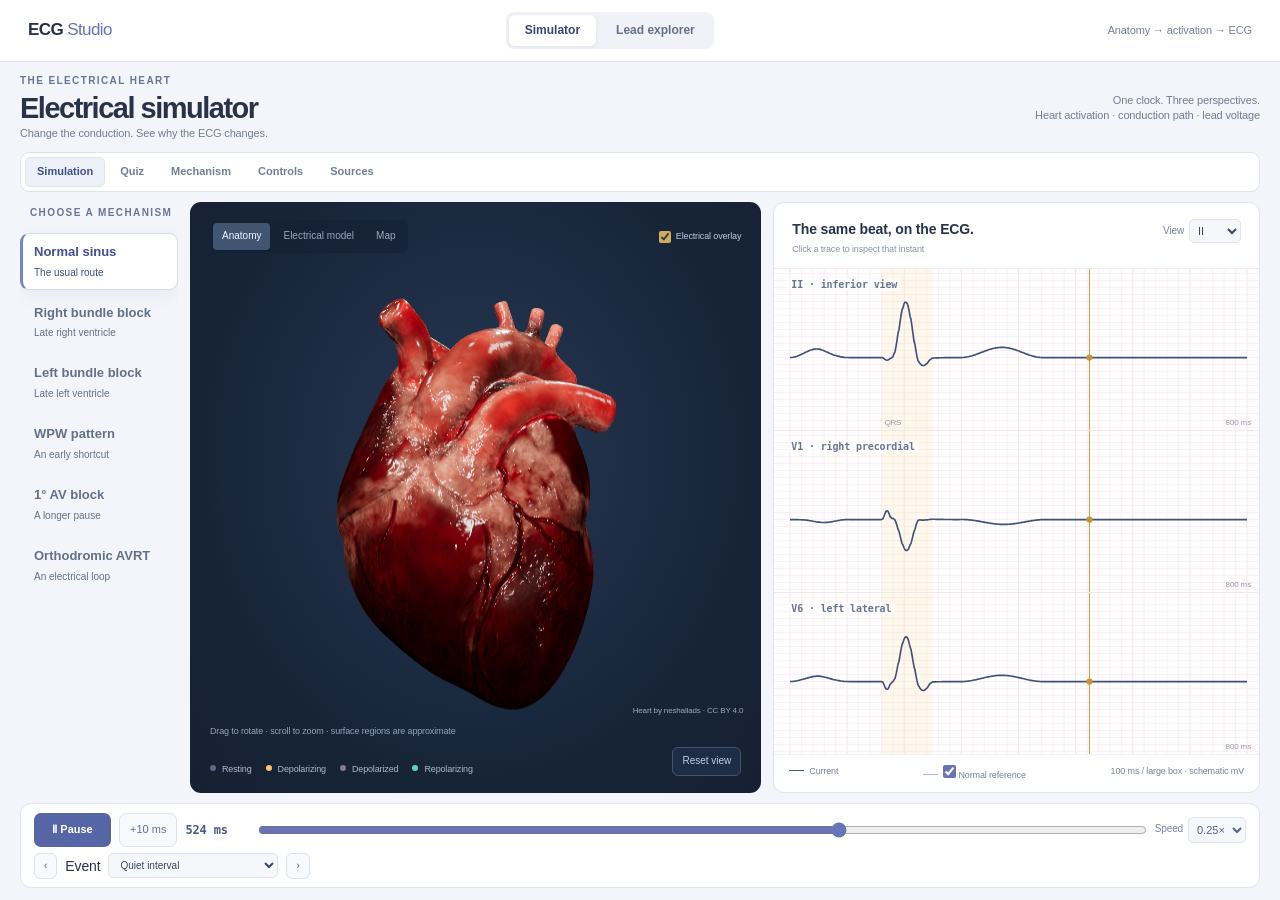
==== index.html @ b3f34f02 "feat: add cardiac simulator quiz and Pages deployment" ====
<!DOCTYPE html>
<html lang="en">
<head>
<meta charset="UTF-8">
<meta name="viewport" content="width=device-width, initial-scale=1.0">
<title>ECG Studio — Electrical Simulator</title>
<style>
/* ── Color tokens ── */
:root {
  --bg:        #0d1117;
  --surface:   #161b22;
  --surface2:  #21262d;
  --border:    #30363d;
  --text:      #e6edf3;
  --text-dim:  #8b949e;
  --accent:    #58a6ff;
  --green:     #3fb950;
  --orange:    #f85149;
  --yellow:    #ffd166;
  --cyan:      #4ad7ff;
  --ecg-line:  #00ff7f;
  --ecg-grid:  rgba(255,150,150,0.18);
  --abnormal:  #3fb950;
  --missed:    #8b949e;
}
* { box-sizing: border-box; margin: 0; padding: 0; }
body {
  background: var(--bg);
  color: var(--text);
  font-family: 'Inter', system-ui, -apple-system, sans-serif;
  font-size: 13px;
  user-select: none;
  overflow: hidden;
  height: 100vh;
  display: flex;
  flex-direction: column;
}

/* ── Header ── */
#header {
  background: var(--surface);
  border-bottom: 1px solid var(--border);
  padding: 8px 16px;
  display: flex;
  align-items: center;
  gap: 16px;
  flex-wrap: wrap;
  flex-shrink: 0;
  z-index: 10;
}
#header h1 {
  font-size: 14px;
  font-weight: 600;
  color: var(--accent);
  white-space: nowrap;
  flex-shrink: 0;
}
.hctl { display: flex; align-items: center; gap: 6px; }
.hctl label { color: var(--text-dim); font-size: 12px; white-space: nowrap; }
.hctl select {
  background: var(--surface2);
  border: 1px solid var(--border);
  color: var(--text);
  padding: 4px 8px;
  border-radius: 4px;
  font-size: 12px;
  cursor: pointer;
}
.hctl input[type=range] { width: 110px; cursor: pointer; accent-color: var(--accent); }
#bpm-readout {
  font-size: 28px;
  font-weight: 700;
  color: #ff6b8a;
  letter-spacing: -1px;
  min-width: 90px;
  line-height: 1;
}
#bpm-unit { font-size: 13px; font-weight: 500; color: var(--text-dim); margin-left: 2px; }
#speed-readout {
  font-size: 16px;
  font-weight: 600;
  color: var(--accent);
  min-width: 36px;
}
.sep { width: 1px; height: 28px; background: var(--border); flex-shrink: 0; }
.hbtn { background: var(--surface2); color: var(--text); border: 1px solid var(--border);
        padding: 4px 10px; border-radius: 4px; font-size: 12px; cursor: pointer; }
.hbtn:hover { border-color: var(--accent); color: var(--accent); }

/* ── Main layout ── 3D + ECG stacked vertically, info pane on the right */
#main {
  display: grid;
  grid-template-columns: 1fr 280px;
  grid-template-rows: 1fr 1fr;
  grid-template-areas:
    "scene info"
    "ecg   info";
  flex: 1;
  overflow: hidden;
  min-height: 0;
}
#scene-pane { grid-area: scene; }
#ecg-pane   { grid-area: ecg;   border-left: none; border-top: 1px solid var(--border); }
#info-pane  { grid-area: info;  border-left: 1px solid var(--border); }
@media (max-width: 900px) {
  #main {
    grid-template-columns: 1fr;
    grid-template-rows: 340px 1fr auto;
    grid-template-areas: "scene" "ecg" "info";
    overflow-y: auto;
  }
  body { overflow: auto; height: auto; min-height: 100vh; }
  #info-pane { border-left: none; border-top: 1px solid var(--border); }
}
.ecg-cell { min-height: 60px; min-width: 80px; }
.ecg-cell.hidden-6lead { opacity: 0.35; filter: grayscale(0.6); pointer-events: none; }
.ecg-cell.hidden-6lead.abnormal { opacity: 0.55; }
.ecg-cell.hidden-6lead .cell-label::after { content: ' (hidden)'; color: var(--text-dim); font-weight: 400; font-size: 9px; }

/* ── 3D pane ── */
#scene-pane {
  position: relative;
  overflow: hidden;
  background: #070d14;
}
#scene-pane canvas { display: block; width: 100%; height: 100%; }
#label-container {
  position: absolute; inset: 0;
  pointer-events: none;
  overflow: hidden;
}
.label-pin {
  position: absolute;
  background: rgba(13,17,23,0.85);
  border: 1px solid var(--border);
  border-radius: 3px;
  padding: 1px 5px;
  font-size: 10px;
  font-weight: 600;
  pointer-events: auto;
  cursor: pointer;
  transform: translate(-50%, -100%);
  white-space: nowrap;
  transition: border-color 0.15s;
  z-index: 5;
}
.label-pin:hover { border-color: var(--accent); }
.label-pin.limb   { color: var(--yellow); border-color: rgba(255,209,102,0.4); }
.label-pin.precordial { color: var(--cyan); border-color: rgba(74,215,255,0.4); }
#infarct-tag {
  position: absolute;
  background: rgba(248,81,73,0.9);
  color: #fff;
  font-size: 10px;
  font-weight: 700;
  padding: 2px 6px;
  border-radius: 3px;
  pointer-events: none;
  display: none;
  letter-spacing: 1px;
  transform: translate(-50%, -100%);
}

/* ── ECG pane ── */
#ecg-pane {
  display: flex;
  flex-direction: column;
  background: var(--bg);
  border-left: 1px solid var(--border);
  overflow: hidden;
}
#ecg-grid {
  display: grid;
  grid-template-columns: 1fr 1fr 1fr;
  grid-template-rows: repeat(4, 1fr);
  flex: 1;
  gap: 4px;                       /* visible separation between leads */
  padding: 4px;
  background: #1a1f1d;            /* dark gutter color showing through gap + padding */
  min-height: 0;
}
#ecg-grid.mode-6 { grid-template-columns: 1fr 1fr; grid-template-rows: repeat(3, 1fr); }
.ecg-cell {
  position: relative;
  border: 2px solid #2a3a32;      /* thicker dark border around each lead */
  border-radius: 3px;
  overflow: hidden;
  background: #fff5ec;            /* match ECG paper bg so border reads cleanly */
  cursor: pointer;
  transition: border-color 0.2s;
}
.ecg-cell:hover { border-color: var(--accent); }
.ecg-cell.abnormal { border-color: #d8242a; box-shadow: 0 0 0 1px #d8242a inset; }
.ecg-cell.missed   { border-color: var(--missed); opacity: 0.5; }
.ecg-cell.selected {
  border-color: var(--accent);
  /* outline doesn't affect layout — keep border-width = 1px so canvas size stays stable */
  outline: 2px solid var(--accent);
  outline-offset: -1px;
  box-shadow: 0 0 14px rgba(88,166,255,0.45) inset;
}
.ecg-cell.selected.abnormal {
  outline-color: var(--accent);
  box-shadow: 0 0 14px rgba(63,185,80,0.55) inset;
}
.ecg-cell canvas   { display: block; width: 100%; height: 100%; }
.cell-label {
  position: absolute; top: 6px; left: 8px;
  font-size: 16px; font-weight: 900;
  pointer-events: none;
  letter-spacing: 0.8px;
  padding: 3px 9px;
  border-radius: 4px;
  background: rgba(20,28,24,0.92);
  color: #fff;
  box-shadow: 0 1px 4px rgba(0,0,0,0.4);
  font-family: ui-monospace, "SF Mono", Menlo, monospace;
}
.cell-label.limb       { background: #b8860b; color: #fff; } /* goldenrod pill — limb leads */
.cell-label.precordial { background: #1a6e8e; color: #fff; } /* teal pill — precordial leads */
.badge {
  position: absolute; top: 3px; right: 4px;
  font-size: 9px; font-weight: 700;
  padding: 1px 4px; border-radius: 2px;
  pointer-events: none;
}
.badge.abnormal { background: #d8242a; color: #fff; }
.badge.missed   { background: var(--missed); color: #fff; }

/* ── Info pane ── */
#info-pane {
  background: var(--surface);
  border-left: 1px solid var(--border);
  padding: 14px;
  overflow-y: auto;
  display: flex;
  flex-direction: column;
  gap: 12px;
  user-select: text;
}
#info-pane h2 { font-size: 14px; color: var(--accent); }
#info-body { font-size: 12px; line-height: 1.6; color: var(--text-dim); }
#miss-summary {
  background: var(--surface2);
  border: 1px solid var(--border);
  border-radius: 6px;
  padding: 10px;
  font-size: 11px;
  line-height: 1.6;
  color: var(--text-dim);
}
#miss-summary strong { color: var(--text); }

/* ── ECG focus overlay (double-click a lead to enlarge) ── */
#ecg-focus-overlay {
  position: fixed; inset: 0;
  background: rgba(2,6,2,0.88);
  z-index: 200;
  display: flex; align-items: center; justify-content: center;
  backdrop-filter: blur(4px);
}
#ecg-focus-card {
  width: min(92vw, 1400px);
  height: min(78vh, 720px);
  background: #050a05;
  border: 1px solid var(--border);
  border-radius: 10px;
  box-shadow: 0 20px 80px rgba(0,0,0,0.7);
  display: flex; flex-direction: column;
  overflow: hidden;
}
#ecg-focus-header {
  background: var(--surface2);
  padding: 10px 16px;
  display: flex; align-items: center; gap: 16px;
  border-bottom: 1px solid var(--border);
}
#ecg-focus-title { font-weight: 700; font-size: 18px; color: var(--accent); }
#ecg-focus-hint  { font-size: 11px; color: var(--text-dim); flex: 1; }
#ecg-focus-close {
  background: none; border: none; color: var(--text-dim);
  font-size: 22px; cursor: pointer; line-height: 1; padding: 0 4px;
}
#ecg-focus-close:hover { color: var(--text); }
#ecg-focus-canvas { flex: 0 1 auto; height: 55%; min-height: 200px; display: block; width: 100%; }
#ecg-focus-finding {
  flex: 1 1 auto;
  padding: 18px 28px 22px; font-size: 15px; line-height: 1.7;
  color: #e6ebe8; border-top: 1px solid var(--border);
  background: var(--surface2);
  min-height: 180px; max-height: 45%; overflow-y: auto;
}
#ecg-focus-finding ul { margin: 6px 0 0 0; padding-left: 22px; }
#ecg-focus-finding li { margin-bottom: 6px; }
#ecg-focus-finding span { display: inline-block; }
#ecg-focus-controls {
  background: var(--surface);
  padding: 8px 16px;
  display: flex; align-items: center; gap: 18px;
  border-bottom: 1px solid var(--border);
  font-size: 12px;
}
#ecg-focus-controls label {
  display: flex; align-items: center; gap: 6px;
  color: var(--text-dim);
}
#ecg-focus-controls input[type=range] { width: 120px; }
#ecg-focus-prev, #ecg-focus-next {
  font-size: 18px; padding: 2px 10px; line-height: 1;
}

/* ── Lead info popup ── */
#lead-popup {
  position: fixed;
  top: 120px; left: 60px;
  width: 320px;
  background: var(--surface);
  border: 1px solid var(--border);
  border-radius: 8px;
  box-shadow: 0 8px 32px rgba(0,0,0,0.6);
  z-index: 100;
  display: none;
  overflow: hidden;
}
#popup-titlebar {
  background: var(--surface2);
  padding: 8px 12px;
  display: flex;
  align-items: center;
  justify-content: space-between;
  cursor: grab;
  border-bottom: 1px solid var(--border);
  user-select: none;
}
#popup-titlebar:active { cursor: grabbing; }
#popup-title { font-weight: 700; font-size: 13px; color: var(--accent); }
#popup-close {
  background: none; border: none;
  color: var(--text-dim); cursor: pointer; font-size: 16px;
  line-height: 1; padding: 0 2px;
}
#popup-close:hover { color: var(--text); }
#popup-body {
  padding: 12px;
  font-size: 12px;
  line-height: 1.7;
  color: var(--text-dim);
  user-select: text;
}
#popup-body strong { color: var(--text); }
#popup-body .formula {
  background: var(--surface2);
  border-left: 3px solid var(--accent);
  padding: 6px 10px;
  margin: 6px 0;
  border-radius: 0 4px 4px 0;
  font-family: monospace;
  font-size: 11px;
  color: var(--cyan);
}

/* Scrollbar */
::-webkit-scrollbar { width: 6px; }
::-webkit-scrollbar-track { background: var(--bg); }
::-webkit-scrollbar-thumb { background: var(--border); border-radius: 3px; }

/* ── Quiz drag-select layer per cell ── */
.quiz-controls { display: none; }
.quiz-result-correct { box-shadow: inset 0 0 0 3px rgba(63,185,80,0.65) !important; }
.quiz-result-wrong   { box-shadow: inset 0 0 0 3px rgba(248,81,73,0.70) !important; }
.ecg-cell.quiz-mode canvas { cursor: crosshair; }
.quiz-popup {
  position: fixed; z-index: 500;
  background: #0e1612; border: 1px solid #3a5a4a; border-radius: 8px;
  padding: 8px; box-shadow: 0 8px 28px rgba(0,0,0,0.7);
  display: flex; flex-direction: column; gap: 4px; min-width: 180px;
}
.quiz-popup .qpop-title {
  color: #7ab8ff; font-size: 11px; font-weight: 700;
  text-transform: uppercase; letter-spacing: 0.05em; margin-bottom: 4px;
}
.quiz-popup button {
  background: #1a2620; color: #cdd9d3; border: 1px solid #3a5a4a;
  border-radius: 4px; padding: 6px 10px; font-size: 12px; text-align: left;
  cursor: pointer;
}
.quiz-popup button:hover { background: #243430; border-color: var(--accent); }
.quiz-popup .qpop-cancel {
  background: transparent; color: var(--text-dim); border: none; padding: 4px;
  font-size: 11px; text-align: center; margin-top: 2px;
}

/* Quiz submit & results */
#quiz-bar { display: none; background: var(--surface2); border-top: 1px solid var(--border);
            padding: 8px 14px; flex-shrink: 0; align-items: center; gap: 12px; }
#quiz-bar.visible { display: flex; }
#btn-submit-quiz { background: var(--accent); color: #000; border: none;
                   padding: 5px 14px; border-radius: 4px; font-size: 12px;
                   font-weight: 600; cursor: pointer; }
#btn-submit-quiz:hover { opacity: 0.85; }
#btn-next-quiz { background: var(--surface2); color: var(--text); border: 1px solid var(--border);
                 padding: 5px 12px; border-radius: 4px; font-size: 12px; cursor: pointer;
                 display: none; }
#btn-next-quiz:hover { border-color: var(--accent); color: var(--accent); }
#quiz-score-display { font-size: 13px; font-weight: 600; color: var(--text); }
</style>
<link rel="stylesheet" href="studio.css?v=20261002-bpm-width">
<link rel="stylesheet" href="simulator.css">
</head>
<body data-workspace="simulator">

<!-- ── Header ── -->
<div id="header">
  <div class="studio-brand"><span class="brand-mark" aria-hidden="true">⌁</span><div><h1>ECG <span>Studio</span></h1><p class="studio-subtitle">Anatomy meets electricity</p></div></div>

  <div class="hctl">
    <label for="sel-scenario">Scenario</label>
    <select id="sel-scenario">
      <option value="normal">Normal Sinus Rhythm</option>
      <option value="inferior">Inferior MI</option>
      <option value="anterior">Anterior MI</option>
      <option value="septal">Septal MI</option>
      <option value="lateral">Lateral MI</option>
      <option value="posterior">Posterior MI</option>
      <option value="rv">Right Ventricular MI</option>
      <option value="afib">Atrial Fibrillation</option>
      <option value="vfib">Ventricular Fibrillation</option>
    </select>
  </div>

  <div class="sep"></div>

  <div class="hctl">
    <label for="sel-leads">Leads</label>
    <select id="sel-leads">
      <option value="12">12-Lead</option>
      <option value="6">6-Lead</option>
    </select>
  </div>

  <div class="sep"></div>

  <div class="hctl" style="gap:8px">
    <span id="bpm-readout">75</span><span id="bpm-unit">BPM</span>
    <div style="display:flex;flex-direction:column;gap:2px">
      <label for="sl-bpm" style="font-size:10px">Heart rate</label>
      <input type="range" id="sl-bpm" min="40" max="180" value="75" step="1">
    </div>
  </div>

  <div class="sep"></div>

  <div class="hctl">
    <label for="sl-speed">Speed</label>
    <input type="range" id="sl-speed" min="0.1" max="2.0" value="0.5" step="0.05">
    <span id="speed-readout">0.5×</span>
  </div>

  <div class="sep"></div>

  <button id="btn-pause" class="hbtn" title="Pause / resume the live trace (useful in quiz mode to examine still frames)">⏸ Pause</button>

  <div class="sep"></div>

  <div class="hctl">
    <label for="sel-mode">Mode</label>
    <select id="sel-mode">
      <option value="study">Study</option>
      <option value="quiz">Quiz</option>
    </select>
  </div>

  <button id="btn-variation" class="hbtn" title="Generate new waveform shapes at the same heart rate">↻ Variation</button>
</div>

<!-- ── Main ── -->
<div id="main">
  <!-- 3D Scene -->
  <div id="scene-pane">
    <div class="scene-heading"><span class="eyebrow">CARDIAC ANATOMY</span><h2>A different perspective.</h2><p>Explore the heart behind every lead.</p></div>
    <div class="scene-toolbar"><div class="scene-mode" role="group" aria-label="Anatomy view"><button data-view="heart" aria-pressed="true">Heart</button><button data-view="electrodes" aria-pressed="false">Electrodes</button></div></div>
    <div class="scene-footer"><div><span class="live-dot"></span><span id="scene-caption">Anatomical heart · textured model</span><small>Drag to orbit · scroll to zoom</small></div><div class="scene-actions"><button id="btn-rotate" aria-pressed="false" title="Toggle automatic rotation">Orbit</button><button id="btn-reset-view" title="Reset camera position">Reset view</button></div></div>
    <div id="body-status" role="status" aria-live="polite" hidden>Loading anatomical torso…</div>
    <div id="model-status" role="status" aria-live="polite">Loading anatomical model…</div>
    <a class="model-credit" href="https://sketchfab.com/3d-models/realistic-human-heart-3f8072336ce94d18b3d0d055a1ece089" target="_blank" rel="noopener noreferrer">Heart by neshallads · CC BY 4.0</a>
    <a id="body-credit" class="model-credit body-credit" href="https://hubmapconsortium.github.io/ccf/pages/ccf-3d-reference-library.html" target="_blank" rel="noopener noreferrer" hidden>Body: Human Reference Atlas · CC BY 4.0</a>
    <div id="label-container"></div>
    <div id="infarct-tag">INFARCT</div>
  </div>

  <!-- ECG strips -->
  <div id="ecg-pane">
    <div class="trace-heading"><div><span class="eyebrow">ELECTRICAL ACTIVITY</span><h2>Every angle. One heartbeat.</h2></div><span class="trace-help">Select a lead to explore<br>Double-click to enlarge</span></div><div id="ecg-grid"></div>
    <div id="quiz-bar">
      <label style="display:flex;align-items:center;gap:6px;font-size:12px;color:var(--text-dim)">
        Diagnosis
        <select aria-label="Diagnosis" id="quiz-diagnosis" style="padding:4px 8px;background:var(--surface);color:var(--text);border:1px solid var(--border);border-radius:4px;font-size:12px">
          <option value="">— pick one —</option>
          <option value="normal">Normal sinus rhythm (no MI)</option>
          <option value="inferior">Inferior MI (RCA)</option>
          <option value="anterior">Anterior MI (LAD)</option>
          <option value="septal">Septal MI</option>
          <option value="lateral">Lateral MI (LCx)</option>
          <option value="posterior">Posterior MI</option>
          <option value="rv">Right Ventricular MI</option>
          <option value="afib">Atrial Fibrillation</option>
          <option value="vfib">Ventricular Fibrillation</option>
        </select>
      </label>
      <button id="btn-submit-quiz">Submit Answer</button>
      <span id="quiz-score-display"></span>
      <button id="btn-next-quiz">Next Scenario →</button>
    </div>
  </div>

  <!-- Info pane -->
  <div id="info-pane">
    <h2 id="info-title">Normal Sinus Rhythm</h2>
    <div id="info-body"></div>
    <div id="miss-summary"></div>
  </div>
</div>

<!-- Lead info popup -->
<div id="lead-popup" role="dialog" aria-labelledby="popup-title" tabindex="-1">
  <div id="popup-titlebar">
    <span id="popup-title">Lead I</span>
    <button id="popup-close">×</button>
  </div>
  <div id="popup-body"></div>
</div>

<div id="ecg-focus-overlay" style="display:none;">
  <div id="ecg-focus-card">
    <div id="ecg-focus-header">
      <button id="ecg-focus-prev" class="hbtn" title="Previous lead">‹</button>
      <span id="ecg-focus-title">Lead</span>
      <button id="ecg-focus-next" class="hbtn" title="Next lead">›</button>
      <span id="ecg-focus-hint">double-click any lead to focus · ← → to switch · Space to pause · Esc to close</span>
      <button id="ecg-focus-close">×</button>
    </div>
    <div id="ecg-focus-controls">
      <label>BPM <span id="focus-bpm-readout">75</span>
        <input type="range" id="focus-sl-bpm" min="40" max="180" value="75" step="1">
      </label>
      <label>Speed <span id="focus-speed-readout">0.5×</span>
        <input type="range" id="focus-sl-speed" min="0.1" max="2.0" value="0.5" step="0.05">
      </label>
      <button id="focus-btn-pause" class="hbtn" title="Pause / play (Space)">⏸ Pause</button>
    </div>
    <canvas id="ecg-focus-canvas"></canvas>
    <div id="ecg-focus-finding"></div>
  </div>
</div>

<script src="lib/three.min.js"></script>
<script src="lib/OrbitControls.js"></script>
<script src="lib/GLTFLoader.js"></script>
<script src="lib/RoomEnvironment.js"></script>
<script>
'use strict';

// ─────────────────────────────────────────────
//  CONSTANTS & DATA
// ─────────────────────────────────────────────

const LEADS_12 = ['I','II','III','aVR','aVL','aVF','V1','V2','V3','V4','V5','V6'];
const LEADS_6  = ['I','II','III','aVR','aVL','aVF'];

// RL is the neutral electrode, not a diagnostic lead.
const ELECTRODE_LEADS = {
  RA:'aVR', LA:'aVL', LL:'aVF',
  V1:'V1', V2:'V2', V3:'V3', V4:'V4', V5:'V5', V6:'V6',
};

// Diagrammatic chest landmarks, projected onto the actual skin mesh after load.
// Limb electrodes use a torso projection; precordials wrap around the left chest.
const ELEC_DEFS = {
  RA: { pos: [-.56, .52, .40], label:'RA', type:'limb' },
  LA: { pos: [ .56, .52, .40], label:'LA', type:'limb' },
  RL: { pos: [-.48,-.88, .50], label:'RL', type:'limb' },
  LL: { pos: [ .48,-.88, .50], label:'LL', type:'limb' },
  V1: { pos: [-.065,.18, .55], label:'V1', type:'precordial' },
  V2: { pos: [ .065,.18, .55], label:'V2', type:'precordial' },
  V3: { pos: [ .22, .09, .55], label:'V3', type:'precordial' },
  V4: { pos: [ .38, 0, .50], label:'V4', type:'precordial' },
  V5: { pos: [ .64, 0, .28], label:'V5', type:'precordial' },
  V6: { pos: [ .72, 0, .05], label:'V6', type:'precordial' },
};

// Wilson central terminal components
// Lead computation: { pos: electrode(s) contributing positively, neg: negative side }
const LEAD_COMPUTATION = {
  'I':   { type:'bipolar',   pos:['LA'], neg:['RA'] },
  'II':  { type:'bipolar',   pos:['LL'], neg:['RA'] },
  'III': { type:'bipolar',   pos:['LL'], neg:['LA'] },
  'aVR': { type:'augmented', pos:['RA'], neg:['LA','LL'], label:'aVR = RA − (LA+LL)/2' },
  'aVL': { type:'augmented', pos:['LA'], neg:['RA','LL'], label:'aVL = LA − (RA+LL)/2' },
  'aVF': { type:'augmented', pos:['LL'], neg:['RA','LA'], label:'aVF = LL − (RA+LA)/2' },
  'V1':  { type:'precordial', elec:'V1', neg:['RA','LA','LL'] },
  'V2':  { type:'precordial', elec:'V2', neg:['RA','LA','LL'] },
  'V3':  { type:'precordial', elec:'V3', neg:['RA','LA','LL'] },
  'V4':  { type:'precordial', elec:'V4', neg:['RA','LA','LL'] },
  'V5':  { type:'precordial', elec:'V5', neg:['RA','LA','LL'] },
  'V6':  { type:'precordial', elec:'V6', neg:['RA','LA','LL'] },
};

// Illustrative surface regions in normalized mesh coordinates. Each anchor was
// raycast onto the imported surface; these are not clinical segmentations.
const TERRITORY = {
  inferior:  { center:[ .10,-.43, .25], r:.10, motion:'hypokinetic' },
  anterior:  { center:[ .12,-.12, .32], r:.10, motion:'akinetic' },
  septal:    { center:[-.07,-.05, .35], r:.08, motion:'akinetic' },
  lateral:   { center:[ .32,-.20, .17], r:.09, motion:'hypokinetic' },
  posterior: { center:[ .06,-.12,-.34], r:.09, motion:'hypokinetic' },
  rv:        { center:[-.22,-.16, .31], r:.10, motion:'dyskinetic' },
};

// Scenario definitions
const SCENARIOS = {
  normal: {
    title: 'Normal Sinus Rhythm',
    body: 'All 12 leads show normal sinus rhythm. P waves are upright in I, II, aVF. PR interval 120–200 ms. QRS < 120 ms. T waves concordant with QRS.',
    st: { I:0,II:0,III:0,aVR:0,aVL:0,aVF:0,V1:0,V2:0,V3:0,V4:0,V5:0,V6:0 },
    abnormal: [],
    territory: null,
    missNote6: 'All 6 limb leads are normal. No ST changes visible in 6-lead mode. 12-lead adds precordial coverage — no difference here.',
    miss12: '',
  },
  inferior: {
    title: 'Inferior MI (RCA Occlusion)',
    body: 'ST elevation in II, III, aVF indicates occlusion of the right coronary artery (RCA) supplying the inferior wall. Reciprocal ST depression in I and aVL.',
    st: { I:-0.8,II:2.2,III:2.5,aVR:0,aVL:-1.0,aVF:2.0,V1:0.3,V2:0,V3:0,V4:0,V5:0,V6:0 },
    abnormal: ['II','III','aVF','I','aVL'],
    territory: 'inferior',
    missNote6: '6-lead captures II, III, aVF (ST elevation) and I, aVL (reciprocal depression) — inferior MI is fully visible in limb leads only.',
    miss12: 'In 12-lead: V1 shows slight ST elevation suggesting RV involvement. Precordials otherwise normal.',
  },
  anterior: {
    title: 'Anterior MI (LAD Occlusion)',
    body: 'ST elevation in V1–V4 with Q waves indicates proximal LAD occlusion affecting the anterior wall. Reciprocal depression in inferior leads.',
    st: { I:0.8,II:-0.5,III:-0.8,aVR:0,aVL:1.0,aVF:-0.5,V1:1.5,V2:2.8,V3:3.0,V4:2.2,V5:1.0,V6:0.3 },
    abnormal: ['V1','V2','V3','V4','V5','aVL'],
    territory: 'anterior',
    missNote6: '6-lead mode MISSES the diagnostic ST elevation in V1–V4. Only aVL shows subtle change. Anterior MI is largely invisible in 6-lead!',
    miss12: '12-lead reveals extensive anterior ST elevation across V1–V5, confirming proximal LAD occlusion.',
  },
  septal: {
    title: 'Septal MI (LAD Diagonal)',
    body: 'ST elevation in V1–V2 with loss of septal Q waves in I and aVL indicates septal branch occlusion.',
    st: { I:0.3,II:0,III:0,aVR:0,aVL:0.5,aVF:0,V1:1.8,V2:2.0,V3:1.2,V4:0.4,V5:0,V6:0 },
    abnormal: ['V1','V2','V3'],
    territory: 'septal',
    missNote6: '6-lead mode MISSES V1–V3 ST elevation entirely. Septal MI appears normal on 6-lead — a dangerous miss!',
    miss12: '12-lead shows characteristic V1–V2 ST elevation. Septal involvement confirmed.',
  },
  lateral: {
    title: 'Lateral MI (LCx Occlusion)',
    body: 'ST elevation in I, aVL, V5–V6 with reciprocal changes in II, III, aVF indicates lateral wall MI from circumflex artery occlusion.',
    st: { I:1.5,II:-0.8,III:-1.0,aVR:0,aVL:2.0,aVF:-0.8,V1:0,V2:0,V3:0,V4:0.5,V5:1.8,V6:2.0 },
    abnormal: ['I','aVL','V5','V6'],
    territory: 'lateral',
    missNote6: '6-lead captures I and aVL elevation. MISSES high lateral V5–V6 elevation — partial diagnosis only without precordials.',
    miss12: '12-lead completes the picture with V5–V6 elevation, confirming lateral involvement.',
  },
  posterior: {
    title: 'Posterior MI (LCx/PDA)',
    body: 'Posterior MI shows reciprocal changes: ST depression and tall R waves in V1–V3. Direct changes only visible in posterior leads (V7–V9, not shown).',
    st: { I:0,II:0,III:0,aVR:0,aVL:0,aVF:0,V1:-2.0,V2:-2.5,V3:-1.8,V4:-0.8,V5:0,V6:0 },
    abnormal: ['V1','V2','V3'],
    territory: 'posterior',
    extraR: { V1:1.0, V2:0.8, V3:0.4 },
    missNote6: '6-lead shows NO changes in posterior MI. This diagnosis is COMPLETELY INVISIBLE in 6-lead mode — critical miss!',
    miss12: '12-lead reveals ST depression in V1–V3 with tall R waves — classic reciprocal posterior MI pattern.',
  },
  rv: {
    title: 'Right Ventricular MI',
    body: 'RV MI accompanies inferior MI (RCA occlusion). ST elevation in V1 with inferior ST elevation. Requires right-sided leads (V3R, V4R) for confirmation.',
    st: { I:-0.5,II:1.8,III:2.0,aVR:0,aVL:-0.8,aVF:1.8,V1:1.5,V2:0.5,V3:0,V4:-0.3,V5:-0.3,V6:-0.3 },
    abnormal: ['II','III','aVF','V1'],
    territory: 'rv',
    missNote6: '6-lead captures inferior elevation (II, III, aVF). MISSES V1 elevation that signals RV involvement — diagnosis incomplete.',
    miss12: '12-lead reveals V1 ST elevation alongside inferior changes — key RV MI indicator.',
  },
  afib: {
    title: 'Atrial Fibrillation (rhythm)',
    body: 'Irregularly irregular rhythm. No identifiable P waves — replaced by chaotic low-amplitude fibrillation waves. R-R intervals vary unpredictably. Ventricular response usually 100–160 bpm if untreated. Risk: stroke from atrial clot formation. NOTE: This is a rhythm diagnosis, not a localized infarct — the abnormality is visible on any single lead. The "need 12-lead" rule applies to localizing MI walls, NOT to diagnosing rhythm problems.',
    st: { I:0,II:0,III:0,aVR:0,aVL:0,aVF:0,V1:0,V2:0,V3:0,V4:0,V5:0,V6:0 },
    abnormal: ['I','II','III','aVR','aVL','aVF','V1','V2','V3','V4','V5','V6'],
    territory: null,
    rhythm: 'afib',
    missNote6: '6-lead is FULLY sufficient for diagnosing afib. So is a single-lead telemetry monitor or even an Apple Watch ECG. Lead count matters for MI localization, not for rhythm.',
    miss12: '12-lead adds nothing diagnostic for afib over 6-lead — both show the same irregularly-irregular rhythm with absent P waves.',
  },
  vfib: {
    title: 'Ventricular Fibrillation (rhythm)',
    body: 'CARDIAC ARREST. Chaotic, disorganized ventricular activity. No discernible P, QRS, or T waves — just a wandering, irregular squiggle. The heart is quivering, not pumping. Immediate defibrillation required. NOTE: Like afib, vfib is a rhythm diagnosis. It is unmistakable on a SINGLE lead — that\'s how AEDs and bedside monitors detect it. 6-lead, 12-lead, 1-lead — all see vfib equally well.',
    st: { I:0,II:0,III:0,aVR:0,aVL:0,aVF:0,V1:0,V2:0,V3:0,V4:0,V5:0,V6:0 },
    abnormal: ['I','II','III','aVR','aVL','aVF','V1','V2','V3','V4','V5','V6'],
    territory: null,
    rhythm: 'vfib',
    missNote6: '6-lead catches vfib obviously. Even a 1-lead AED monitor catches it — that\'s the whole point of AEDs. The "need 12-lead" rule is about MI wall localization, not rhythm.',
    miss12: '12-lead adds no diagnostic value for vfib over 6-lead. The chaotic pattern is the same on every lead.',
  },
};

// Per-lead baseline morphology parameters
// Each lead gets unique P/QRS/T amplitudes and shapes
const LEAD_MORPHOLOGY = {
  'I':   { P:0.12, Q:-0.05, R:0.80, S:-0.12, T:0.22, stBase:0 },
  'II':  { P:0.18, Q:-0.04, R:1.00, S:-0.10, T:0.28, stBase:0 },
  'III': { P:0.10, Q:-0.06, R:0.60, S:-0.15, T:0.18, stBase:0 },
  'aVR': { P:-0.12,Q: 0.05, R:-0.90,S: 0.10, T:-0.20,stBase:0 },
  'aVL': { P:0.06, Q:-0.04, R:0.55, S:-0.08, T:0.14, stBase:0 },
  'aVF': { P:0.15, Q:-0.05, R:0.85, S:-0.12, T:0.22, stBase:0 },
  'V1':  { P:0.08, Q: 0.00, R:0.18, S:-0.90, T:-0.12,stBase:0 },
  'V2':  { P:0.10, Q: 0.00, R:0.30, S:-0.80, T: 0.18,stBase:0 },
  'V3':  { P:0.12, Q:-0.02, R:0.60, S:-0.55, T: 0.28,stBase:0 },
  'V4':  { P:0.14, Q:-0.04, R:1.10, S:-0.30, T: 0.35,stBase:0 },
  'V5':  { P:0.13, Q:-0.05, R:1.00, S:-0.18, T: 0.30,stBase:0 },
  'V6':  { P:0.12, Q:-0.05, R:0.80, S:-0.12, T: 0.25,stBase:0 },
};

// Phase landmarks (0–1 within one beat)
const PH = {
  Pstart:0.05, Ppeak:0.12, Pend:0.20,
  PRseg:0.22,
  Qpeak:0.26, Rpeak:0.30, Speak:0.34,
  Jpoint:0.38, Tend:0.60,
  Tpeak:0.50,
};

// Gaussian helper
function gauss(x, mu, sigma, amp) {
  return amp * Math.exp(-0.5 * ((x - mu) / sigma) ** 2);
}

// One coherent simulated subject per variation, stable from beat to beat.
// These are illustrative contours, not a diagnostic or validated ECG model.
let variationSerial = 0;
function createMorphologyVariation() {
  const profile = variationSerial++ % 3;
  const jitter = (center, spread) => center + (Math.random() - .5) * spread;
  return {
    voltage: jitter([.72, 1.18, .92][profile], .10),
    pGain: jitter([.85, 1.05, .72][profile], .12),
    tGain: jitter([1.12, .68, 1.35][profile], .12),
    pWidth: jitter([.90, 1.05, .80][profile], .06),
    qrsWidth: jitter([.80, .95, 1.04][profile], .04),
    tRise: jitter([1.18, .86, 1.24][profile], .08),
    tFall: jitter([.76, .94, .80][profile], .06),
    sGain: jitter([1.18, .72, 1.02][profile], .12),
    transition: (Math.random() - .5) * 1.1,
    baseline: .012 + Math.random() * .012,
    noise: .002 + Math.random() * .004,
    phase: Math.random() * Math.PI * 2,
  };
}

function variedMorphology(lead) {
  const v = activeVariation?.morphology;
  let m = {...LEAD_MORPHOLOGY[lead]};
  if (!v) return m;
  // Shift the chest transition smoothly, retaining the V1-to-V6 progression.
  if (lead.startsWith('V')) {
    const index = Math.max(1, Math.min(6, Number(lead[1]) + v.transition));
    const lo = Math.floor(index), hi = Math.ceil(index), f = index - lo;
    for (const wave of ['R','S']) {
      m[wave] = LEAD_MORPHOLOGY['V'+lo][wave] * (1-f) + LEAD_MORPHOLOGY['V'+hi][wave] * f;
    }
  }
  m.P *= v.pGain;
  m.Q *= v.voltage;
  m.R *= v.voltage;
  m.S *= v.voltage * v.sGain;
  m.T *= v.tGain;
  return m;
}

// Generate one beat worth of ECG samples
function generateBeat(lead, scenario, nSamples) {
  const sc = SCENARIOS[scenario];
  const m = variedMorphology(lead);
  const shape = activeVariation?.morphology;
  const qrsWidth = shape?.qrsWidth ?? 1;
  // ST units: scenario values in mm (1mm = 0.1mV); render scale ~0.15 per mm for clear visibility
  const baseShift = (sc.st[lead] || 0);
  const mul = (activeVariation && activeVariation.stMul && activeVariation.stMul[lead] != null)
    ? activeVariation.stMul[lead] : 1.0;
  const stShift = baseShift * mul * 0.18;
  const extraR  = sc.extraR ? (sc.extraR[lead] || 0) : 0;
  const out = new Float32Array(nSamples);
  for (let i = 0; i < nSamples; i++) {
    const ph = i / nSamples;
    let v = 0;
    // P wave
    v += gauss(ph, PH.Ppeak, 0.035 * (shape?.pWidth ?? 1), m.P);
    // Q
    v += gauss(ph, PH.Rpeak + (PH.Qpeak-PH.Rpeak)*qrsWidth, 0.012*qrsWidth, m.Q);
    // R
    v += gauss(ph, PH.Rpeak, 0.018*qrsWidth, m.R + extraR);
    // S
    v += gauss(ph, PH.Rpeak + (PH.Speak-PH.Rpeak)*qrsWidth, 0.015*qrsWidth, m.S);
    // ST elevation/depression: hold full amplitude through ST segment, taper into T
    const stStart = PH.Jpoint;        // 0.38
    const stPlateauEnd = PH.Tpeak - 0.06; // 0.44 — plateau through ST
    const stTaperEnd = PH.Tend;       // 0.60 — fade by end of T
    if (ph >= stStart && ph <= stTaperEnd) {
      let amp;
      if (ph <= stPlateauEnd) {
        // Quick rise to full amplitude
        amp = Math.min(1, (ph - stStart) / 0.02);
      } else {
        // Hold then taper through T
        amp = 1 - (ph - stPlateauEnd) / (stTaperEnd - stPlateauEnd);
      }
      v += stShift * Math.max(0, Math.min(1, amp));
    }
    // T wave (mild coupling to ST direction)
    const tWidth = ph < PH.Tpeak ? (shape?.tRise ?? 1) : (shape?.tFall ?? 1);
    v += gauss(ph, PH.Tpeak, 0.055*tWidth, m.T + stShift * 0.2);
    out[i] = v;
  }
  return out;
}

// ─────────────────────────────────────────────
//  LEAD INFO DATABASE
// ─────────────────────────────────────────────
const LEAD_INFO = {
  'I':   { formula:'I = LA − RA', desc:'Bipolar limb lead measuring potential difference between left arm (+) and right arm (−). Views the heart from 0°. Normal QRS is upright. Sensitive to lateral wall changes.' },
  'II':  { formula:'II = LL − RA', desc:'Bipolar limb lead: left leg (+) minus right arm (−). Views heart at +60°, closest to mean cardiac axis. Usually has tallest P and R waves. Key for inferior MI.' },
  'III': { formula:'III = LL − LA', desc:'Bipolar limb lead: left leg (+) minus left arm (−). Views at +120°. With II and aVF forms the inferior lead group. Can have variable QRS polarity.' },
  'aVR': { formula:'aVR = RA − (LA+LL)/2', desc:'Augmented unipolar lead from right arm. Views heart from −150° — opposite most other leads. All waves normally negative (P, QRS, T). aVR elevation = LMCA or proximal LAD occlusion.' },
  'aVL': { formula:'aVL = LA − (RA+LL)/2', desc:'Augmented unipolar lead from left arm. Views at −30°. Lateral lead companion to I. Small QRS may be normal. ST elevation in lateral MI; reciprocal depression in inferior MI.' },
  'aVF': { formula:'aVF = LL − (RA+LA)/2', desc:'Augmented unipolar lead from left foot. Views at +90° (inferior axis). Essential for inferior MI diagnosis alongside II and III. Upright P wave confirms normal sinus rhythm.' },
  'V1':  { formula:'V1 = chest electrode − Wilson CT', desc:'Right sternal border, 4th ICS. Normally small R then deep S (rS pattern) with inverted T. First precordial to show right heart activity. RBBB/LBBB pattern lead. Key for posterior MI (reciprocal tall R).' },
  'V2':  { formula:'V2 = chest electrode − Wilson CT', desc:'Left sternal border, 4th ICS. Transition zone lead. Deep S normally. Largest ST changes in anterior MI. R wave progression starts here.' },
  'V3':  { formula:'V3 = chest electrode − Wilson CT', desc:'Between V2 and V4. Transition zone — R≈S. Important for anterior/septal MI. R wave grows here in normal progression.' },
  'V4':  { formula:'V4 = chest electrode − Wilson CT', desc:'Mid-clavicular line, 5th ICS. Typically tallest R wave (R>S). Apex of heart region. Key for anterior MI. Poor R wave progression here is significant.' },
  'V5':  { formula:'V5 = chest electrode − Wilson CT', desc:'Anterior axillary line at V4 level. Lateral precordial lead. High voltage (LVH). R wave begins to decrease. Sensitive for lateral wall ischemia.' },
  'V6':  { formula:'V6 = chest electrode − Wilson CT', desc:'Mid-axillary line at V4 level. Most lateral precordial lead. Lateral MI pattern with V5. Normally upright QRS. Mirror of V1 in LBBB.' },
};

// ─────────────────────────────────────────────
//  APP STATE
// ─────────────────────────────────────────────
let currentScenario = 'normal';
let leadMode = '12';
let bpm = 75;
let speed = 0.5;
let activeVariation = null; // { stMul: {lead: number}, morphology: subject profile }
let appMode = 'study';      // 'study' | 'quiz'
let quizRevealed = false;   // true after Submit in quiz mode → ST band + ghost shown
let isPaused = false;       // pause flag (animation continues but ECG buffer stops advancing)
// Quiz drag-select state — { lead: [{ x1, x2, label }, ...] }, x in canvas-pixel space
let quizSelections = {};
const QUIZ_LABELS = {
  injury:     { text: 'ST elevation (injury)',  color: '#f85149' },
  reciprocal: { text: 'ST depression (mirror)', color: '#3b82f6' },
  no_p:       { text: 'No P wave (atrial issue)', color: '#a855f7' },
  irregular:  { text: 'Irregular rhythm',         color: '#eab308' },
  chaotic:    { text: 'Chaotic / no QRS',         color: '#ef4444' },
  qwave:      { text: 'Pathological Q wave',      color: '#f97316' },
  tinvert:    { text: 'T wave inversion',         color: '#06b6d4' },
};

// ECG ring buffers
const SAMPLE_RATE = 300; // samples/sec displayed
const WINDOW_SEC  = 3;
const WINDOW_SAMPLES = SAMPLE_RATE * WINDOW_SEC;
const ecgBuffers = {};
const healthyBuffers = {};   // parallel ring buffer of "healthy" sample at same phase, for ghost overlay
LEADS_12.forEach(l => {
  ecgBuffers[l]      = new Float32Array(WINDOW_SAMPLES);
  healthyBuffers[l]  = new Float32Array(WINDOW_SAMPLES);
});
// Parallel buffer of per-sample beat phase (0..1) — used by drawEcgStrip to highlight
// the ST-segment region of each visible beat.
const phaseBuffer = new Float32Array(WINDOW_SAMPLES);

// Clock
const clock = { t: 0, prevT: performance.now() / 1000 };

// ─────────────────────────────────────────────
//  THREE.JS SCENE SETUP
// ─────────────────────────────────────────────
// Studio lighting and a deliberately simplified anatomical teaching model.
const scenePaneEl = document.getElementById('scene-pane');
const renderer = new THREE.WebGLRenderer({ antialias: true, alpha: true });
renderer.setPixelRatio(Math.min(window.devicePixelRatio, 2));
renderer.outputEncoding = THREE.sRGBEncoding;
renderer.toneMapping = THREE.ACESFilmicToneMapping;
renderer.toneMappingExposure = .92;
renderer.physicallyCorrectLights = true;
renderer.setClearColor(0x151d2c, 0);
renderer.domElement.setAttribute('aria-label', 'Interactive 3D heart. Drag to rotate and scroll to zoom.');
scenePaneEl.insertBefore(renderer.domElement, scenePaneEl.firstChild);
const scene = new THREE.Scene();
const pmremGen = new THREE.PMREMGenerator(renderer);
const room = new THREE.RoomEnvironment();
scene.environment = pmremGen.fromScene(room, 0.06).texture;
pmremGen.dispose();
const camera = new THREE.PerspectiveCamera(36, 1, 0.01, 100);
const controls = new THREE.OrbitControls(camera, renderer.domElement);
controls.enableDamping = true;
controls.dampingFactor = 0.085;
controls.zoomSpeed = 0.45;
controls.rotateSpeed = 0.6;
controls.enablePan = false;
controls.minDistance = 1.35;
controls.maxDistance = 7;
controls.autoRotateSpeed = 0.65;
const keyLight = new THREE.DirectionalLight(0xffe2d5, 2.2);
keyLight.position.set(-3, 4, 5);
scene.add(keyLight);
const fillLight = new THREE.DirectionalLight(0xffece4, 1.25);
fillLight.position.set(3, -1, 3);
scene.add(fillLight);
const rimLight = new THREE.DirectionalLight(0xffe9d9, 1.6);
rimLight.position.set(1, 3, -3);
scene.add(rimLight);
scene.add(new THREE.HemisphereLight(0xc4d6fa, 0x352333, 0.45));

// CC BY 4.0 textured anatomical mesh; see assets/ATTRIBUTION.md.
const heartPivot = new THREE.Group();
heartPivot.position.set(0, .07, 0);
scene.add(heartPivot);
const heartUniforms = {
  heartBeat: {value: 0},
  territoryCenter: {value: new THREE.Vector3()},
  territoryRadius: {value: .22},
  territoryStrength: {value: 0},
  territoryMotion: {value: 1},
};
let heartLoading = false;
function loadHeart() {
  if (heartLoading) return;
  heartLoading = true;
  const status = document.getElementById('model-status');
  status.hidden = false;
  status.innerHTML = '<span class="model-spinner" aria-hidden="true"></span><span>Loading anatomical model…</span>';
  new THREE.GLTFLoader().load('assets/heart.glb', gltf => {
    gltf.scene.updateMatrixWorld(true);
    const bounds = new THREE.Box3().setFromObject(gltf.scene);
    const center = bounds.getCenter(new THREE.Vector3());
    const size = bounds.getSize(new THREE.Vector3());
    const scale = 1.32 / Math.max(size.x, size.y, size.z);
    const anisotropy = Math.min(8, renderer.capabilities.getMaxAnisotropy());
    gltf.scene.traverse(node => {
      if (!node.isMesh) return;
      const geometry = node.geometry.clone();
      geometry.applyMatrix4(node.matrixWorld);
      geometry.translate(-center.x, -center.y, -center.z);
      geometry.scale(scale, scale, scale);
      const source = node.material;
      const material = new THREE.MeshPhysicalMaterial({
        map: source.map, normalMap: source.normalMap,
        normalScale: new THREE.Vector2(.8, .8),
        roughnessMap: source.roughnessMap, roughness: .88,
        metalness: 0, envMapIntensity: .52,
        clearcoat: .12, clearcoatRoughness: .34,
        side: THREE.DoubleSide,
      });
      [material.map, material.normalMap, material.roughnessMap].forEach(tex => {
        if (tex) { tex.anisotropy = anisotropy; tex.needsUpdate = true; }
      });
      // Small, continuous deformation preserves the sculpt and attached vessels.
      // Territory emphasis is illustrative, not a segmented patient-specific model.
      material.onBeforeCompile = shader => {
        Object.assign(shader.uniforms, heartUniforms);
        const shared = `uniform float heartBeat;
          uniform vec3 territoryCenter; uniform float territoryRadius;
          uniform float territoryStrength; uniform float territoryMotion;
          varying vec3 vAnatomyPosition;`;
        shader.vertexShader = shared + '\n' + shader.vertexShader;
        shader.vertexShader = shader.vertexShader.replace('#include <begin_vertex>', `
          #include <begin_vertex>
          vAnatomyPosition = position;
          float ventricularWeight = 1.0 - smoothstep(-0.12, 0.24, position.y);
          float affectedWeight = 1.0 - smoothstep(territoryRadius * 0.35, territoryRadius, distance(position, territoryCenter));
          float localMotion = mix(1.0, territoryMotion, affectedWeight * territoryStrength);
          float contraction = 0.025 * heartBeat * ventricularWeight * localMotion;
          transformed.xz *= 1.0 - contraction;
          transformed.y += 0.012 * heartBeat * ventricularWeight * localMotion;
        `);
        shader.fragmentShader = shared + '\n' + shader.fragmentShader;
        shader.fragmentShader = shader.fragmentShader.replace('#include <emissivemap_fragment>', `
          #include <emissivemap_fragment>
          float territoryWeight = 1.0 - smoothstep(territoryRadius * 0.35, territoryRadius, distance(vAnatomyPosition, territoryCenter));
          totalEmissiveRadiance += vec3(0.38, 0.065, 0.012) * territoryWeight * territoryStrength;
        `);
      };
      const mesh = new THREE.Mesh(geometry, material);
      mesh.name = 'Textured anatomical heart';
      heartPivot.add(mesh);
    });
    heartLoading = false;
    status.hidden = true;
    scenePaneEl.dataset.modelState = 'ready';
  }, progress => {
    if (progress.total) status.lastElementChild.textContent = `Loading anatomical model… ${Math.round(progress.loaded / progress.total * 100)}%`;
  }, () => {
    heartLoading = false;
    scenePaneEl.dataset.modelState = 'error';
    status.innerHTML = '<span>Heart model could not load.</span><button type="button">Retry</button>';
    status.querySelector('button').addEventListener('click', loadHeart);
  });
}
loadHeart();

// Cropped Visible Human Male skin, preserving authored anatomy and proportions.
// Source meters -> viewer units: multiply by 4; center height at source y=0.44 m.
const torsoGroup = new THREE.Group();
scene.add(torsoGroup);
let bodyLoading = false;
let bodyReady = false;
function updateBodyStatus() {
  document.getElementById('body-status').hidden = anatomyView !== 'electrodes' || bodyReady;
}
function loadBody() {
  if (bodyLoading || bodyReady) return;
  bodyLoading = true;
  const status = document.getElementById('body-status');
  status.innerHTML = '<span class="model-spinner" aria-hidden="true"></span><span>Loading anatomical torso…</span>';
  new THREE.GLTFLoader().load('assets/torso.glb', gltf => {
    gltf.scene.traverse(node => {
      if (!node.isMesh) return;
      const material = new THREE.MeshPhysicalMaterial({
        color: 0xa7b6c9, roughness: .72, metalness: 0, envMapIntensity: .22,
        transparent: true, opacity: .48, depthWrite: false, side: THREE.FrontSide,
      });
      // A soft chest window reveals the heart while preserving body landmarks.
      material.onBeforeCompile = shader => {
        shader.vertexShader = 'varying vec3 vTorsoPosition;\n' + shader.vertexShader;
        shader.vertexShader = shader.vertexShader.replace('#include <begin_vertex>', '#include <begin_vertex>\nvTorsoPosition = position;');
        shader.fragmentShader = 'varying vec3 vTorsoPosition;\n' + shader.fragmentShader;
        shader.fragmentShader = shader.fragmentShader.replace('#include <color_fragment>', `
          #include <color_fragment>
          vec2 chestDistance = (vTorsoPosition.xy - vec2(0.075, 0.27)) / vec2(0.40, 0.48);
          float chestWindow = smoothstep(0.45, 1.2, length(chestDistance));
          float waistFade = smoothstep(-1.16, -0.99, vTorsoPosition.y);
          float neckFade = 1.0 - smoothstep(0.92, 1.02, vTorsoPosition.y);
          float armCutDistance = 0.4 * (vTorsoPosition.y / 4.0 + 0.44) - 0.9 * abs(vTorsoPosition.x / 4.0) + 0.13;
          float armFade = smoothstep(0.0, 0.018, armCutDistance);
          diffuseColor.a *= mix(0.08, 1.0, chestWindow) * waistFade * neckFade * armFade;
        `);
      };
      node.material = material;
      node.renderOrder = 2;
      torsoGroup.add(node);
      fitElectrodesToBody(node.geometry);
    });
    bodyReady = true; bodyLoading = false;
    scenePaneEl.dataset.bodyState = 'ready';
    updateBodyStatus();
  }, undefined, () => {
    bodyLoading = false;
    scenePaneEl.dataset.bodyState = 'error';
    status.innerHTML = '<span>Torso model could not load.</span><button type="button">Retry torso</button>';
    status.querySelector('button').addEventListener('click', loadBody);
    updateBodyStatus();
  });
}
function fitElectrodesToBody(geometry) {
  const surface = new THREE.Mesh(geometry, new THREE.MeshBasicMaterial({side: THREE.DoubleSide}));
  const raycaster = new THREE.Raycaster();
  Object.entries(ELEC_DEFS).forEach(([name, def]) => {
    if (name === 'V5' || name === 'V6') {
      raycaster.set(new THREE.Vector3(0, def.pos[1], .05), new THREE.Vector3(1, 0, name === 'V5' ? .62 : 0).normalize());
    } else {
      raycaster.set(new THREE.Vector3(def.pos[0], def.pos[1], 2), new THREE.Vector3(0, 0, -1));
    }
    const hit = raycaster.intersectObject(surface)[0];
    if (!hit) throw new Error(`Electrode ${name} does not intersect the torso`);
    const position = hit.point.clone().addScaledVector(hit.face.normal, .014);
    def.pos = position.toArray();
    elecMeshes[name].position.copy(position);
  });
  surface.material.dispose();
  // Selection can occur while the local torso asset is still loading.
  if (popupLead) buildLeadArrows(popupLead);
}

let anatomyView='heart';
const reducedMotion=window.matchMedia('(prefers-reduced-motion: reduce)');
function resetCamera() {
  controls.target.set(0,anatomyView==='heart'?.16:-.04,0);
  const aspect=scenePaneEl.clientWidth/Math.max(scenePaneEl.clientHeight,1);
  const distance=anatomyView==='heart'?Math.max(3.1,2.1/aspect):Math.max(4.8,3.0/aspect);
  camera.position.set(anatomyView==='heart'?.22:.15,.24,distance);
  controls.update();
}
function setAnatomyView(view) {
 anatomyView=view;torsoGroup.visible=view==='electrodes';
 // Match the HRA reference heart width (0.12435 m) without stretching the approved heart.
 heartPivot.scale.setScalar(view==='electrodes' ? .557 : 1);
 heartPivot.position.set(view==='electrodes' ? .075 : 0, view==='electrodes' ? .27 : .07, view==='electrodes' ? .15 : 0);
 updateBodyStatus();
 document.getElementById('body-credit').hidden = view !== 'electrodes';
 document.getElementById('label-container').style.visibility=view==='electrodes'?'visible':'hidden';
 Object.values(elecMeshes).forEach(m=>{m.visible=view==='electrodes'&&(leadMode==='12'||!m.userData.precordial);});
 arrowGroup.visible=view==='electrodes';
 document.querySelectorAll('[data-view]').forEach(b=>b.setAttribute('aria-pressed',String(b.dataset.view===view)));
 document.getElementById('scene-caption').textContent=view==='heart'?'Anatomical heart · textured model':'Heart in chest · reference proportions';
 resetCamera();
}
document.querySelectorAll('[data-view]').forEach(b=>b.addEventListener('click',()=>setAnatomyView(b.dataset.view)));
document.getElementById('btn-reset-view').addEventListener('click',resetCamera);
document.getElementById('btn-rotate').addEventListener('click',()=>{
 controls.autoRotate=!controls.autoRotate;
 document.getElementById('btn-rotate').setAttribute('aria-pressed',String(controls.autoRotate));
});

// ─────────────────────────────────────────────
//  ELECTRODES
// ─────────────────────────────────────────────
const elecMeshes = {};
const elecGeo = new THREE.SphereGeometry(0.025, 16, 12);
const elecMatLimb = new THREE.MeshStandardMaterial({
  color:0xffd166, emissive:0xffd166, emissiveIntensity:0.6, roughness:0.3, metalness:0.2
});
const elecMatPrec = new THREE.MeshStandardMaterial({
  color:0x4ad7ff, emissive:0x4ad7ff, emissiveIntensity:0.5, roughness:0.3, metalness:0.2
});
Object.entries(ELEC_DEFS).forEach(([name, def]) => {
  const mat = def.type === 'limb' ? elecMatLimb : elecMatPrec;
  const mesh = new THREE.Mesh(elecGeo, mat.clone());
  mesh.position.set(...def.pos);
  mesh.userData.precordial = def.type === 'precordial';
  scene.add(mesh);
  elecMeshes[name] = mesh;
});

// ─────────────────────────────────────────────
//  ELECTRODE DOM LABELS
// ─────────────────────────────────────────────
const labelContainer = document.getElementById('label-container');
const labelPins = {};
const labelLeaders = {};
const labelSvg = document.createElementNS('http://www.w3.org/2000/svg', 'svg');
labelSvg.setAttribute('class', 'electrode-leaders');
labelSvg.setAttribute('aria-hidden', 'true');
labelContainer.appendChild(labelSvg);
Object.entries(ELEC_DEFS).forEach(([name, def]) => {
  const pin = document.createElement('button');
  pin.className = `label-pin ${def.type}`;
  pin.textContent = def.label;
  pin.dataset.elec = name;
  pin.setAttribute('aria-label', `Explore electrode ${name}`);
  pin.addEventListener('click', () => showLeadPopupForElec(name, pin.getBoundingClientRect()));
  labelContainer.appendChild(pin);
  labelPins[name] = pin;
  if (def.type === 'precordial') {
    const line = document.createElementNS('http://www.w3.org/2000/svg', 'line');
    labelSvg.appendChild(line); labelLeaders[name] = line;
  }
});

function updateLabelPositions() {
  const w = renderer.domElement.clientWidth;
  const h = renderer.domElement.clientHeight;
  const chest = new THREE.Vector3(0, .18, .5).project(camera);
  const columnX = Math.min(w-24, (chest.x*.5+.5)*w + Math.min(w*.32,180));
  const chestY = (-chest.y*.5+.5)*h;
  Object.entries(ELEC_DEFS).forEach(([name, def]) => {
    const pos = new THREE.Vector3(...def.pos).project(camera);
    const x = (pos.x*.5+.5)*w, y = (-pos.y*.5+.5)*h;
    const pin = labelPins[name];
    const visible = pos.z < 1 && pin.dataset.hidden !== '1';
    let labelX = x, labelY = y-7;
    if (def.type === 'precordial') {
      const index = Number(name.slice(1));
      labelX = index === 1 ? x-44 : columnX;
      labelY = index === 1 ? y-10 : chestY-48+(index-2)*26;
      const line = labelLeaders[name];
      line.setAttribute('x1',x); line.setAttribute('y1',y);
      line.setAttribute('x2',labelX); line.setAttribute('y2',labelY-9);
      line.style.display = visible ? '' : 'none';
    }
    pin.style.left = labelX+'px'; pin.style.top = labelY+'px';
    pin.style.display = visible ? 'block' : 'none';
  });
}

// ─────────────────────────────────────────────
//  3D ELECTRODE PICKING — clicking the sphere itself opens the lead popup
// ─────────────────────────────────────────────
const _pickRaycaster = new THREE.Raycaster();
const _pickMouse     = new THREE.Vector2();

function _pickElectrode(clientX, clientY) {
  const rect = renderer.domElement.getBoundingClientRect();
  _pickMouse.x =  ((clientX - rect.left) / rect.width)  * 2 - 1;
  _pickMouse.y = -((clientY - rect.top)  / rect.height) * 2 + 1;
  _pickRaycaster.setFromCamera(_pickMouse, camera);
  const meshes = Object.values(elecMeshes).filter(m => m.visible);
  const hits = _pickRaycaster.intersectObjects(meshes, false);
  if (!hits.length) return null;
  // Find which electrode name corresponds to hit mesh
  const hitMesh = hits[0].object;
  return Object.keys(elecMeshes).find(n => elecMeshes[n] === hitMesh) || null;
}

renderer.domElement.addEventListener('click', e => {
  const name = _pickElectrode(e.clientX, e.clientY);
  if (name) showLeadPopupForElec(name, {left:e.clientX, right:e.clientX, top:e.clientY, bottom:e.clientY});
});

// Floating tooltip for hover targets (wand parts, etc.)
const sceneTooltipEl = document.createElement('div');
sceneTooltipEl.id = 'scene-tooltip';
sceneTooltipEl.style.cssText = `
  position:fixed; pointer-events:none; z-index:300;
  background:rgba(10,15,12,0.95); color:#cdd9d3;
  border:1px solid #2a3a32; border-radius:6px;
  padding:6px 10px; font-size:11px; line-height:1.4;
  max-width:280px; box-shadow:0 4px 16px rgba(0,0,0,0.6);
  display:none;
`;
document.body.appendChild(sceneTooltipEl);

function _pickHoverTarget(clientX, clientY) {
  if (anatomyView !== 'electrodes') return null;
  const rect = renderer.domElement.getBoundingClientRect();
  _pickMouse.x =  ((clientX - rect.left) / rect.width)  * 2 - 1;
  _pickMouse.y = -((clientY - rect.top)  / rect.height) * 2 + 1;
  _pickRaycaster.setFromCamera(_pickMouse, camera);
  // Electrodes first (so they win over wand if overlapping)
  const elecs = Object.values(elecMeshes).filter(m => m.visible);
  const elecHits = _pickRaycaster.intersectObjects(elecs, false);
  if (elecHits.length) {
    const hitMesh = elecHits[0].object;
    const name = Object.keys(elecMeshes).find(n => elecMeshes[n] === hitMesh);
    return { kind: 'electrode', name, tooltip: name === 'RL'
      ? 'Right leg electrode · ground / noise reduction · no diagnostic lead axis'
      : name ? `Click to view Lead ${ELECTRODE_LEADS[name]} formula and axis` : null };
  }
  // Wand pieces (axis cylinder, tip cone, neg dot)
  const wandHits = _pickRaycaster.intersectObjects(arrowGroup.children, false);
  for (const h of wandHits) {
    if (h.object.userData?.tooltip) return { kind: 'wand', tooltip: h.object.userData.tooltip };
  }
  return null;
}

renderer.domElement.addEventListener('pointermove', e => {
  const target = _pickHoverTarget(e.clientX, e.clientY);
  if (target?.tooltip) {
    sceneTooltipEl.textContent = target.tooltip;
    sceneTooltipEl.style.display = 'block';
    sceneTooltipEl.style.left = (e.clientX + 14) + 'px';
    sceneTooltipEl.style.top  = (e.clientY + 14) + 'px';
    renderer.domElement.style.cursor = target.kind === 'electrode' ? 'pointer' : 'help';
  } else {
    sceneTooltipEl.style.display = 'none';
    renderer.domElement.style.cursor = '';
  }
});
renderer.domElement.addEventListener('pointerleave', () => {
  sceneTooltipEl.style.display = 'none';
  renderer.domElement.style.cursor = '';
});

// ─────────────────────────────────────────────
//  INFARCT VISUALIZATION
// ─────────────────────────────────────────────
// Localized illustrative territory tint and motion; hidden before quiz reveal.
let infarctMarker = null;
let activeTerritory = null;
const infarctTag = document.getElementById('infarct-tag');

function buildInfarct(scenario) {
  heartUniforms.territoryStrength.value = 0;
  heartUniforms.territoryMotion.value = 1;
  if (infarctMarker) { heartPivot.remove(infarctMarker); infarctMarker = null; }
  infarctTag.style.display = 'none';
  activeTerritory = null;

  // Hide infarct visualization in quiz mode until reveal — would give away the answer
  if (appMode === 'quiz' && !quizRevealed) return;

  const terr = TERRITORY[scenario];
  if (!terr) return;
  activeTerritory = terr;

  heartUniforms.territoryCenter.value.set(...terr.center);
  heartUniforms.territoryRadius.value = terr.r * 2.1;
  heartUniforms.territoryStrength.value = 1;
  heartUniforms.territoryMotion.value = {akinetic: 0, hypokinetic: .4, dyskinetic: -.8}[terr.motion] ?? 1;
  infarctMarker = new THREE.Object3D();
  infarctMarker.position.set(...terr.center);
  heartPivot.add(infarctMarker);
}

function updateInfarctTag() {
  if (!infarctMarker) { infarctTag.style.display = 'none'; return; }
  // Get marker world position (parented to heartPivot now)
  const worldPos = new THREE.Vector3();
  infarctMarker.getWorldPosition(worldPos);
  worldPos.project(camera);
  const w = renderer.domElement.clientWidth;
  const h = renderer.domElement.clientHeight;
  const x = (worldPos.x * 0.5 + 0.5) * w;
  const y = (-worldPos.y * 0.5 + 0.5) * h;
  infarctTag.style.left = x + 'px';
  infarctTag.style.top  = (y - 8) + 'px';
  infarctTag.style.display = worldPos.z < 1 ? 'block' : 'none';
}

// ─────────────────────────────────────────────
//  LEAD VECTOR ARROWS
// ─────────────────────────────────────────────
const arrowGroup = new THREE.Group();
scene.add(arrowGroup);

function clearArrows() {
  while (arrowGroup.children.length) arrowGroup.remove(arrowGroup.children[0]);
}

function getElecPos(name) {
  return new THREE.Vector3(...ELEC_DEFS[name].pos);
}

function buildLeadArrows(leadName) {
  if (anatomyView !== 'electrodes') setAnatomyView('electrodes');
  clearArrows();
  const comp = LEAD_COMPUTATION[leadName];
  if (!comp) return;

  // Highlight involved electrodes by emissive boost
  Object.entries(elecMeshes).forEach(([n, m]) => {
    m.material.emissiveIntensity = 0.15;
    m.scale.setScalar(1);
  });
  const highlight = (n, color) => {
    const m = elecMeshes[n];
    if (!m) return;
    m.material.emissiveIntensity = 1.2;
    m.material.emissive = new THREE.Color(color);
    m.scale.setScalar(1.6);
  };

  // Heart center in WORLD coords (heartPivot.position is its world pos after normalization)
  const heartCenter = new THREE.Vector3();
  heartPivot.getWorldPosition(heartCenter);

  if (comp.type === 'bipolar' || comp.type === 'augmented') {
    // Lead axis derived from ACTUAL electrode positions so the arrow visually aligns
    // with the connector lines: direction = (positive centroid) − (negative centroid),
    // projected onto the frontal plane (Z=0) since limb leads are a frontal-plane concept.
    const posMid = new THREE.Vector3();
    comp.pos.forEach(n => posMid.add(getElecPos(n)));
    posMid.divideScalar(comp.pos.length);
    const negMid = new THREE.Vector3();
    comp.neg.forEach(n => negMid.add(getElecPos(n)));
    negMid.divideScalar(comp.neg.length);
    const dir = posMid.clone().sub(negMid);
    dir.z = 0;                              // collapse to frontal plane
    dir.normalize();
    const axisLen = 0.85;                   // span heart with margin
    const halfLen = axisLen / 2;
    const negEnd = heartCenter.clone().sub(dir.clone().multiplyScalar(halfLen));
    const posEnd = heartCenter.clone().add(dir.clone().multiplyScalar(halfLen));

    // Gradient cylinder through heart: pink (neg pole side) → green (pos pole side)
    const axisGeo = new THREE.CylinderGeometry(0.007, 0.007, axisLen, 16, 1, true);
    const vCount = axisGeo.attributes.position.count;
    const colorArr = new Float32Array(vCount * 3);
    const posArr = axisGeo.attributes.position.array;
    const cNeg = new THREE.Color(0xff5c7a);
    const cPos = new THREE.Color(0x3fb950);
    for (let i = 0; i < vCount; i++) {
      const y = posArr[i * 3 + 1];          // -halfLen … +halfLen
      const t = (y + halfLen) / axisLen;     // 0 at neg, 1 at pos
      colorArr[i * 3]     = cNeg.r * (1 - t) + cPos.r * t;
      colorArr[i * 3 + 1] = cNeg.g * (1 - t) + cPos.g * t;
      colorArr[i * 3 + 2] = cNeg.b * (1 - t) + cPos.b * t;
    }
    axisGeo.setAttribute('color', new THREE.BufferAttribute(colorArr, 3));
    const axisMat = new THREE.MeshBasicMaterial({
      vertexColors: true, transparent: true, opacity: 0.85,
      depthWrite: false,
    });
    const axisCyl = new THREE.Mesh(axisGeo, axisMat);
    axisCyl.position.copy(heartCenter);
    axisCyl.quaternion.setFromUnitVectors(new THREE.Vector3(0, 1, 0), dir);
    axisCyl.userData.tooltip = `Lead ${leadName} axis · gradient = negative pole (pink) → positive pole (green) · arrow shows the directional vector along which this lead measures cardiac depolarization`;
    arrowGroup.add(axisCyl);

    // Tiny pink dot at negative end (small, just a marker)
    const negDot = new THREE.Mesh(
      new THREE.SphereGeometry(0.018, 14, 12),
      new THREE.MeshBasicMaterial({ color: 0xff5c7a, transparent: true, opacity: 0.9 })
    );
    negDot.position.copy(negEnd);
    negDot.userData.tooltip = `Lead ${leadName} negative pole — depolarization moving AWAY from this side produces a downward deflection on the trace`;
    arrowGroup.add(negDot);

    // Cone arrowhead at positive end (sharper, less chunky than sphere)
    const headLen = 0.07, headRad = 0.022;
    const headGeo = new THREE.ConeGeometry(headRad, headLen, 18, 1, true);
    const headMat = new THREE.MeshBasicMaterial({
      color: 0x3fb950, transparent: true, opacity: 0.95,
    });
    const head = new THREE.Mesh(headGeo, headMat);
    // Cone default points +Y; align to dir, place tip at posEnd (so cone center sits halfLen back)
    head.position.copy(posEnd).sub(dir.clone().multiplyScalar(headLen / 2));
    head.quaternion.setFromUnitVectors(new THREE.Vector3(0, 1, 0), dir);
    head.userData.tooltip = `Lead ${leadName} positive pole — depolarization moving TOWARD this arrow produces an upward (positive) deflection on the trace`;
    arrowGroup.add(head);

    // Solid color-coded connectors from each contributing electrode → heart center.
    // Green = positive pole, pink = negative pole. Makes lead derivation visible.
    const connectorMat = (color) => new THREE.LineBasicMaterial({
      color, transparent: true, opacity: 0.55,
    });
    const drawConnector = (electrodeName, color) => {
      const ePos = getElecPos(electrodeName);
      const geo = new THREE.BufferGeometry().setFromPoints([ePos, heartCenter]);
      arrowGroup.add(new THREE.Line(geo, connectorMat(color)));
      // small node dot near the electrode end so the connection reads clearly
      const dot = new THREE.Mesh(
        new THREE.SphereGeometry(0.018, 10, 8),
        new THREE.MeshBasicMaterial({ color })
      );
      dot.position.copy(ePos);
      arrowGroup.add(dot);
    };
    comp.pos.forEach(n => { highlight(n, 0x3fb950); drawConnector(n, 0x3fb950); });
    comp.neg.forEach(n => { highlight(n, 0xff5c7a); drawConnector(n, 0xff5c7a); });

    // For augmented leads, also show a thin pink line between the two negative
    // electrodes — that midpoint is the implicit reference (Goldberger's network).
    if (comp.type === 'augmented' && comp.neg.length === 2) {
      const a = getElecPos(comp.neg[0]);
      const b = getElecPos(comp.neg[1]);
      const midGeo = new THREE.BufferGeometry().setFromPoints([a, b]);
      const midMat = new THREE.LineDashedMaterial({
        color: 0xff5c7a, dashSize: 0.04, gapSize: 0.025,
        transparent: true, opacity: 0.4,
      });
      const midLine = new THREE.Line(midGeo, midMat);
      midLine.computeLineDistances();
      arrowGroup.add(midLine);
    }
  } else if (comp.type === 'precordial') {
    // Single cyan arrow from chest electrode into heart center — shows view direction.
    // Limb electrodes get a small pink emissive boost as visual reminder they form the
    // Wilson Central Terminal reference, but no 3D lines (WCT is an abstract average,
    // not a physical point — drawing it in space confuses the geometry).
    const posP = getElecPos(comp.elec);
    highlight(comp.elec, 0x4ad7ff);
    comp.neg.forEach(n => highlight(n, 0xff5c7a));
    const heartCenter = heartPivot.getWorldPosition(new THREE.Vector3());
    const dir = heartCenter.clone().sub(posP).normalize();
    const len = posP.distanceTo(heartCenter);
    const arrow = new THREE.ArrowHelper(dir, posP, len, 0x4ad7ff, 0.10, 0.06);
    arrowGroup.add(arrow);
  }
}

// Reset electrode highlights when arrows cleared
const _origClearArrows = clearArrows;
clearArrows = function() {
  _origClearArrows();
  Object.entries(elecMeshes).forEach(([n, m]) => {
    const def = ELEC_DEFS[n];
    m.material.emissiveIntensity = def.type === 'limb' ? 0.6 : 0.5;
    m.material.emissive = new THREE.Color(def.type === 'limb' ? 0xffd166 : 0x4ad7ff);
    m.scale.setScalar(1);
  });
};

// ─────────────────────────────────────────────
//  QUIZ DRAG-SELECT
// ─────────────────────────────────────────────
// Live drag-rectangle state (during a drag, before the user picks a label).
let _activeDrag = null;  // { lead, x1, x2, canvas } — rendered as gray preview band

// Floating popup element for picking the abnormality label after a drag
let _quizPopupEl = null;

function _makeQuizPopup(x, y, lead, x1, x2) {
  if (_quizPopupEl) _quizPopupEl.remove();
  const pop = document.createElement('div');
  pop.className = 'quiz-popup';
  pop.style.left = Math.min(x, window.innerWidth - 220) + 'px';
  pop.style.top  = Math.min(y, window.innerHeight - 280) + 'px';
  pop.innerHTML = `<div class="qpop-title">What did you spot in ${lead}?</div>`;
  Object.entries(QUIZ_LABELS).forEach(([key, def]) => {
    const btn = document.createElement('button');
    btn.innerHTML = `<span style="display:inline-block;width:10px;height:10px;background:${def.color};border-radius:50%;margin-right:8px;vertical-align:middle"></span>${def.text}`;
    btn.onclick = () => {
      if (!quizSelections[lead]) quizSelections[lead] = [];
      quizSelections[lead].push({ x1, x2, label: key });
      _activeDrag = null;
      pop.remove(); _quizPopupEl = null;
    };
    pop.appendChild(btn);
  });
  const cancel = document.createElement('button');
  cancel.className = 'qpop-cancel';
  cancel.textContent = 'Cancel';
  cancel.onclick = () => { _activeDrag = null; pop.remove(); _quizPopupEl = null; };
  pop.appendChild(cancel);
  document.body.appendChild(pop);
  _quizPopupEl = pop;
}

function attachQuizDragSelect(canvas, lead, cell) {
  let dragging = false;
  let startX = 0;
  canvas.addEventListener('pointerdown', e => {
    if (quizRevealed) return;  // can't add selections after reveal
    e.stopPropagation();
    e.preventDefault();
    dragging = true;
    canvas.setPointerCapture(e.pointerId);
    const r = canvas.getBoundingClientRect();
    const cx = (e.clientX - r.left) * (canvas.width / r.width);
    startX = cx;
    _activeDrag = { lead, x1: cx, x2: cx, canvas };
  });
  canvas.addEventListener('pointermove', e => {
    if (!dragging) return;
    const r = canvas.getBoundingClientRect();
    const cx = (e.clientX - r.left) * (canvas.width / r.width);
    _activeDrag.x2 = cx;
  });
  canvas.addEventListener('pointerup', e => {
    if (!dragging) return;
    dragging = false;
    canvas.releasePointerCapture(e.pointerId);
    const r = canvas.getBoundingClientRect();
    const cx = (e.clientX - r.left) * (canvas.width / r.width);
    const x1 = Math.min(startX, cx);
    const x2 = Math.max(startX, cx);
    if (x2 - x1 < 8) {  // tap, not drag — clear selection at this position
      _activeDrag = null;
      _clearSelectionAt(lead, cx);
      return;
    }
    _makeQuizPopup(e.clientX, e.clientY, lead, x1, x2);
  });
  // Right-click on a selection removes it
  canvas.addEventListener('contextmenu', e => {
    if (quizRevealed) return;
    e.preventDefault();
    const r = canvas.getBoundingClientRect();
    const cx = (e.clientX - r.left) * (canvas.width / r.width);
    _clearSelectionAt(lead, cx);
  });
}

function _clearSelectionAt(lead, cx) {
  const arr = quizSelections[lead];
  if (!arr) return;
  quizSelections[lead] = arr.filter(s => !(cx >= s.x1 && cx <= s.x2));
}

function _drawQuizSelections(ctx, w, h, lead) {
  const arr = quizSelections[lead];
  if (arr) {
    arr.forEach(s => {
      const def = QUIZ_LABELS[s.label] || { color: '#888' };
      ctx.fillStyle = def.color + '55';   // 33% alpha
      ctx.fillRect(s.x1, 0, s.x2 - s.x1, h);
      ctx.strokeStyle = def.color;
      ctx.lineWidth = 1.5;
      ctx.strokeRect(s.x1 + 0.5, 0.5, s.x2 - s.x1 - 1, h - 1);
      // Label text
      ctx.fillStyle = def.color;
      ctx.font = '600 10px ui-monospace, monospace';
      ctx.fillText(s.label.toUpperCase(), s.x1 + 4, 12);
    });
  }
  // Live drag preview
  if (_activeDrag && _activeDrag.lead === lead) {
    const x1 = Math.min(_activeDrag.x1, _activeDrag.x2);
    const x2 = Math.max(_activeDrag.x1, _activeDrag.x2);
    ctx.fillStyle = 'rgba(150,200,255,0.25)';
    ctx.fillRect(x1, 0, x2 - x1, h);
    ctx.strokeStyle = 'rgba(150,200,255,0.85)';
    ctx.setLineDash([4, 3]);
    ctx.strokeRect(x1 + 0.5, 0.5, x2 - x1 - 1, h - 1);
    ctx.setLineDash([]);
  }
}

// ─────────────────────────────────────────────
//  ECG GRID SETUP
// ─────────────────────────────────────────────
const ecgGridEl = document.getElementById('ecg-grid');
const ecgCanvases = {};
const ecgCtxs = {};
let writeHead = 0; // current write position in ring buffer

function buildEcgGrid() {
  const _wasSelected = popupLead;
  ecgGridEl.innerHTML = '';
  // Always 3x4 grid with all 12 leads; dim V1-V6 when in 6-lead mode
  ecgGridEl.className = 'ecg-grid';

  LEADS_12.forEach(lead => {
    const cell = document.createElement('div');
    cell.className = 'ecg-cell';
    cell.id = `cell-${lead}`;
    const sc = SCENARIOS[currentScenario];
    const isAbnormal = sc.abnormal.includes(lead);
    const isHidden = leadMode === '6' && !LEADS_6.includes(lead);

    if (isAbnormal && appMode === 'study') {
      cell.classList.add('abnormal');
    }
    if (isHidden) cell.classList.add('hidden-6lead');

    const lbl = document.createElement('div');
    const comp = LEAD_COMPUTATION[lead];
    lbl.className = 'cell-label ' + (comp.type === 'precordial' ? 'precordial' : 'limb');
    lbl.textContent = lead;
    cell.appendChild(lbl);

    const canvas = document.createElement('canvas');
    cell.appendChild(canvas);
    ecgGridEl.appendChild(cell);
    ecgCanvases[lead] = canvas;
    ecgCtxs[lead] = canvas.getContext('2d');
    if (typeof attachWaveformHover === 'function') attachWaveformHover(canvas, lead);

    // Badge: ABNORMAL / MISSED — only in study mode (quiz mode hides them)
    if (appMode === 'study') {
      if (isHidden && isAbnormal) {
        const badge = document.createElement('div');
        badge.className = 'badge missed';
        badge.textContent = 'MISSED';
        cell.appendChild(badge);
      } else if (isAbnormal) {
        const badge = document.createElement('div');
        badge.className = 'badge abnormal';
        badge.textContent = 'ABNORMAL';
        cell.appendChild(badge);
      }
    }

    // Quiz mode: enable drag-select on canvas, suppress single-click popup
    if (appMode === 'quiz' && !isHidden) {
      cell.classList.add('quiz-mode');
      attachQuizDragSelect(canvas, lead, cell);
    }

    if (!isHidden) {
      cell.tabIndex = 0;
      cell.setAttribute('role', 'button');
      cell.setAttribute('aria-label', `Explore lead ${lead}. Press Enter to enlarge.`);
      cell.addEventListener('keydown', e => {
        if (e.key === 'Enter') { e.preventDefault(); openFocus(lead); }
      });
      // In quiz mode, single-click opens lead-info popup only via cell-label area
      // (clicking the canvas starts a drag-select). Suppress cell-wide click.
      if (appMode !== 'quiz') {
        cell.addEventListener('click', () => openLeadPopup(lead));
      }
      cell.addEventListener('dblclick', e => { e.preventDefault(); openFocus(lead); });
    }
  });
  // Re-apply selected highlight if popup still open after rebuild
  if (_wasSelected) setSelectedCell(_wasSelected);
  // Re-apply focus if open and lead still visible after rebuild
  if (focusedLead) {
    const stillVisible = !(leadMode === '6' && !LEADS_6.includes(focusedLead));
    if (!stillVisible) closeFocus();
  }
}

// ─────────────────────────────────────────────
//  ECG FOCUS OVERLAY (double-click to enlarge a lead)
// ─────────────────────────────────────────────
const focusOverlay  = document.getElementById('ecg-focus-overlay');
const focusCanvas   = document.getElementById('ecg-focus-canvas');
const focusCtx      = focusCanvas.getContext('2d');
const focusTitle    = document.getElementById('ecg-focus-title');
const focusFinding  = document.getElementById('ecg-focus-finding');
let focusedLead = null;

function resizeFocusCanvas() {
  if (!focusedLead) return;
  const r = focusCanvas.getBoundingClientRect();
  focusCanvas.width  = Math.floor(r.width);
  focusCanvas.height = Math.floor(r.height);
}

function openFocus(lead) {
  focusedLead = lead;
  focusTitle.textContent = `Lead ${lead}`;
  const sc = SCENARIOS[currentScenario];
  // In quiz mode, hide the explanation until submitted
  focusFinding.innerHTML = (appMode === 'quiz' && !quizRevealed)
    ? '<em style="color:var(--text-dim)">Explanation hidden in quiz mode — submit your answer first to reveal it.</em>'
    : leadExplanationHTML(lead, sc);
  focusOverlay.style.display = 'flex';
  syncFocusControls();
  // Wait one frame so layout settles, then size canvas
  requestAnimationFrame(() => { resizeFocusCanvas(); drawEcgStrip(lead, { canvas: focusCanvas, ctx: focusCtx }); });
}
function closeFocus() {
  focusedLead = null;
  focusOverlay.style.display = 'none';
}
document.getElementById('ecg-focus-close').addEventListener('click', closeFocus);
focusOverlay.addEventListener('click', e => { if (e.target === focusOverlay) closeFocus(); });
window.addEventListener('resize', () => { if (focusedLead) resizeFocusCanvas(); });

// Focus controls bound to global bpm/speed/paused
const focusBpmSlider    = document.getElementById('focus-sl-bpm');
const focusBpmReadout   = document.getElementById('focus-bpm-readout');
const focusSpeedSlider  = document.getElementById('focus-sl-speed');
const focusSpeedReadout = document.getElementById('focus-speed-readout');
const focusPauseBtn     = document.getElementById('focus-btn-pause');
const headerPauseBtn    = document.getElementById('btn-pause');

function syncPauseUI() {
  const txt = isPaused ? '▶ Play' : '⏸ Pause';
  if (focusPauseBtn) focusPauseBtn.textContent = txt;
  if (headerPauseBtn) headerPauseBtn.textContent = txt;
}
function togglePause() { isPaused = !isPaused; syncPauseUI(); }

function syncFocusControls() {
  focusBpmSlider.value   = bpm;
  focusBpmReadout.textContent = bpm;
  focusSpeedSlider.value = speed;
  focusSpeedReadout.textContent = speed.toFixed(2) + '×';
  syncPauseUI();
}
focusBpmSlider.addEventListener('input', () => {
  bpm = parseInt(focusBpmSlider.value);
  focusBpmReadout.textContent = bpm;
  const hdr = document.getElementById('sl-bpm');
  if (hdr) { hdr.value = bpm; document.getElementById('bpm-readout').textContent = bpm; }
});
focusSpeedSlider.addEventListener('input', () => {
  speed = parseFloat(focusSpeedSlider.value);
  focusSpeedReadout.textContent = speed.toFixed(2) + '×';
  const hdr = document.getElementById('sl-speed');
  if (hdr) { hdr.value = speed; document.getElementById('speed-readout').textContent = speed.toFixed(1) + '×'; }
});
focusPauseBtn.addEventListener('click', togglePause);
headerPauseBtn.addEventListener('click', togglePause);
// Spacebar shortcut (skip when typing in inputs)
window.addEventListener('keydown', e => {
  if (document.body.dataset.workspace === 'simulator') return;
  if (e.code === 'Space' && !['INPUT','SELECT','TEXTAREA','BUTTON'].includes(e.target.tagName)) {
    e.preventDefault(); togglePause();
  }
});

const ALL_LEADS_ORDER = ['I','II','III','aVR','aVL','aVF','V1','V2','V3','V4','V5','V6'];
function focusStep(delta) {
  if (!focusedLead) return;
  const visible = leadMode === '6' ? LEADS_6 : ALL_LEADS_ORDER;
  let i = visible.indexOf(focusedLead);
  if (i < 0) i = 0;
  i = (i + delta + visible.length) % visible.length;
  openFocus(visible[i]);
}
document.getElementById('ecg-focus-prev').addEventListener('click', () => focusStep(-1));
document.getElementById('ecg-focus-next').addEventListener('click', () => focusStep(+1));
window.addEventListener('keydown', e => {
  if (document.body.dataset.workspace === 'simulator') return;
  if (e.key === 'Escape' && focusedLead) { closeFocus(); return; }
  if (!focusedLead) return;
  if (e.key === 'ArrowLeft')  { e.preventDefault(); focusStep(-1); }
  if (e.key === 'ArrowRight') { e.preventDefault(); focusStep(+1); }
});

// ─────────────────────────────────────────────
//  ECG WAVEFORM REGION HOVER — phase-aware tooltips on canvas
// ─────────────────────────────────────────────
// Floating tooltip element for waveform-region hover
const ecgRegionTooltip = document.createElement('div');
ecgRegionTooltip.id = 'ecg-region-tooltip';
ecgRegionTooltip.style.cssText = `
  position:fixed; pointer-events:none; z-index:400;
  background:rgba(10,15,12,0.96); color:#cdd9d3;
  border:1px solid #3a5a4a; border-radius:6px;
  padding:8px 11px; font-size:11px; line-height:1.45;
  max-width:320px; box-shadow:0 4px 18px rgba(0,0,0,0.7);
  display:none;
`;
document.body.appendChild(ecgRegionTooltip);

// Map a beat phase (0–1) to a wave region + description
function ecgRegionAt(phase, lead, sc, stShift) {
  const within = (a, b) => phase >= a && phase <= b;
  // Phase landmarks roughly match PH constants
  if (within(0.04, 0.20)) return {
    name: 'P wave',
    desc: 'Atrial depolarization (the SA node firing spreads across both atria, contracting them to push blood into the ventricles). Normally upright in I, II, aVF; inverted in aVR.',
  };
  if (within(0.27, 0.36)) return {
    name: 'QRS complex',
    desc: 'Ventricular depolarization. Septum first (small Q), then the bulk of left ventricle (tall R), then the late activation of the right ventricle wall (small S). Normally <120 ms wide.',
  };
  if (within(0.36, 0.46)) {
    let extra = '';
    if (stShift > 0.3) extra = ` HERE: ST is elevated by ${stShift.toFixed(1)} mm — direct sign of acute injury current pointing TOWARD this lead.`;
    else if (stShift < -0.3) extra = ` HERE: ST is depressed by ${Math.abs(stShift).toFixed(1)} mm — reciprocal change (injury current pointing AWAY from this lead).`;
    return {
      name: 'ST segment',
      desc: 'The flat plateau between depolarization and repolarization. Normally sits AT the iso-electric baseline (0 mV). Any vertical shift here = ischemia/infarction.' + extra,
    };
  }
  if (within(0.46, 0.62)) return {
    name: 'T wave',
    desc: 'Ventricular repolarization (cells reset to resting potential). Normally upright and concordant with QRS direction. Inverted T waves can indicate ischemia.',
  };
  if (within(0.20, 0.27)) return {
    name: 'PR segment',
    desc: 'The pause between atrial depolarization and ventricular depolarization — AV node delays the signal so the ventricles have time to fill. Should be flat at baseline.',
  };
  return {
    name: 'TP segment',
    desc: 'The diastolic gap between heartbeats. Heart is electrically silent and refilling with blood. Used as the baseline reference for measuring ST shifts.',
  };
}

// Convert clientX over a canvas → phase value at that horizontal position
function canvasXToPhase(canvas, clientX) {
  const rect = canvas.getBoundingClientRect();
  const px = clientX - rect.left;
  const w  = canvas.width;
  if (w === 0) return null;
  // Same indexing as drawEcgStrip: bufIdx = (writeHead + floor(px*n/w)) % n
  const f = (px / rect.width) * w;
  const bufIdx = (writeHead + Math.floor(f * WINDOW_SAMPLES / w)) % WINDOW_SAMPLES;
  return phaseBuffer[bufIdx];
}

function attachWaveformHover(canvas, lead) {
  canvas.addEventListener('pointermove', e => {
    const phase = canvasXToPhase(canvas, e.clientX);
    if (phase === null) return;
    const sc = SCENARIOS[currentScenario];
    const stShift = effectiveSt(lead, sc);
    const region = ecgRegionAt(phase, lead, sc, stShift);
    ecgRegionTooltip.innerHTML = `
      <div style="color:#7ab8ff;font-weight:700;font-size:12px;margin-bottom:3px">
        Lead ${lead} · ${region.name}
      </div>
      <div>${region.desc}</div>
    `;
    ecgRegionTooltip.style.display = 'block';
    ecgRegionTooltip.style.left = Math.min(e.clientX + 16, window.innerWidth - 340) + 'px';
    ecgRegionTooltip.style.top  = Math.min(e.clientY + 16, window.innerHeight - 140) + 'px';
  });
  canvas.addEventListener('pointerleave', () => {
    ecgRegionTooltip.style.display = 'none';
  });
}

// Wire focus canvas hover (lead changes when openFocus runs)
function attachFocusHover() {
  // Clean up by replacing existing focusCanvas listeners — easier to just re-bind per open
  // We use a single closure-captured lead via wrapper.
  if (focusCanvas._hoverWired) return;
  focusCanvas._hoverWired = true;
  focusCanvas.addEventListener('pointermove', e => {
    if (!focusedLead) return;
    const phase = canvasXToPhase(focusCanvas, e.clientX);
    if (phase === null) return;
    const sc = SCENARIOS[currentScenario];
    const stShift = effectiveSt(focusedLead, sc);
    const region = ecgRegionAt(phase, focusedLead, sc, stShift);
    ecgRegionTooltip.innerHTML = `
      <div style="color:#7ab8ff;font-weight:700;font-size:12px;margin-bottom:3px">
        Lead ${focusedLead} · ${region.name}
      </div>
      <div>${region.desc}</div>
    `;
    ecgRegionTooltip.style.display = 'block';
    ecgRegionTooltip.style.left = Math.min(e.clientX + 16, window.innerWidth - 340) + 'px';
    ecgRegionTooltip.style.top  = Math.min(e.clientY + 16, window.innerHeight - 140) + 'px';
  });
  focusCanvas.addEventListener('pointerleave', () => {
    ecgRegionTooltip.style.display = 'none';
  });
}
attachFocusHover();

// ─────────────────────────────────────────────
//  ECG DRAWING
// ─────────────────────────────────────────────
function drawEcgPaperGrid(ctx, w, h) {
  // Real-ECG-paper look: small grid (1mm = 0.04s) light pink, major grid (5mm = 0.2s) bolder red.
  const cellW = w / (WINDOW_SEC / 0.04);
  const cellH = h / 10;
  ctx.strokeStyle = 'rgba(220,120,120,0.40)';
  ctx.lineWidth = 0.5;
  ctx.beginPath();
  for (let x = 0; x <= w + 0.5; x += cellW) { ctx.moveTo(x|0, 0); ctx.lineTo(x|0, h); }
  for (let y = 0; y <= h + 0.5; y += cellH) { ctx.moveTo(0, y|0); ctx.lineTo(w, y|0); }
  ctx.stroke();
  // Major grid
  const majW = cellW * 5;
  const majH = cellH * 5;
  ctx.strokeStyle = 'rgba(190,60,60,0.75)';
  ctx.lineWidth = 1;
  ctx.beginPath();
  for (let x = 0; x <= w + 0.5; x += majW) { ctx.moveTo(x|0, 0); ctx.lineTo(x|0, h); }
  for (let y = 0; y <= h + 0.5; y += majH) { ctx.moveTo(0, y|0); ctx.lineTo(w, y|0); }
  ctx.stroke();
}

function drawEcgStrip(lead, target) {
  // target = { canvas, ctx } overrides the default per-lead canvas (used for focus overlay)
  const canvas = target ? target.canvas : ecgCanvases[lead];
  if (!canvas) return;
  const ctx = target ? target.ctx : ecgCtxs[lead];
  const w = canvas.width;
  const h = canvas.height;
  if (w === 0 || h === 0) return;

  ctx.clearRect(0, 0, w, h);
  // Real ECG paper background — warm cream/pink
  ctx.fillStyle = '#fff5ec';
  ctx.fillRect(0, 0, w, h);

  drawEcgPaperGrid(ctx, w, h);

  const buf = ecgBuffers[lead];
  const sc  = SCENARIOS[currentScenario];
  const isAbnormal = sc.abnormal.includes(lead);
  const stShift = effectiveSt(lead, sc);
  const n = WINDOW_SAMPLES;

  // Per-beat ST-segment highlight band: tint pixels whose phase is inside the
  // J-point → T-end window of their beat. Red for elevation, blue for depression.
  // Quiz mode HIDES this — would give away the answer. Revealed only after submit
  // (quizRevealed flag). Also hidden during quiz answering phase.
  const showBand = (appMode === 'study') || quizRevealed;
  const rhythm = sc.rhythm || 'sinus';

  // Rhythm scenarios (afib/vfib) — full-strip tint since the whole trace is the issue
  if (showBand && rhythm !== 'sinus') {
    if (rhythm === 'vfib') {
      ctx.fillStyle = 'rgba(220,40,40,0.18)';
      ctx.fillRect(0, 0, w, h);
    } else if (rhythm === 'afib') {
      // Highlight the gap between QRS complexes (where the missing P wave should be).
      // Use phaseBuffer (which holds afib beat phase 0..1) and tint the early portion
      // of each beat (0.0 → 0.10) as "no P wave here".
      ctx.fillStyle = 'rgba(168,85,247,0.20)';  // purple — no P wave
      let runStart = -1;
      for (let px = 0; px < w; px++) {
        const bufIdx = (writeHead + Math.floor(px * n / w)) % n;
        const ph = phaseBuffer[bufIdx];
        const inGap = ph < 0.10;
        if (inGap && runStart < 0) runStart = px;
        else if (!inGap && runStart >= 0) {
          ctx.fillRect(runStart, 0, px - runStart, h);
          runStart = -1;
        }
      }
      if (runStart >= 0) ctx.fillRect(runStart, 0, w - runStart, h);
    }
  }

  if (showBand && isAbnormal && Math.abs(stShift) > 0.3) {
    const stMin = PH.Jpoint, stMax = PH.Tend;
    ctx.fillStyle = stShift > 0
      ? 'rgba(220,40,40,0.22)'
      : 'rgba(40,80,200,0.22)';
    let runStart = -1;
    for (let px = 0; px < w; px++) {
      const bufIdx = (writeHead + Math.floor(px * n / w)) % n;
      const ph = phaseBuffer[bufIdx];
      const inST = ph >= stMin && ph <= stMax;
      if (inST && runStart < 0) runStart = px;
      else if (!inST && runStart >= 0) {
        ctx.fillRect(runStart, 0, px - runStart, h);
        runStart = -1;
      }
    }
    if (runStart >= 0) ctx.fillRect(runStart, 0, w - runStart, h);
  }

  const midY = h * 0.5;
  const scale = h * 0.28;

  // Iso-electric reference line (subtle on paper bg)
  ctx.strokeStyle = 'rgba(60,40,40,0.18)';
  ctx.lineWidth = 1;
  ctx.setLineDash([3, 3]);
  ctx.beginPath();
  ctx.moveTo(0, midY);
  ctx.lineTo(w, midY);
  ctx.stroke();
  ctx.setLineDash([]);

  // Helper: sample the ring buffer at fractional pixel position with linear
  // interpolation. Without this, when canvas width > buffer samples (focus view),
  // adjacent pixels map to the same sample → staircase "TV interference" look.
  const sampleBuf = (b, px) => {
    const f  = px * n / w;
    const lo = Math.floor(f);
    const hi = lo + 1;
    const fr = f - lo;
    const a  = b[(writeHead + (lo % n)) % n];
    const c  = b[(writeHead + (hi % n)) % n];
    return a * (1 - fr) + c * fr;
  };

  // Healthy ghost overlay: translucent line showing what this lead looks like normal.
  // Hidden in quiz mode (also reveals answer). Shown after quiz submit.
  if (showBand && isAbnormal && Math.abs(stShift) > 0.3) {
    const hbuf = healthyBuffers[lead];
    ctx.beginPath();
    ctx.strokeStyle = 'rgba(40,90,180,0.85)';
    ctx.lineWidth = 1.6;
    ctx.setLineDash([5, 4]);
    for (let px = 0; px < w; px++) {
      const y = midY - sampleBuf(hbuf, px) * scale;
      if (px === 0) ctx.moveTo(px, y);
      else ctx.lineTo(px, y);
    }
    ctx.stroke();
    ctx.setLineDash([]);
  }

  // Draw actual waveform on top — black ink, like real ECG paper
  ctx.beginPath();
  ctx.strokeStyle = '#0a0a0a';
  ctx.lineWidth = 1.6;
  ctx.lineJoin = 'round';
  ctx.lineCap  = 'round';
  for (let px = 0; px < w; px++) {
    const y = midY - sampleBuf(buf, px) * scale;
    if (px === 0) ctx.moveTo(px, y);
    else ctx.lineTo(px, y);
  }
  ctx.stroke();

  // Quiz drag-select overlays (only in quiz mode, including live drag preview)
  if (appMode === 'quiz') _drawQuizSelections(ctx, w, h, lead);
}

// Territory → primary lead group (where direct injury current shows up)
const TERRITORY_LEADS = {
  inferior:  ['II','III','aVF'],
  anterior:  ['V1','V2','V3','V4','V5'],
  septal:    ['V1','V2','V3'],
  lateral:   ['I','aVL','V5','V6'],
  posterior: ['V7','V8','V9'],   // not displayed; V1-V3 carry reciprocal pattern
  rv:        ['V1','II','III','aVF'],
};
const TERRITORY_LABEL = {
  inferior: 'inferior wall',
  anterior: 'anterior wall',
  septal:   'septal',
  lateral:  'lateral wall',
  posterior:'posterior wall',
  rv:       'right ventricle',
};

// Per-scenario diagnostic clues — used in quiz feedback panel after submit
const SCENARIO_CLUES = {
  normal: [
    'Every lead has clear P → QRS → T sequence',
    'No ST shifts above or below the baseline',
    'Regular R-R intervals (heart rate steady)',
  ],
  inferior: [
    'ST ELEVATION in II, III, aVF (the three "inferior" leads)',
    'Reciprocal ST DEPRESSION in I and aVL',
    'No ST elevation in precordial leads (V1–V6)',
    'Cause: right coronary artery (RCA) blocked',
  ],
  anterior: [
    'ST ELEVATION across V1–V4 (sometimes V5)',
    'Reciprocal ST DEPRESSION in inferior leads (II, III, aVF)',
    'Largest ST shifts at V2–V3',
    'Cause: left anterior descending (LAD) blocked',
  ],
  septal: [
    'ST ELEVATION ONLY in V1–V2 (sometimes a tiny bit in V3)',
    'V4, V5, V6 look NORMAL',
    'Inferior leads usually normal',
    'Cause: septal branch of LAD blocked',
  ],
  lateral: [
    'ST ELEVATION in I, aVL, V5, V6',
    'Reciprocal DEPRESSION in inferior leads (II, III, aVF)',
    'V1–V3 normal',
    'Cause: left circumflex (LCx) blocked',
  ],
  posterior: [
    'ST DEPRESSION (NOT elevation!) in V1–V3 — this is the giveaway',
    'TALL R waves in V1–V3 (R bigger than S — abnormal there)',
    'No ST elevation anywhere on a standard 12-lead',
    'Direct evidence requires V7–V9 (posterior leads, not on standard ECG)',
    'Cause: LCx or right posterior descending artery blocked',
  ],
  rv: [
    'Inferior ST elevation (II, III, aVF) PLUS extra elevation in V1',
    'V1 elevation > V2 elevation (key tell)',
    'Often hypotensive (right ventricle failure)',
    'Cause: proximal RCA blocked, before RV branches',
  ],
  afib: [
    'NO P waves anywhere',
    'Irregularly-irregular R-R intervals (no pattern)',
    'Wavy baseline (fibrillation waves) replaces flat line',
    'QRS shapes still normal',
  ],
  vfib: [
    'NO recognizable P, QRS, or T waves',
    'Chaotic squiggle on every lead — heart is quivering',
    'Cardiac arrest — patient has no pulse',
    'Treatment: defibrillation NOW',
  ],
};

// Common diagnostic confusions — extra teaching tip when user picks A and answer is B
const DIFFERENTIAL_TIPS = {
  'septal_vs_posterior':
    '<div style="margin-top:8px;padding:6px 8px;background:rgba(255,209,102,0.10);border-radius:3px;font-size:11px"><strong style="color:#ffd166">Tip:</strong> Septal MI shows ST <strong>elevation</strong> in V1–V2. Posterior MI shows ST <strong>depression</strong> in V1–V3 (the mirror image, since direct posterior leads aren\'t on a standard 12-lead). Direction of the ST shift is the key.</div>',
  'posterior_vs_septal':
    '<div style="margin-top:8px;padding:6px 8px;background:rgba(255,209,102,0.10);border-radius:3px;font-size:11px"><strong style="color:#ffd166">Tip:</strong> Both involve V1–V3 changes — but septal MI <strong>elevates</strong> the ST line, posterior MI <strong>depresses</strong> it. Look at the direction of the ST shift.</div>',
  'inferior_vs_rv':
    '<div style="margin-top:8px;padding:6px 8px;background:rgba(255,209,102,0.10);border-radius:3px;font-size:11px"><strong style="color:#ffd166">Tip:</strong> Both elevate II/III/aVF. But RV MI ALSO elevates V1 (without elevating V2 much). If V1 is up alongside the inferior leads → RV involvement.</div>',
  'rv_vs_inferior':
    '<div style="margin-top:8px;padding:6px 8px;background:rgba(255,209,102,0.10);border-radius:3px;font-size:11px"><strong style="color:#ffd166">Tip:</strong> Pure inferior MI does NOT elevate V1. If you see V1 elevation alongside inferior elevation, the right ventricle is involved (proximal RCA block).</div>',
  'anterior_vs_septal':
    '<div style="margin-top:8px;padding:6px 8px;background:rgba(255,209,102,0.10);border-radius:3px;font-size:11px"><strong style="color:#ffd166">Tip:</strong> Septal = V1–V2 ONLY. Anterior = V1–V4 or wider. If V3 and V4 are elevated, it\'s anterior, not septal.</div>',
  'septal_vs_anterior':
    '<div style="margin-top:8px;padding:6px 8px;background:rgba(255,209,102,0.10);border-radius:3px;font-size:11px"><strong style="color:#ffd166">Tip:</strong> Anterior MI extends past V2 (V3 and V4 also elevated). Septal MI stays confined to V1–V2.</div>',
  'lateral_vs_anterior':
    '<div style="margin-top:8px;padding:6px 8px;background:rgba(255,209,102,0.10);border-radius:3px;font-size:11px"><strong style="color:#ffd166">Tip:</strong> Lateral elevates I + aVL + V5–V6. Anterior elevates V1–V4. Watch which precordials are involved and whether the high-lateral leads (I, aVL) are up.</div>',
  'afib_vs_vfib':
    '<div style="margin-top:8px;padding:6px 8px;background:rgba(255,209,102,0.10);border-radius:3px;font-size:11px"><strong style="color:#ffd166">Tip:</strong> Afib still has clear QRS spikes (just irregular). Vfib has NO recognizable QRS at all — pure chaos.</div>',
  'vfib_vs_afib':
    '<div style="margin-top:8px;padding:6px 8px;background:rgba(255,209,102,0.10);border-radius:3px;font-size:11px"><strong style="color:#ffd166">Tip:</strong> If you can still pick out individual heartbeats (QRS spikes), it\'s afib, not vfib. Vfib has no organized beats.</div>',
};

function effectiveSt(lead, sc) {
  const base = sc.st[lead] || 0;
  const mul = (activeVariation && activeVariation.stMul && activeVariation.stMul[lead] != null)
    ? activeVariation.stMul[lead] : 1.0;
  return base * mul;
}

function leadFindingText(lead, stShift, sc) {
  const mag = Math.abs(stShift).toFixed(1);
  const dir = stShift > 0 ? '↑' : '↓';
  const isPrimary = (TERRITORY_LEADS[sc.territory] || []).includes(lead);
  const tag = isPrimary
    ? `${TERRITORY_LABEL[sc.territory] || ''} injury`.trim()
    : 'reciprocal';
  return `ST${dir} ${mag}mm · ${tag}`;
}

// Build structured explanation pieces — used both for 2D title (plain text)
// and for the focus overlay (formatted HTML).
function leadExplanation(lead, sc) {
  const stShift = sc.st[lead] || 0;
  const mag = Math.abs(stShift).toFixed(1);
  const isPrimary = (TERRITORY_LEADS[sc.territory] || []).includes(lead);
  const region = TERRITORY_LABEL[sc.territory] || 'affected area';
  const isAbnormal = Math.abs(stShift) > 0.3;
  const rhythm = sc.rhythm || 'sinus';

  // Rhythm scenarios — every lead is "abnormal" the same way (rhythm = global finding)
  if (rhythm === 'vfib') {
    return {
      title: `Lead ${lead} — Ventricular Fibrillation`,
      finding: 'No recognizable heartbeat structure. The trace is a chaotic, wandering squiggle with no P waves, no QRS spikes, no T waves. This is CARDIAC ARREST — the heart muscle is quivering, not pumping.',
      whatYouSee: [
        'BLACK line — chaotic, irregular oscillation with NO repeating pattern.',
        'NO sharp tall spikes (which would be normal QRS complexes from organized ventricular contraction).',
        'NO flat baselines between beats — the line never settles.',
        'RED tinted background — marks this entire trace as abnormal.',
      ],
      whatItMeans: [
        'In a normal heart, an electrical signal sweeps top-to-bottom every second to make the lower chambers (ventricles) contract together.',
        'In vfib, that organized signal collapses. Millions of muscle fibers fire randomly, all out of sync. Result: the heart shakes like jelly instead of squeezing.',
        'No squeeze = no blood pumped = no pulse. The patient is clinically dead in seconds and dies in minutes without defibrillation (electric shock to reset the rhythm).',
        'CRITICAL: vfib is unmistakable on a single lead. AEDs (automated defibrillators in airports/gyms) detect vfib using just one or two pads.',
      ],
      mechanism: [
        'Cause: usually a heart attack (the dying tissue makes the surrounding muscle electrically unstable), severe electrolyte imbalance, or electrocution.',
        'Treatment: immediate CPR + defibrillation. Every minute of delay reduces survival ~10%.',
      ],
    };
  }
  if (rhythm === 'afib') {
    return {
      title: `Lead ${lead} — Atrial Fibrillation`,
      finding: 'No P waves before the QRS spikes (where the small bump for atrial contraction should be). Beats arrive at unpredictable intervals — sometimes close together, sometimes far apart ("irregularly irregular").',
      whatYouSee: [
        'BLACK line — sharp QRS spikes are present (lower chambers still beating), but spaced unevenly.',
        'NO discrete P waves (organized atrial depolarization) before the QRS complexes.',
        'PURPLE tinted bands — mark where the missing P wave should have been (just before each QRS).',
        'Wavy fluctuations in the baseline replace what should be a flat line — these are the fibrillation waves from chaotic atrial activity.',
      ],
      whatItMeans: [
        'In a normal heart, the upper chambers (atria) contract first to push blood into the lower chambers (ventricles). That contraction makes the small P wave on the ECG.',
        'In afib, the atria don\'t contract — they quiver chaotically. So no P wave appears.',
        'The lower chambers still beat (you still see QRS spikes), but they fire whenever a chaotic atrial signal happens to slip through. That\'s why R-R intervals are irregular.',
        'Patient often feels fine but is at HIGH stroke risk: stagnant blood in the quivering atria forms clots that can fly to the brain.',
      ],
      mechanism: [
        'Causes: aging, hypertension, valve disease, hyperthyroidism, alcohol, sleep apnea — anything that stretches or scars the atria.',
        'Treatment: rate control (slow the ventricles down), rhythm control (cardiovert back to normal), and ALWAYS anticoagulation (blood thinner) to prevent stroke.',
      ],
    };
  }

  if (!isAbnormal) {
    return {
      title: `Lead ${lead} — looks normal`,
      finding: 'This lead looks normal in this scenario.',
      whatYouSee: [
        'BLACK line — the live ECG signal from this lead.',
        'PINK GRID — standard ECG paper. Each tiny square = 0.04 seconds wide.',
        'FAINT DASHED LINE in the middle — the "zero" line. A healthy ECG returns to this line between heartbeat parts.',
      ],
      whatItMeans: [
        'P waves show atrial depolarization, the QRS shows ventricular depolarization, and T waves show ventricular repolarization. These are electrical events; muscle contraction follows activation.',
        activeVariation
          ? 'Wave heights and contours vary between simulated subjects. Mild baseline drift and recording noise are added here; the selected scenario has no ST shift in this lead.'
          : 'Between these bumps the signal returns toward its baseline. This example uses an idealized trace; real recordings need not look identical.',
      ],
      mechanism: [],
    };
  }

  const dirShort = stShift > 0 ? 'lifted UP' : 'pushed DOWN';
  const arrow = stShift > 0 ? '↑' : '↓';
  const tag = isPrimary ? 'DIRECT view of injury' : 'MIRROR of injury';

  return {
    title: `Lead ${lead} — line ${arrow} by ${mag} mm  (${tag})`,
    finding: isPrimary
      ? `The flat segment between heartbeat spikes is ${dirShort} by ${mag} mm. This lead points right at the ${region}, so it sees the damage directly.`
      : `The flat segment between heartbeat spikes is ${dirShort} by ${mag} mm. This lead is on the opposite side from where the damage is — what you see here is the damage's mirror image.`,
    whatYouSee: [
      'BLACK line — the live recording.',
      'GRAY line behind it — what this same lead would look like if the heart were healthy. The gap between black and gray is the abnormality.',
      `${stShift > 0 ? 'RED' : 'BLUE'} SHADED STRIPES — these mark the part of each heartbeat where the abnormality lives (the flat plateau just after the tall spike).`,
    ],
    whatItMeans: isPrimary
      ? [
          `Heart muscle in the ${region} is starved of blood — a heart attack in progress.`,
          `Damaged muscle creates a small electrical "leak" between heartbeats. This lead is pointed straight at the damage, so it picks up the leak as a ${mag} mm upward shift.`,
          `Quick rule: if the flat segment after the tall spike is clearly ABOVE the baseline in a lead overlooking a heart wall, that wall is likely under attack.`,
        ]
      : [
          `This lead doesn't see the damaged area directly — it's looking at the opposite side of the heart.`,
          `The same electrical leak that lifts other leads UP pushes this one DOWN, because of geometry: this lead's "view direction" is reversed.`,
          `On its own, this downward shift isn't a diagnosis — it's a clue that an injury is happening somewhere else. Look for other leads showing the matching upward shift to find it.`,
        ],
    mechanism: [
      'Background: every heartbeat starts when heart cells fire (a wave of electricity sweeps through them) and ends when they reset. The flat plateau in between should sit on the zero line because all the cells are at the same electrical state.',
      'When part of the heart is starved of blood, those cells can\'t reset properly. They sit at a different voltage from healthy cells — like a tiny battery between them.',
      'Leads pointed AT the damaged area record this as an UPWARD shift. Leads pointed AWAY record it as a DOWNWARD shift. Same heart attack, opposite shifts depending on where the lead is looking from.',
    ],
  };
}

// Plain-text version (backup — browser tooltip removed, but kept for any future use)
function leadHoverTooltip(lead, sc) {
  const ex = leadExplanation(lead, sc);
  const join = (b) => Array.isArray(b) ? b.join(' ') : (b || '');
  if (!ex.mechanism.length && ex.finding.startsWith('This lead looks normal')) return '';
  return [
    ex.title,
    'FINDING: ' + ex.finding,
    'WHAT YOU SEE: ' + join(ex.whatYouSee),
    'WHAT IT MEANS: ' + join(ex.whatItMeans),
    ex.mechanism.length ? 'WHY: ' + join(ex.mechanism) : '',
  ].filter(Boolean).join('\n\n');
}

// Rich HTML version for the focus overlay
function leadExplanationHTML(lead, sc) {
  const ex = leadExplanation(lead, sc);
  const renderBody = (b) => Array.isArray(b)
    ? '<ul style="margin:4px 0 0 0;padding-left:18px">' + b.map(item => `<li style="margin-bottom:4px">${item}</li>`).join('') + '</ul>'
    : b;
  const section = (label, body) => {
    if (!body || (Array.isArray(body) && !body.length)) return '';
    return `<div style="margin-top:14px">
      <span style="color:#7ab8ff;font-weight:700;letter-spacing:0.05em;font-size:11px;text-transform:uppercase">${label}</span>
      <div style="margin-top:4px">${renderBody(body)}</div>
    </div>`;
  };
  return `
    <div style="font-weight:700;color:#cdd9d3;font-size:16px;margin-bottom:6px">${ex.title}</div>
    ${section('Finding',         ex.finding)}
    ${section('What you see',    ex.whatYouSee)}
    ${section('What it means',   ex.whatItMeans)}
    ${section('Why this happens',ex.mechanism)}
  `;
}

function resizeEcgCanvases() {
  const leads = leadMode === '12' ? LEADS_12 : LEADS_6;
  leads.forEach(lead => {
    const canvas = ecgCanvases[lead];
    if (!canvas) return;
    const rect = canvas.parentElement.getBoundingClientRect();
    canvas.width  = Math.floor(rect.width);
    canvas.height = Math.floor(rect.height);
  });
}

// ─────────────────────────────────────────────
//  HEART PULSE ANIMATION
// ─────────────────────────────────────────────
function ventricleScale(phase) {
  // phase 0–1 within beat
  // Systolic contraction ~0.28–0.45, diastolic fill rest
  const systole = Math.max(0, Math.sin(Math.PI * Math.min(1, phase / 0.35)));
  const contract = 1.0 - 0.06 * systole;
  return contract;
}

// ─────────────────────────────────────────────
//  BEAT GENERATION & FILLING BUFFERS
// ─────────────────────────────────────────────
const BEAT_SAMPLES = 512; // samples per beat template
const beatTemplates = {};
const healthyBeatTemplates = {};   // baseline 'normal' shape per lead, for ghost overlay
let beatPhase = 0;     // 0–1 fraction within current beat
let beatSampleIdx = 0; // index within current beat template

function rebuildBeatTemplates() {
  LEADS_12.forEach(lead => {
    beatTemplates[lead] = generateBeat(lead, currentScenario, BEAT_SAMPLES);
  });
}
function buildHealthyTemplates() {
  LEADS_12.forEach(lead => {
    healthyBeatTemplates[lead] = generateBeat(lead, 'normal', BEAT_SAMPLES);
  });
}
rebuildBeatTemplates();
buildHealthyTemplates();

let _sampleDebt = 0;
let recordingTime = 0;

function recordingVariation(lead, t) {
  const v = activeVariation?.morphology;
  if (!v) return {gain:1, offset:0};
  const leadPhase = LEADS_12.indexOf(lead) * .37;
  const breathing = 2*Math.PI*.23*t + v.phase;
  return {
    gain: 1 + .018*Math.sin(breathing),
    offset: v.baseline*Math.sin(breathing + leadPhase*.2)
      + v.noise*(Math.sin(2*Math.PI*17.3*t + leadPhase)
      + .5*Math.sin(2*Math.PI*31.7*t + v.phase + leadPhase)),
  };
}

// Arrhythmia state — used by 'afib' and 'vfib' rhythm scenarios.
// Continuous time clock (sec) advanced one sample at a time.
let arrhythmiaTime = 0;
let afibBeatPhase  = 0;          // sec since last QRS
let afibBeatDur    = 0.7;        // sec until next QRS (re-randomized each beat)
let afibPrevPhaseFrac = 0;

function arrhythmiaSample(lead, rhythm) {
  // Vfib: chaotic sine sum + noise. No structure.
  if (rhythm === 'vfib') {
    const t = arrhythmiaTime;
    const leadOffset = lead.charCodeAt(0) * 0.13;
    return (
      (activeVariation?.morphology?.voltage ?? 1) * 0.55 * Math.sin(2 * Math.PI * 5.0  * t + leadOffset) +
      0.40 * Math.sin(2 * Math.PI * 7.3  * t + leadOffset * 1.7) +
      0.30 * Math.sin(2 * Math.PI * 11.1 * t + leadOffset * 2.3) +
      0.18 * Math.sin(2 * Math.PI * 14.7 * t + leadOffset * 0.9) +
      0.20 * (Math.random() - 0.5)
    );
  }
  // Afib: irregularly irregular QRS + T, no P wave. Baseline = fibrillation waves.
  const m = variedMorphology(lead);
  const ph = afibBeatPhase / afibBeatDur;        // 0..1 within current R-R
  let v = 0;
  // QRS centered at ~0.18 of the R-R interval
  v += gauss(ph, 0.17, 0.012, m.Q);
  v += gauss(ph, 0.19, 0.018, m.R);
  v += gauss(ph, 0.21, 0.015, m.S);
  // T wave at ~0.45
  v += gauss(ph, 0.45, 0.06, m.T * 0.9);
  // Fibrillation baseline waves (replace P): low-amp irregular oscillation
  v += 0.06 * Math.sin(2 * Math.PI * 6.5 * arrhythmiaTime + lead.charCodeAt(0) * 0.5);
  v += 0.04 * Math.sin(2 * Math.PI * 9.2 * arrhythmiaTime + 1.7);
  v += 0.025 * (Math.random() - 0.5);
  return v;
}

function advanceEcg(dt) {
  if (isPaused) return;
  const sc = SCENARIOS[currentScenario];
  const rhythm = sc.rhythm || 'sinus';
  const samplesPerBeat = SAMPLE_RATE * (60 / bpm);
  _sampleDebt += dt * SAMPLE_RATE;
  const samplesThisFrame = Math.floor(_sampleDebt);
  _sampleDebt -= samplesThisFrame;

  for (let s = 0; s < samplesThisFrame; s++) {
    const wIdx = writeHead % WINDOW_SAMPLES;
    recordingTime += 1 / SAMPLE_RATE;

    if (rhythm === 'sinus') {
      const tIdx = Math.floor((beatSampleIdx / samplesPerBeat) * BEAT_SAMPLES) % BEAT_SAMPLES;
      const ph = beatSampleIdx / samplesPerBeat;
      phaseBuffer[wIdx] = ph;
      LEADS_12.forEach(lead => {
        const recording = recordingVariation(lead, recordingTime);
        ecgBuffers[lead][wIdx] = beatTemplates[lead][tIdx]*recording.gain + recording.offset;
        healthyBuffers[lead][wIdx] = healthyBeatTemplates[lead][tIdx]*recording.gain + recording.offset;
      });
      beatSampleIdx++;
      if (beatSampleIdx >= samplesPerBeat) beatSampleIdx = 0;
      beatPhase = beatSampleIdx / samplesPerBeat;
    } else {
      // Arrhythmia path
      const dtSample = 1 / SAMPLE_RATE;
      arrhythmiaTime += dtSample;
      if (rhythm === 'afib') {
        afibBeatPhase += dtSample;
        if (afibBeatPhase >= afibBeatDur) {
          afibBeatPhase = 0;
          // Random R-R interval — irregularly irregular (60-180 bpm range)
          afibBeatDur = 0.33 + Math.random() * 0.67;
        }
      }
      phaseBuffer[wIdx] = rhythm === 'afib' ? (afibBeatPhase / afibBeatDur) : 0;
      LEADS_12.forEach(lead => {
        ecgBuffers[lead][wIdx]     = arrhythmiaSample(lead, rhythm);
        healthyBuffers[lead][wIdx] = 0;  // no "healthy version" reference for arrhythmias
      });
      beatPhase = phaseBuffer[wIdx];
    }
    writeHead = (writeHead + 1) % WINDOW_SAMPLES;
  }
}

// Replace the whole example immediately, including when paused. Never splice
// two different subjects into one strip; keep phase and reference buffers aligned.
function refillEcgBuffers() {
  const paused = isPaused;
  writeHead = 0; beatSampleIdx = 0; _sampleDebt = 0;
  recordingTime = 0; arrhythmiaTime = 0; afibBeatPhase = 0;
  isPaused = false;
  try { advanceEcg(WINDOW_SEC); } finally { isPaused = paused; }
}

// ─────────────────────────────────────────────
//  RENDERER RESIZE
// ─────────────────────────────────────────────
function resizeRenderer() {
  const w = scenePaneEl.clientWidth;
  const h = scenePaneEl.clientHeight;
  if (!w || !h) return;
  renderer.setSize(w, h, false);
  const previousAspect = camera.aspect;
  camera.aspect = w / h;
  if (Math.abs(previousAspect - camera.aspect) > .1) resetCamera();
  camera.updateProjectionMatrix();
}

const resizeObs = new ResizeObserver(() => {
  resizeRenderer();
  resizeEcgCanvases();
});
resizeObs.observe(scenePaneEl);
resizeObs.observe(document.getElementById('ecg-pane'));
resizeRenderer();

// ─────────────────────────────────────────────
//  SCENARIO CHANGE
// ─────────────────────────────────────────────
function applyScenario(name) {
  currentScenario = name;
  activeVariation = null; // reset variation when scenario changes
  rebuildBeatTemplates();
  buildHealthyTemplates();
  refillEcgBuffers();
  buildEcgGrid();
  setTimeout(resizeEcgCanvases, 50);
  buildInfarct(name);
  updateInfoPane();
}

function generateVariation() {
  const sc = SCENARIOS[currentScenario];
  const stMul = {};
  LEADS_12.forEach(l => {
    // Only jitter leads that have a non-zero ST shift in the scenario
    if (Math.abs(sc.st[l] || 0) > 0.1) {
      stMul[l] = 0.7 + Math.random() * 0.6; // 0.7× to 1.3×
    } else {
      stMul[l] = 1.0;
    }
  });
  activeVariation = { stMul, morphology: createMorphologyVariation() };
  rebuildBeatTemplates();
  buildHealthyTemplates();
  refillEcgBuffers();
  // Rebuild grid so badges/tooltips reflect new effective ST values
  buildEcgGrid();
  setTimeout(resizeEcgCanvases, 50);
  if (appMode === 'study') updateInfoPane();
}

// ─────────────────────────────────────────────
//  QUIZ MODE
// ─────────────────────────────────────────────
const QUIZ_STORAGE_KEY = 'ecg-quiz-stats-v1';

function loadQuizStats() {
  try { return JSON.parse(localStorage.getItem(QUIZ_STORAGE_KEY)) || {}; }
  catch { return {}; }
}

function saveQuizStats(scenario, perLead, diagRight) {
  const stats = loadQuizStats();
  if (!stats[scenario]) stats[scenario] = { leads: {}, diag: { right: 0, wrong: 0 } };
  // Migrate older shape if needed
  if (!stats[scenario].leads) {
    const old = stats[scenario];
    stats[scenario] = { leads: old, diag: { right: 0, wrong: 0 } };
  }
  Object.entries(perLead).forEach(([lead, r]) => {
    if (!stats[scenario].leads[lead]) stats[scenario].leads[lead] = { right: 0, wrong: 0 };
    if (r.right) stats[scenario].leads[lead].right++;
    else stats[scenario].leads[lead].wrong++;
  });
  if (diagRight === true)  stats[scenario].diag.right++;
  if (diagRight === false) stats[scenario].diag.wrong++;
  localStorage.setItem(QUIZ_STORAGE_KEY, JSON.stringify(stats));
}

function startQuizRound() {
  // Reset reveal flag + per-cell highlights + drag-selections from any previous round
  quizRevealed = false;
  quizSelections = {};
  if (_quizPopupEl) { _quizPopupEl.remove(); _quizPopupEl = null; }
  _activeDrag = null;
  document.querySelectorAll('.quiz-result-correct, .quiz-result-wrong').forEach(el => {
    el.classList.remove('quiz-result-correct', 'quiz-result-wrong');
  });
  // Pick a different random scenario than the previous round (no immediate repeats)
  const names = Object.keys(SCENARIOS);
  const prev = currentScenario;
  let pick = names[Math.floor(Math.random() * names.length)];
  let attempts = 0;
  while (pick === prev && attempts < 8 && names.length > 1) {
    pick = names[Math.floor(Math.random() * names.length)];
    attempts++;
  }
  currentScenario = pick;
  activeVariation = null;
  // Generate a fresh morphology/ST variation for this round.
  generateVariation();
  rebuildBeatTemplates();
  buildEcgGrid();
  setTimeout(resizeEcgCanvases, 50);
  buildInfarct(currentScenario);  // gated to no-op in quiz pre-reveal
  // Update info pane to quiz mode
  document.getElementById('info-title').textContent = 'Quiz — identify the abnormality';
  document.getElementById('info-body').innerHTML =
    '<p>1. <strong>Pause</strong> (header button or Space) if you want a still frame.</p>' +
    '<p>2. <strong>Drag horizontally</strong> across any lead to highlight a region you think is abnormal. A popup asks what you spotted (ST elevation, depression, missing P wave, irregular rhythm, chaotic, etc.).</p>' +
    '<p>3. Right-click or click on a selection to remove it.</p>' +
    '<p>4. Pick the overall <strong>Diagnosis</strong> from the dropdown below the strips.</p>' +
    '<p>5. Click <strong>Submit Answer</strong>. Each lead is scored: marked correctly, or left blank if normal.</p>';
  document.getElementById('miss-summary').innerHTML = '';
  // Show quiz bar, hide score/next, re-enable controls
  const quizBar = document.getElementById('quiz-bar');
  quizBar.classList.add('visible');
  document.getElementById('btn-submit-quiz').style.display = '';
  document.getElementById('btn-next-quiz').style.display = 'none';
  document.getElementById('quiz-score-display').textContent = '';
  const diagSel = document.getElementById('quiz-diagnosis');
  if (diagSel) { diagSel.value = ''; diagSel.disabled = false; }
  // Hide scenario select value (disable it so user can't peek)
  document.getElementById('sel-scenario').disabled = true;
}

function resetQuizState() {
  quizRevealed = false;
  document.getElementById('quiz-bar').classList.remove('visible');
  document.getElementById('sel-scenario').disabled = false;
  const diagSel = document.getElementById('quiz-diagnosis');
  if (diagSel) { diagSel.value = ''; diagSel.disabled = false; }
  // Remove result colouring from cells
  document.querySelectorAll('.quiz-result-correct, .quiz-result-wrong').forEach(el => {
    el.classList.remove('quiz-result-correct', 'quiz-result-wrong');
  });
}

function submitQuiz() {
  const sc = SCENARIOS[currentScenario];
  const rhythm = sc.rhythm || 'sinus';
  // Build expected per-lead label for sinus-MI scenarios: 'injury' / 'reciprocal' / 'normal'
  // For rhythm scenarios: every lead should be marked 'no_p' or 'irregular' (afib) or 'chaotic' (vfib)
  const expected = {};
  LEADS_12.forEach(l => {
    if (rhythm === 'afib') {
      expected[l] = ['no_p', 'irregular'];
    } else if (rhythm === 'vfib') {
      expected[l] = ['chaotic'];
    } else {
      const st = effectiveSt(l, sc);
      if (Math.abs(st) < 0.3) expected[l] = ['normal'];
      else if ((TERRITORY_LEADS[sc.territory] || []).includes(l)) expected[l] = ['injury'];
      else expected[l] = ['reciprocal'];
    }
  });

  // Score: per-lead "right" rules:
  //   - normal lead: correct if user made NO selection on it
  //   - abnormal lead in sinus-MI: correct if has selection with expected label (injury/reciprocal)
  //   - rhythm scenarios (afib/vfib): correct if user marked AT LEAST ONE lead anywhere with
  //     an expected rhythm label, all leads then count as right (rhythm = global finding)
  let score = 0, total = 0;
  const leads = leadMode === '12' ? LEADS_12 : LEADS_6;
  const perLead = {};
  // Rhythm scenarios: check if any lead has matching selection
  const isRhythmScenario = rhythm !== 'sinus';
  let rhythmDetected = false;
  if (isRhythmScenario) {
    const expRhythmLabels = rhythm === 'afib' ? ['no_p', 'irregular'] : ['chaotic'];
    rhythmDetected = leads.some(l => (quizSelections[l] || []).some(s => expRhythmLabels.includes(s.label)));
  }
  leads.forEach(l => {
    const exp = expected[l];
    const sels = quizSelections[l] || [];
    let right;
    if (isRhythmScenario) {
      right = rhythmDetected;
    } else if (exp[0] === 'normal') {
      right = sels.length === 0;
    } else {
      right = sels.some(s => exp.includes(s.label));
    }
    total++;
    if (right) score++;
    perLead[l] = { selections: sels.map(s => s.label), expected: exp, right };
    const cell = document.getElementById(`cell-${l}`);
    if (cell) {
      cell.classList.remove('quiz-result-correct', 'quiz-result-wrong');
      cell.classList.add(right ? 'quiz-result-correct' : 'quiz-result-wrong');
    }
  });

  // Diagnosis score
  const diagSel = document.getElementById('quiz-diagnosis');
  const userDiag = diagSel ? diagSel.value : '';
  const diagRight = userDiag === currentScenario;
  const diagAnswered = !!userDiag;

  if (total > 0 || diagAnswered) saveQuizStats(currentScenario, perLead, diagRight);

  // REVEAL — flip flag so ST band + ghost overlay + infarct visualization appear
  quizRevealed = true;
  buildInfarct(currentScenario);

  // Show correct answers
  document.getElementById('info-title').textContent = sc.title;
  document.getElementById('info-body').textContent = sc.body;

  // Stats summary
  const stats = loadQuizStats();
  const scenStats = stats[currentScenario] || {};
  const leadStats = scenStats.leads || {};
  const statLines = Object.entries(leadStats).map(([l, s]) => {
    const tot = s.right + s.wrong;
    const pct = tot > 0 ? Math.round(100 * s.right / tot) : 0;
    return { lead: l, pct, right: s.right, wrong: s.wrong };
  });
  const top3 = statLines.filter(x => x.pct >= 70).sort((a,b)=>b.pct-a.pct).slice(0, 3)
    .map(x => `${x.lead} (${x.pct}%)`).join(', ') || '—';
  const bot3 = [...statLines].sort((a,b) => a.pct - b.pct).filter(x => x.pct < 70).slice(0, 3)
    .map(x => `${x.lead} (${x.pct}%)`).join(', ') || '—';

  const diagLine = diagAnswered
    ? (diagRight
        ? `<div style="color:#3fb950;margin-top:6px"><strong>✓ Diagnosis correct: ${sc.title}</strong></div>`
        : `<div style="color:#f85149;margin-top:6px"><strong>✗ Your diagnosis:</strong> ${SCENARIOS[userDiag]?.title || userDiag}<br><strong>Correct:</strong> ${sc.title}</div>`)
    : `<div style="color:var(--text-dim);margin-top:6px;font-style:italic">Diagnosis not selected.</div>`;

  // Teaching feedback: key clues for the correct answer + why user's pick differs
  let teachingHtml = '';
  const correctClues = SCENARIO_CLUES[currentScenario];
  if (correctClues) {
    teachingHtml += `<div style="margin-top:12px;padding:10px;background:rgba(63,185,80,0.10);border-left:3px solid #3fb950;border-radius:4px">
      <div style="color:#3fb950;font-weight:700;font-size:11px;text-transform:uppercase;letter-spacing:0.05em;margin-bottom:6px">Key clues for ${sc.title}</div>
      <ul style="margin:0;padding-left:18px;font-size:12px;color:var(--text)">
        ${correctClues.map(c => `<li style="margin-bottom:3px">${c}</li>`).join('')}
      </ul>
    </div>`;
  }
  // If user picked a different scenario, explain the differential
  if (diagAnswered && !diagRight) {
    const userClues = SCENARIO_CLUES[userDiag];
    if (userClues) {
      teachingHtml += `<div style="margin-top:8px;padding:10px;background:rgba(248,81,73,0.10);border-left:3px solid #f85149;border-radius:4px">
        <div style="color:#f85149;font-weight:700;font-size:11px;text-transform:uppercase;letter-spacing:0.05em;margin-bottom:6px">Why this isn't ${SCENARIOS[userDiag].title}</div>
        <div style="font-size:12px;color:var(--text);margin-bottom:6px">For ${SCENARIOS[userDiag].title} you'd need to see:</div>
        <ul style="margin:0;padding-left:18px;font-size:12px;color:var(--text-dim)">
          ${userClues.map(c => `<li style="margin-bottom:3px">${c}</li>`).join('')}
        </ul>
        ${DIFFERENTIAL_TIPS[userDiag + '_vs_' + currentScenario] || DIFFERENTIAL_TIPS[currentScenario + '_vs_' + userDiag] || ''}
      </div>`;
    }
  }

  document.getElementById('miss-summary').innerHTML = [
    `<div><strong>Per-lead: ${score} / ${total} correct</strong></div>`,
    diagLine,
    teachingHtml,
    `<div style="margin-top:10px;font-size:11px;color:var(--text-dim)">Strong leads (all-time): ${top3}<br>Weak leads (all-time): ${bot3}</div>`,
  ].join('');

  // Update quiz bar — collapse to just Next button
  const scoreDisp = document.getElementById('quiz-score-display');
  scoreDisp.innerHTML = `Per-lead <strong>${score}/${total}</strong> · Diagnosis ${diagRight ? '<span style="color:#3fb950">✓</span>' : (diagAnswered ? '<span style="color:#f85149">✗</span>' : '—')}`;
  document.getElementById('btn-submit-quiz').style.display = 'none';
  if (diagSel) diagSel.disabled = true;
  document.getElementById('btn-next-quiz').style.display = '';
  // Disable per-lead radios so they can't change after reveal
  document.querySelectorAll('.quiz-controls input').forEach(i => i.disabled = true);
}

document.getElementById('btn-submit-quiz').addEventListener('click', submitQuiz);
document.getElementById('btn-next-quiz').addEventListener('click', startQuizRound);

document.getElementById('sel-mode').addEventListener('change', e => {
  appMode = e.target.value;
  if (appMode === 'quiz') {
    startQuizRound();
  } else {
    resetQuizState();
    applyScenario(document.getElementById('sel-scenario').value);
  }
});

function updateInfoPane() {
  const sc = SCENARIOS[currentScenario];
  document.getElementById('info-title').textContent = sc.title;
  document.getElementById('info-body').textContent = sc.body +
    (activeVariation && (sc.rhythm || 'sinus') === 'sinus'
      ? ' Simulated variation: different wave heights and contours, with mild baseline drift and recording noise.' : '');
  let missHtml = '';
  if (leadMode === '6') {
    missHtml = `<strong>6-Lead Mode:</strong> ${sc.missNote6}`;
    if (sc.miss12) missHtml += `<br><strong>12-Lead adds:</strong> ${sc.miss12}`;
  } else {
    missHtml = `<strong>12-Lead Mode:</strong> Full precordial coverage.`;
    if (sc.missNote6) missHtml += `<br><em>Switch to 6-lead to see what's missed.</em>`;
  }
  document.getElementById('miss-summary').innerHTML = missHtml;
}

// ─────────────────────────────────────────────
//  LEAD INFO POPUP
// ─────────────────────────────────────────────
const popup    = document.getElementById('lead-popup');
const popupTitle = document.getElementById('popup-title');
const popupBody  = document.getElementById('popup-body');
let popupLead  = null;

function setSelectedCell(lead) {
  document.querySelectorAll('.ecg-cell.selected').forEach(c => c.classList.remove('selected'));
  if (lead) {
    const cell = document.getElementById(`cell-${lead}`);
    if (cell) cell.classList.add('selected');
  }
}

function openLeadPopup(lead) {
  popupLead = lead;
  const info = LEAD_INFO[lead];
  const comp = LEAD_COMPUTATION[lead];
  popupTitle.textContent = `Lead ${lead}`;
  popupBody.innerHTML = `
    <div class="formula">${info.formula}</div>
    <p>${info.desc}</p>
    <br>
    <strong>Type:</strong> ${comp.type.charAt(0).toUpperCase() + comp.type.slice(1)}<br>
    <strong>Scenario ST shift:</strong> ${effectiveSt(lead, SCENARIOS[currentScenario]).toFixed(1)} mm
  `;
  popup.style.display = 'block';
  buildLeadArrows(lead);
  setSelectedCell(lead);
}

function positionElectrodePopup(anchor) {
  if (!anchor) return;
  const margin = 12, gap = 16;
  const width = popup.offsetWidth, height = popup.offsetHeight;
  // Keep the response beside its source; use the space above on narrow screens.
  const beside = anchor.right + gap + width <= window.innerWidth - margin;
  const left = beside ? anchor.right + gap : anchor.left - width / 2;
  const top = beside ? anchor.top - height / 2 : anchor.top - height - gap;
  popup.style.left = Math.max(margin, Math.min(left, window.innerWidth - width - margin)) + 'px';
  popup.style.top = Math.max(margin, Math.min(top, window.innerHeight - height - margin)) + 'px';
  popup.focus({preventScroll:true});
}

function showLeadPopupForElec(elecName, anchor) {
  if (elecName === 'RL') {
    popupLead = null;
    clearArrows();
    setSelectedCell(null);
    elecMeshes.RL.material.emissiveIntensity = 1.2;
    elecMeshes.RL.scale.setScalar(1.6);
    popupTitle.textContent = 'RL · Right leg electrode';
    popupBody.innerHTML = `
      <div class="formula">Ground / noise reduction</div>
      <p>RL helps reduce electrical interference. It does not form a diagnostic lead or have its own lead axis.</p>
      <p>Lead II uses LL and RA. RL is not part of that measurement.</p>
    `;
    popup.style.display = 'block';
    positionElectrodePopup(anchor);
    return;
  }
  const lead = ELECTRODE_LEADS[elecName];
  if (lead) {
    openLeadPopup(lead);
    positionElectrodePopup(anchor);
  }
}

document.getElementById('popup-close').addEventListener('click', () => {
  popup.style.display = 'none';
  clearArrows();
  popupLead = null;
  setSelectedCell(null);
});
document.addEventListener('keydown', e => {
  if (e.key === 'Escape') {
    popup.style.display = 'none';
    clearArrows();
    popupLead = null;
    setSelectedCell(null);
  }
});

// Draggable popup
(function makeDraggable() {
  const titlebar = document.getElementById('popup-titlebar');
  let dragging = false, ox=0, oy=0;
  titlebar.addEventListener('mousedown', e => {
    dragging = true;
    ox = e.clientX - popup.offsetLeft;
    oy = e.clientY - popup.offsetTop;
    e.preventDefault();
  });
  document.addEventListener('mousemove', e => {
    if (!dragging) return;
    popup.style.left = (e.clientX - ox) + 'px';
    popup.style.top  = (e.clientY - oy) + 'px';
  });
  document.addEventListener('mouseup', () => dragging = false);

  // Touch
  titlebar.addEventListener('touchstart', e => {
    dragging = true;
    const t = e.touches[0];
    ox = t.clientX - popup.offsetLeft;
    oy = t.clientY - popup.offsetTop;
  }, {passive:true});
  document.addEventListener('touchmove', e => {
    if (!dragging) return;
    const t = e.touches[0];
    popup.style.left = (t.clientX - ox) + 'px';
    popup.style.top  = (t.clientY - oy) + 'px';
  }, {passive:true});
  document.addEventListener('touchend', () => dragging = false);
})();

// ─────────────────────────────────────────────
//  HEADER CONTROLS
// ─────────────────────────────────────────────
document.getElementById('sel-scenario').addEventListener('change', e => {
  if (appMode === 'study') applyScenario(e.target.value);
});

document.getElementById('btn-variation').addEventListener('click', () => {
  generateVariation();
});

function updateElectrodeVisibility() {
  const showPrecordial = leadMode === '12';
  Object.entries(ELEC_DEFS).forEach(([name, def]) => {
    if (def.type === 'precordial') {
      const mesh = elecMeshes[name];
      if (mesh) mesh.visible = showPrecordial && anatomyView === 'electrodes';
      const pin = labelPins[name];
      if (pin) pin.dataset.hidden = showPrecordial ? '' : '1';
    }
  });
  // Clear arrows + close popup if selected lead is now hidden
  if (!showPrecordial && popupLead && LEAD_COMPUTATION[popupLead]?.type === 'precordial') {
    clearArrows();
    popup.style.display = 'none';
    popupLead = null;
    setSelectedCell(null);
  }
}

document.getElementById('sel-leads').addEventListener('change', e => {
  leadMode = e.target.value;
  buildEcgGrid();
  setTimeout(resizeEcgCanvases, 50);
  updateInfoPane();
  updateElectrodeVisibility();
});

const slBpm = document.getElementById('sl-bpm');
const bpmReadout = document.getElementById('bpm-readout');
slBpm.addEventListener('input', () => {
  bpm = parseInt(slBpm.value);
  bpmReadout.textContent = bpm;
});

const slSpeed = document.getElementById('sl-speed');
const speedReadout = document.getElementById('speed-readout');
slSpeed.addEventListener('input', () => {
  speed = parseFloat(slSpeed.value);
  speedReadout.textContent = speed.toFixed(1) + '×';
});

// ─────────────────────────────────────────────
//  MAIN ANIMATION LOOP
// ─────────────────────────────────────────────
let lastRenderTime = performance.now() / 1000;
let ecgDrawThrottle = 0;

function animate() {
  requestAnimationFrame(animate);

  const now = performance.now() / 1000;
  let dt = now - lastRenderTime;
  lastRenderTime = now;
  dt = Math.min(dt, 0.1); // cap at 100ms
  if (document.body.dataset.workspace === 'simulator') return;

  // Advance master clock
  clock.t += dt * speed;

  // Advance ECG
  advanceEcg(dt * speed);

  // Keep beat timing synchronized with the trace, with restrained tissue motion.
  const baseS = reducedMotion.matches ? 1 : ventricleScale(beatPhase);
  heartUniforms.heartBeat.value = Math.max(0, (1 - baseS) / .06);

  // Update label positions
  if (anatomyView === 'electrodes') updateLabelPositions();
  updateInfarctTag();

  // 3D render
  controls.update();
  renderer.render(scene, camera);

  // ECG draw (throttle to ~30fps). Subtract interval (don't reset to 0) so draws
  // happen at uniform spacing — resetting to 0 drops accumulated time and produces
  // variable inter-frame intervals → another source of waveform jitter.
  ecgDrawThrottle += dt;
  if (ecgDrawThrottle >= 1/30) {
    ecgDrawThrottle -= 1/30;
    if (ecgDrawThrottle > 0.1) ecgDrawThrottle = 0; // safety: avoid spiral after tab unhide
    const leads = leadMode === '12' ? LEADS_12 : LEADS_6;
    leads.forEach(l => drawEcgStrip(l));
    if (focusedLead) drawEcgStrip(focusedLead, { canvas: focusCanvas, ctx: focusCtx });
  }
}

// ─────────────────────────────────────────────
//  INITIAL BUILD
// ─────────────────────────────────────────────
buildEcgGrid();
setTimeout(() => {
  resizeEcgCanvases();
  resizeRenderer();
}, 100);
updateInfoPane();
applyScenario('normal');
setAnatomyView('heart');
loadBody();

// Kick off animation
animate();
</script>
<script src="simulation-model.js"></script>
<script src="simulator-quiz.js"></script>
<script src="simulator.js"></script>
</body>
</html>
---- studio.css ----
/* ECG explorer — anatomy studio skin */
:root {
  --bg: #f1f3f8;
  --surface: #ffffff;
  --surface2: #f7f8fc;
  --border: #dce1ec;
  --text: #20263a;
  --text-dim: #737d96;
  --accent: #626bba;
  --green: #237a63;
  --orange: #c44f52;
  --yellow: #a77928;
  --cyan: #417c99;
  --ecg-line: #00ff7f;
  --ecg-grid: rgba(255,150,150,0.18);
  --abnormal: #bd4048;
  --missed: #80889b;
  --ink: #20263a;
  --scene: #151d2c;
  --scene-muted: #a8b2c7;
  --accent-soft: #eef0fb;
  --shadow-soft: 0 14px 40px rgba(38, 48, 76, .08);
}

* { box-sizing: border-box; }
html { min-width: 320px; min-height: 100%; background: var(--bg); }
body {
  min-height: 100vh;
  height: 100vh;
  overflow: hidden;
  background: var(--bg);
  color: var(--text);
  font: 14px/1.45 -apple-system, BlinkMacSystemFont, "Segoe UI", sans-serif;
  letter-spacing: -.01em;
  user-select: none;
}
button, select, input { font: inherit; }
button, select { -webkit-tap-highlight-color: transparent; }
button:focus-visible, select:focus-visible, input:focus-visible, .label-pin:focus-visible {
  outline: 3px solid rgba(98,107,186,.38);
  outline-offset: 2px;
}

/* Compact instrument header. Controls stay available at all widths. */
#header {
  min-height: 76px;
  padding: 12px clamp(16px, 2.5vw, 36px);
  gap: 10px 18px;
  flex-wrap: wrap;
  align-content: center;
  background: rgba(255,255,255,.94);
  border-bottom: 1px solid var(--border);
  box-shadow: 0 4px 18px rgba(38,48,76,.035);
  z-index: 20;
}
#header h1 {
  color: var(--ink);
  font-size: 17px;
  line-height: 1.05;
  font-weight: 680;
  letter-spacing: -.045em;
}
.studio-brand { display: flex; flex-direction: row; align-items: center; gap: 10px; margin-right: 12px; }
.studio-brand h1 { margin: 0; font-weight: 670; }
.studio-brand h1 span { color: var(--accent); }
.brand-mark {
  display: grid;
  width: 34px;
  height: 34px;
  flex: 0 0 34px;
  place-items: center;
  color: #fff;
  background: #626bba;
  border-radius: 10px;
  box-shadow: 0 5px 13px rgba(98,107,186,.23);
  font-size: 25px;
  font-weight: 500;
  line-height: 1;
}
.studio-subtitle {
  color: var(--text-dim);
  font-size: 10px;
  font-weight: 560;
  letter-spacing: .13em;
  text-transform: uppercase;
}
.hctl { gap: 8px; min-height: 34px; }
.hctl label, #ecg-focus-controls label { color: var(--text-dim); font-size: 11px; font-weight: 560; }
.hctl select, #quiz-diagnosis {
  min-height: 34px;
  padding: 6px 30px 6px 10px !important;
  color: var(--text) !important;
  background-color: var(--surface2) !important;
  border: 1px solid var(--border) !important;
  border-radius: 9px !important;
  font-size: 12px !important;
  font-weight: 560;
  cursor: pointer;
}
.hctl input[type=range], #ecg-focus-controls input[type=range] {
  accent-color: var(--accent);
  cursor: pointer;
}
.hctl input[type=range] { width: clamp(72px, 8vw, 112px); }
#bpm-readout {
  flex: 0 0 3ch;
  width: 3ch;
  min-width: 3ch;
  color: #b4425b;
  font-size: 25px;
  font-weight: 680;
  font-variant-numeric: tabular-nums;
  letter-spacing: 0;
  text-align: right;
}
#focus-bpm-readout { display: inline-block; width: 3ch; font-variant-numeric: tabular-nums; text-align: right; }
#bpm-unit { color: var(--text-dim); font-size: 10px; font-weight: 640; letter-spacing: .08em; }
#speed-readout { min-width: 36px; color: var(--accent); font-size: 12px; font-weight: 640; }
.sep { width: 1px; height: 27px; background: var(--border); }
.hbtn, #btn-submit-quiz, #btn-next-quiz {
  min-height: 34px;
  padding: 7px 11px;
  color: #414a66;
  background: #fff;
  border: 1px solid var(--border);
  border-radius: 9px;
  font-size: 11px;
  font-weight: 600;
  cursor: pointer;
  transition: background .16s ease, border-color .16s ease, color .16s ease, transform .16s ease;
}
.hbtn:hover, #btn-next-quiz:hover { color: var(--accent); border-color: #aeb4dd; background: var(--accent-soft); }
.hbtn:active, #btn-submit-quiz:active { transform: translateY(1px); }
#btn-variation { color: #4d568e; background: #f3f4fc; border-color: #d8dbf0; }

/* Anatomy occupies the main stage; lead grid gets equal visual weight. */
#main {
  flex: 1 1 auto;
  min-height: 0;
  overflow: hidden;
  display: grid;
  grid-template-columns: minmax(0, 1.22fr) minmax(0, 1fr);
  grid-template-rows: minmax(520px, 1fr) auto;
  grid-template-areas: "scene ecg" "info info";
  gap: 0;
  padding: 18px clamp(16px, 2.5vw, 36px) 18px;
  align-content: stretch;
}
#scene-pane { grid-area: scene; }
#ecg-pane { grid-area: ecg; }
#info-pane { grid-area: info; }
#scene-pane {
  position: relative;
  min-width: 0;
  min-height: 520px;
  overflow: hidden;
  isolation: isolate;
  background: var(--scene);
  border: 1px solid #293348;
  border-radius: 18px 0 0 18px;
  box-shadow: var(--shadow-soft);
}
#scene-pane::before {
  content: "";
  position: absolute;
  inset: 0;
  z-index: 0;
  pointer-events: none;
  background: radial-gradient(ellipse at 53% 42%, rgba(103,121,168,.16), transparent 43%), linear-gradient(145deg, rgba(255,255,255,.025), transparent 44%);
}
#scene-pane canvas { position: relative; z-index: 1; display: block; width: 100%; height: 100%; }
.scene-heading {
  position: absolute;
  z-index: 4;
  top: 22px;
  left: 25px;
  max-width: min(60%, 390px);
  pointer-events: none;
  color: #f4f6fb;
}
.scene-heading :is(h1,h2,h3,p) { margin: 0; }
.scene-heading h1, .scene-heading h2, .scene-heading h3 {
  font-size: clamp(19px, 2vw, 27px);
  line-height: 1.08;
  font-weight: 630;
  letter-spacing: -.05em;
}
.scene-heading p { margin-top: 7px; color: #abb5c9; font-size: 11px; line-height: 1.5; }
.scene-eyebrow, .scene-heading .eyebrow {
  display: block;
  margin-bottom: 7px;
  color: #aeb7f0;
  font-size: 9px;
  font-weight: 700;
  letter-spacing: .15em;
  text-transform: uppercase;
}
.scene-toolbar {
  position: absolute;
  z-index: 6;
  top: 18px;
  right: 18px;
  display: flex;
  align-items: center;
  justify-content: flex-end;
  flex-wrap: wrap;
  gap: 7px;
  max-width: 48%;
}
.scene-toolbar button, .scene-toolbar .hbtn, .scene-mode button {
  min-height: 32px;
  padding: 6px 10px;
  color: #e7ebf4;
  background: rgba(31,42,62,.84);
  border: 1px solid rgba(192,203,225,.22);
  border-radius: 9px;
  font-size: 10px;
  font-weight: 680;
  backdrop-filter: blur(12px);
  cursor: pointer;
}
.scene-toolbar button:hover, .scene-mode button:hover { background: #313f5c; border-color: rgba(192,203,225,.42); }
.scene-mode { display: inline-flex; gap: 3px; padding: 3px; border: 1px solid rgba(192,203,225,.18); border-radius: 11px; background: rgba(18,27,42,.82); }
.scene-mode button { min-height: 26px; padding: 4px 8px; border: 0; background: transparent; box-shadow: none; }
.scene-mode button[aria-pressed="true"], .scene-mode button.active { color: #fff; background: #626bba; }
.scene-footer {
  position: absolute;
  z-index: 4;
  right: 18px;
  bottom: 16px;
  left: 18px;
  display: flex;
  align-items: center;
  justify-content: space-between;
  gap: 12px;
  min-height: 34px;
  padding: 7px 11px;
  color: #aeb8ca;
  background: rgba(18,27,42,.72);
  border: 1px solid rgba(190,203,226,.13);
  border-radius: 10px;
  font-size: 10px;
  backdrop-filter: blur(10px);
  pointer-events: none;
}
.scene-footer > div:first-child {
  display: grid;
  grid-template-columns: 7px minmax(0, auto);
  align-items: center;
  column-gap: 8px;
  row-gap: 3px;
  min-width: 0;
}
.scene-footer #scene-caption { overflow: hidden; color: #e4e9f1; text-overflow: ellipsis; white-space: nowrap; }
.scene-footer small { grid-column: 2; color: #909db3; font-size: 9px; line-height: 1.25; }
.live-dot { width: 7px; height: 7px; border-radius: 50%; background: #66d6ad; box-shadow: 0 0 0 3px rgba(102,214,173,.13); }
.scene-actions { display: flex; flex: 0 0 auto; gap: 6px; pointer-events: auto; }
.scene-actions button {
  min-height: 28px;
  padding: 5px 9px;
  color: #e2e8f2;
  background: #27344b;
  border: 1px solid #42516a;
  border-radius: 7px;
  font-size: 9px;
  font-weight: 560;
  cursor: pointer;
}
.scene-actions button:hover { background: #35445f; border-color: #647492; }
.scene-actions button[aria-pressed="true"] { color: #fff; background: #515cae; border-color: #7882d0; }
#label-container { z-index: 3; overflow: hidden; }
.label-pin {
  padding: 3px 7px;
  color: #f4e6bd;
  background: rgba(24,32,49,.91);
  border: 1px solid rgba(220,198,142,.46);
  border-radius: 7px;
  box-shadow: 0 4px 14px rgba(0,0,0,.22);
  font: 700 10px/1.25 ui-monospace, "SF Mono", Menlo, monospace;
  backdrop-filter: blur(8px);
}
.label-pin:hover { border-color: #b7bdf0; }
.label-pin.precordial { color: #b8e6ee; border-color: rgba(125,205,218,.48); }
#infarct-tag { z-index: 5; padding: 4px 8px; border-radius: 6px; box-shadow: 0 4px 16px rgba(170,33,46,.28); }

/* Lead traces retain dark paper, bright signal, and clear gutters. */
#ecg-pane {
  min-width: 0;
  min-height: 520px;
  display: flex;
  flex-direction: column;
  overflow: hidden;
  background: #101722;
  border: 1px solid #293348;
  border-left: 0;
  border-radius: 0 18px 18px 0;
  box-shadow: var(--shadow-soft);
  padding: 17px 16px 0;
}
.trace-heading {
  display: flex;
  flex: 0 0 auto;
  align-items: end;
  justify-content: space-between;
  gap: 14px;
  padding: 0 2px 13px;
  color: #f2f4f8;
}
.trace-heading h2 {
  margin: 4px 0 0;
  color: #f2f4f8;
  font-size: 17px;
  line-height: 1.15;
  font-weight: 620;
  letter-spacing: -.035em;
}
.trace-heading .eyebrow { margin: 0; color: #aeb7f0; }
.trace-help { flex: 0 0 auto; color: #9da9bc; font-size: 9px; line-height: 1.55; text-align: right; }
#ecg-grid { padding: 0 0 12px; gap: 5px; background: #101722; }
.ecg-cell {
  min-width: 0;
  min-height: 0;
  border: 1px solid #3b4a45;
  border-radius: 7px;
  background: #fff8f0;
  box-shadow: 0 1px 4px rgba(0,0,0,.16);
  transition: border-color .18s ease, box-shadow .18s ease;
}
.ecg-cell:hover { border-color: #818bd1; }
.ecg-cell.abnormal { border-color: #d35b61; box-shadow: inset 0 0 0 1px #d35b61; }
.ecg-cell.missed { opacity: .58; }
.ecg-cell.selected { outline: 2px solid #9ba3ec; outline-offset: -2px; box-shadow: inset 0 0 18px rgba(105,116,202,.22); }
.cell-label {
  top: 6px; left: 7px;
  padding: 3px 6px;
  color: #f2f4f8;
  background: rgba(30,39,52,.93);
  border-radius: 5px;
  box-shadow: 0 1px 5px rgba(0,0,0,.25);
  font-size: 11px;
  letter-spacing: .01em;
}
.cell-label.limb { background: #75602e; color: #fff4cf; }
.cell-label.precordial { background: #315f70; color: #e6fbff; }
.badge { top: 5px; right: 6px; padding: 2px 5px; border-radius: 5px; font-size: 8px; letter-spacing: .04em; }
.badge.abnormal { background: #bd4048; }
#quiz-bar {
  flex: 0 0 auto;
  gap: 9px;
  padding: 9px 12px;
  background: #192333;
  border-top: 1px solid #344054;
}
#quiz-bar label { color: #bdc7d8 !important; font-size: 11px !important; }
#btn-submit-quiz { color: white; background: var(--accent); border-color: var(--accent); }
#btn-submit-quiz:hover { background: #515aa8; }
#quiz-score-display { color: #ecf0f7; font-weight: 700; }
#btn-next-quiz { color: #e7eaf6; background: #252f45; border-color: #414e69; }

/* Findings span below both work surfaces. */
#info-pane {
  min-width: 0;
  display: grid;
  grid-template-columns: minmax(170px, .7fr) minmax(0, 1.55fr) minmax(220px, .95fr);
  align-items: start;
  gap: 8px 22px;
  padding: 17px 20px 3px;
  overflow-y: auto;
  background: transparent;
  border: 0;
  border-top: 1px solid var(--border);
  user-select: text;
}
#info-pane h2 { padding-top: 2px; color: var(--ink); font-size: 16px; line-height: 1.25; font-weight: 740; letter-spacing: -.035em; }
#info-body { color: #626d84; font-size: 12px; line-height: 1.65; }
#miss-summary {
  padding: 9px 12px;
  color: #68738a;
  background: #e9ecf4;
  border: 1px solid #dfe3ed;
  border-radius: 10px;
  font-size: 10px;
  line-height: 1.55;
}
#miss-summary strong { color: #39425a; }

/* Popups and focused ECG mode. */
#lead-popup {
  max-height: calc(100dvh - 24px);
  overflow-y: auto;
  width: min(340px, calc(100vw - 24px));
  color: var(--text);
  background: #fff;
  border: 1px solid var(--border);
  border-radius: 14px;
  box-shadow: 0 18px 55px rgba(25,34,57,.22);
}
#popup-titlebar { padding: 11px 14px; background: #f7f8fc; border-bottom-color: var(--border); }
#popup-title { color: var(--ink); font-size: 13px; }
#popup-close, #ecg-focus-close { color: #747e94; border-radius: 7px; }
#popup-close:hover, #ecg-focus-close:hover { color: var(--ink); background: #eaedf5; }
#popup-body { padding: 14px; color: #68738a; font-size: 12px; line-height: 1.7; }
#popup-body strong { color: #343d55; }
#popup-body .formula { color: #4e579d; background: #f1f2fb; border-left-color: var(--accent); border-radius: 0 7px 7px 0; }
#ecg-focus-overlay { background: rgba(12,18,30,.78); backdrop-filter: blur(9px); }
#ecg-focus-card {
  width: min(94vw, 1400px);
  height: min(86vh, 820px);
  background: #111a27;
  border: 1px solid #39465a;
  border-radius: 18px;
  box-shadow: 0 30px 100px rgba(0,0,0,.52);
}
#ecg-focus-header { min-height: 54px; padding: 9px 14px; background: #1b2638; border-bottom-color: #344054; }
#ecg-focus-title { color: #f1f3fa; font-size: 16px; }
#ecg-focus-hint { color: #a6b1c4; font-size: 10px; }
#ecg-focus-close { color: #b5bfd0; }
#ecg-focus-controls { gap: 14px; padding: 9px 14px; background: #151f2e; border-bottom-color: #344054; }
#ecg-focus-controls label { color: #b5bfd0; }
#ecg-focus-finding { color: #d8deea; background: #1b2638; border-top-color: #344054; font-size: 13px; }
#ecg-focus-finding strong { color: #fff; }
#ecg-focus-prev, #ecg-focus-next { min-width: 34px; }
.quiz-popup { color: #eef1f8; background: #172233; border-color: #465574; border-radius: 12px; box-shadow: 0 16px 44px rgba(0,0,0,.38); }
.quiz-popup .qpop-title { color: #bfc5fa; }
.quiz-popup button { color: #e4e9f3; background: #202d42; border-color: #465574; border-radius: 7px; }
.quiz-popup button:hover { background: #2a3952; border-color: #929bdd; }
.quiz-popup .qpop-cancel { background: transparent; border: 0; }

::-webkit-scrollbar { width: 8px; height: 8px; }
::-webkit-scrollbar-track { background: transparent; }
::-webkit-scrollbar-thumb { background: #c5cad8; border: 2px solid transparent; border-radius: 10px; background-clip: padding-box; }
.ecg-cell.hidden-6lead { filter: grayscale(.72); opacity: .45; }
.ecg-cell.hidden-6lead.abnormal { opacity: .62; }
.quiz-result-correct { box-shadow: inset 0 0 0 3px rgba(35,122,99,.72) !important; }
.quiz-result-wrong { box-shadow: inset 0 0 0 3px rgba(189,64,72,.74) !important; }

@media (max-width: 1100px) {
  #header { column-gap: 12px; padding-inline: 18px; }
  #header h1 { font-size: 15px; }
  .hctl { gap: 6px; }
  .hctl select { max-width: 190px; }
  #main { padding: 14px 18px; grid-template-columns: minmax(0, 1.15fr) minmax(0, 1fr); grid-template-rows: minmax(520px, 1fr) auto; }
  #scene-pane, #ecg-pane { min-height: 520px; }
  #info-pane { grid-template-columns: minmax(150px, .7fr) minmax(0, 1.5fr) minmax(190px, .9fr); gap: 8px 16px; }
}

@media (max-width: 760px) {
  body { height: auto; min-height: 100vh; overflow-x: hidden; overflow-y: auto; }
  #header {
    min-height: 0;
    padding: 12px 14px 13px;
    gap: 9px 10px;
    align-items: center;
  }
  #header h1 { font-size: 16px; }
  .studio-brand { width: 100%; margin: 0 0 3px; }
  .studio-subtitle { font-size: 9px; }
  .hctl { gap: 6px; min-height: 31px; }
  .hctl label { font-size: 10px; }
  .hctl select { min-height: 31px; max-width: 100%; padding: 5px 22px 5px 8px !important; font-size: 11px !important; }
  .sep { height: 23px; }
  #bpm-readout { font-size: 21px; }
  #bpm-unit { font-size: 9px; }
  #header .hctl:has(#sl-bpm) { order: 4; }
  #header .hctl:has(#sl-speed) { order: 5; }
  #main {
    display: grid;
    grid-template-columns: minmax(0, 1fr);
    grid-template-rows: 480px minmax(470px, 62vh) auto;
    grid-template-areas: "scene" "ecg" "info";
    gap: 12px;
    padding: 12px;
    overflow: visible;
  }
  #scene-pane { min-height: 480px; border-radius: 16px; }
  #ecg-pane { min-height: 470px; border: 1px solid #293348; border-radius: 16px; }
  #ecg-grid { padding: 9px; gap: 4px; }
  #info-pane {
    grid-template-columns: minmax(0, 1fr);
    gap: 8px;
    padding: 14px 5px 18px;
    border-top: 1px solid var(--border);
    overflow: visible;
  }
  #info-pane h2 { font-size: 16px; }
  #miss-summary { margin-top: 2px; }
  .scene-heading { top: 17px; left: 17px; max-width: 59%; }
  .scene-heading h1, .scene-heading h2, .scene-heading h3 { font-size: 21px; }
  .scene-heading p { font-size: 10px; }
  .scene-toolbar { top: 91px; right: 12px; max-width: calc(100% - 24px); gap: 5px; }
  .scene-toolbar button, .scene-toolbar .hbtn { min-height: 29px; padding: 5px 7px; font-size: 9px; }
  .scene-mode { gap: 1px; padding: 2px; }
  .scene-mode button { min-height: 23px; padding: 3px 5px; font-size: 8px; }
  .scene-footer { right: 12px; bottom: 11px; left: 12px; min-height: 30px; padding: 6px 8px; gap: 7px; font-size: 9px; }
  #lead-popup { top: 12px; left: 12px; }
  #ecg-focus-card { width: calc(100vw - 18px); height: min(92vh, 760px); border-radius: 14px; }
  #ecg-focus-header { gap: 7px; padding: 8px; flex-wrap: wrap; }
  #ecg-focus-title { font-size: 14px; }
  #ecg-focus-hint { flex-basis: 100%; order: 2; }
  #ecg-focus-controls { gap: 8px; flex-wrap: wrap; padding: 8px; }
  #ecg-focus-controls label { gap: 5px; }
  #ecg-focus-controls input[type=range] { width: 84px; }
  #ecg-focus-canvas { min-height: 150px; }
  #ecg-focus-finding { min-height: 130px; max-height: 44%; padding: 12px 15px; font-size: 12px; }
}

@media (max-width: 390px) {
  #header { gap: 7px; }
  #header .sep { display: none; }
  #header .hctl { flex-wrap: wrap; }
  #header .hctl:has(#sl-bpm), #header .hctl:has(#sl-speed) { width: calc(50% - 5px); }
  #header .hctl:has(#sl-bpm) > div { width: 100%; }
  #header .hctl input[type=range] { width: 88px; }
  #btn-pause, #btn-variation { min-height: 30px; padding: 5px 8px; font-size: 10px; }
  #main { grid-template-rows: 480px minmax(460px, 62vh) auto; padding: 9px; gap: 9px; }
  .scene-heading { top: 14px; left: 13px; max-width: 56%; }
  .scene-heading h1, .scene-heading h2, .scene-heading h3 { font-size: 19px; }
  .scene-toolbar { top: 87px; right: 10px; bottom: auto; max-width: calc(100% - 20px); }
  .scene-footer { left: 10px; right: 10px; bottom: 10px; }
  #ecg-grid { padding: 7px; gap: 3px; }
  .cell-label { top: 4px; left: 4px; padding: 2px 4px; font-size: 9px; }
  .badge { top: 3px; right: 3px; font-size: 7px; }
  #quiz-bar { flex-wrap: wrap; }
  #quiz-bar label { width: 100%; }
}

@media (max-height: 720px) and (min-width: 761px) {
  body { height: auto; min-height: 100vh; overflow-y: auto; }
  #main { flex: none; grid-template-rows: 520px auto; }
}

@media (prefers-reduced-motion: reduce) {
  *, *::before, *::after { scroll-behavior: auto !important; transition-duration: .01ms !important; animation-duration: .01ms !important; animation-iteration-count: 1 !important; }
}

/* Keep small-screen controls in a stable reading order. */
@media (max-width: 760px) {
  #header { display: grid; grid-template-columns: minmax(0,1fr) minmax(0,1fr); grid-template-areas: "brand brand" "scenario scenario" "leads mode" "rate speed" "pause variation"; gap: 9px 12px; }
  #header .sep { display: none; }
  #header .studio-brand { grid-area: brand; width: auto; }
  #header .hctl:has(#sel-scenario) { grid-area: scenario; }
  #header .hctl:has(#sel-leads) { grid-area: leads; }
  #header .hctl:has(#sel-mode) { grid-area: mode; }
  #header .hctl:has(#sl-bpm) { grid-area: rate; width: auto; flex-wrap: nowrap; }
  #header .hctl:has(#sl-speed) { grid-area: speed; width: auto; flex-wrap: nowrap; }
  #header .hctl:has(#sl-bpm) > div { width: auto; }
  #header .hctl input[type=range] { width: 68px; }
  #header .hctl select { flex: 1; min-width: 0; }
  #btn-pause { grid-area: pause; }
  #btn-variation { grid-area: variation; }
  .trace-heading { gap: 12px; }
  .trace-heading h2 { font-size: 16px; }
  .trace-help { font-size: 9px; }
}
.ecg-cell:focus-visible { outline: 3px solid #9ba3ec; outline-offset: -3px; }

/* Locally hosted mesh: loading and attribution live within the anatomy stage. */
#model-status { position: absolute; inset: 35% 15%; z-index: 8; display: flex; align-items: center; justify-content: center; gap: 12px; color: #c8ceda; font-size: 13px; text-align: center; }
#model-status[hidden] { display: none; }
#model-status button { padding: 8px 12px; color: #fff; border: 1px solid #596681; background: #29344a; border-radius: 6px; cursor: pointer; }
.model-spinner { width: 20px; height: 20px; border: 2px solid #454f69; border-top-color: #c7d0e5; border-radius: 50%; animation: model-spin 1s linear infinite; flex-shrink: 0; }
@keyframes model-spin { to { transform: rotate(360deg); } }
.model-credit { position: absolute; right: 22px; bottom: 73px; z-index: 5; color: #929db4; font-size: 9px; text-decoration: none; }
.model-credit:hover { color: #d4dded; text-decoration: underline; }
@media (max-width: 760px) { .model-credit { right: 18px; bottom: 70px; font-size: 8px; } }
#body-status { position: absolute; inset: 35% 12%; z-index: 8; display: flex; align-items: center; justify-content: center; gap: 12px; color: #d5deed; font-size: 13px; text-align: center; }
#body-status[hidden], #body-credit[hidden] { display: none; }
#body-status button { padding: 8px 12px; color: #fff; border: 1px solid #596681; background: #29344a; border-radius: 6px; cursor: pointer; }
.body-credit { bottom: 87px; }
@media (max-width: 760px) { .body-credit { bottom: 83px; } }
.electrode-leaders { position: absolute; inset: 0; width: 100%; height: 100%; overflow: visible; pointer-events: none; }
.electrode-leaders line { stroke: #8bc1d1; stroke-width: 1; opacity: .6; }
---- simulator.css ----
/* Electrical laboratory. All simulator styles are isolated from the lead explorer. */
body[data-workspace="simulator"] { height: auto; min-height: 100vh; overflow: auto; background: #f3f5fa; }
body[data-workspace="simulator"] > #header,
body[data-workspace="simulator"] > #main,
body[data-workspace="simulator"] > #lead-popup,
body[data-workspace="simulator"] > #ecg-focus-overlay { display: none !important; }
body[data-workspace="explorer"] #simulator { display: none; }
.workspace-nav { display: flex; flex: 0 0 auto; align-items: center; justify-content: space-between; gap: 20px; padding: 12px 28px; border-bottom: 1px solid #dfe4ef; background: #fff; z-index: 25; }
.workspace-brand { color: #29324e; font-size: 17px; font-weight: 750; letter-spacing: -.6px; }
.workspace-brand span { color: #6872b4; font-weight: 500; }
.workspace-nav nav { display: flex; gap: 4px; padding: 3px; background: #f0f2f8; border-radius: 8px; }
.workspace-nav button { border: 0; background: transparent; color: #65708b; padding: 7px 16px; border-radius: 6px; cursor: pointer; font-size: 12px; font-weight: 600; }
.workspace-nav button[aria-pressed="true"] { background: white; color: #394478; box-shadow: 0 1px 5px #24365912; }
.workspace-note { color: #748098; font-size: 11px; }
#simulator { --sim-gold: #f4c76c; --sim-mint: #60d3c2; --sim-pink: #ed98ab; --sim-line: #dfe4ef; max-width: 1660px; width: 100%; margin: 0 auto; padding: 24px 28px 18px; color: #29324b; }
#simulator button, #simulator select { cursor: pointer; }
#simulator button, #simulator select, #simulator input { accent-color: #6874b8; }
#simulator button:focus-visible, #simulator select:focus-visible, #simulator input:focus-visible, #simulator summary:focus-visible { outline: 3px solid #8c96d8; outline-offset: 3px; }
.sim-intro { display: flex; align-items: flex-end; justify-content: space-between; gap: 20px; margin-bottom: 22px; }
.sim-kicker { color: #697498; font-size: 10px; font-weight: 700; letter-spacing: .14em; text-transform: uppercase; }
.sim-intro h1 { font-size: clamp(26px, 2.8vw, 39px); line-height: 1.12; font-weight: 650; letter-spacing: -1.5px; margin: 7px 0 8px; }
.sim-intro p { color: #727d94; font-size: 13px; }
.sim-intro-note { text-align: right; font-size: 11px !important; max-width: 230px; line-height: 1.7; }
.sim-layout { display: grid; grid-template-columns: 174px minmax(0,1fr) minmax(305px,.79fr); gap: 16px; align-items: stretch; }
.sim-scenarios { grid-row: span 2; display: flex; flex-direction: column; align-items: stretch; gap: 7px; }
.sim-scenarios > .sim-kicker { margin: 4px 0 8px 10px; }
.sim-scenario { text-align: left; padding: 12px 12px 12px 13px; border: 1px solid transparent; border-radius: 9px; background: transparent; color: #63708b; }
.sim-scenario strong { display: block; font-size: 13px; font-weight: 630; margin-bottom: 3px; }
.sim-scenario span { display: block; font-size: 10px; line-height: 1.5; }
.sim-scenario:hover { background: #e9edf6; }
.sim-scenario[aria-pressed="true"] { background: #fff; border-color: #d5dcf0; color: #424f90; box-shadow: 0 5px 17px #3e4a7610; border-left: 3px solid #7985ca; padding-left: 11px; }
.sim-scenario-note { margin: auto 10px 10px; padding-top: 24px; font-size: 11px; line-height: 1.7; color: #7b859a; }
.sim-stage { position: relative; height: 452px; min-width: 0; background: radial-gradient(ellipse at 50% 43%, #273954, #172438 68%, #162033); border-radius: 13px; overflow: hidden; color: #e6ecfa; }
#sim-viewport { position: absolute; inset: 0; }
#sim-viewport canvas { width: 100%; height: 100%; display: block; touch-action: none; }
.sim-stage-head { position: absolute; z-index: 2; top: 18px; left: 20px; right: 20px; display: flex; justify-content: space-between; align-items: center; gap: 8px; pointer-events: none; }
.sim-stage-head > div { display: flex; gap: 4px; pointer-events: auto; background: #14203599; padding: 3px; border-radius: 6px; }
.sim-stage-head button { color: #99a8bf; font-size: 10px; border: 0; background: transparent; padding: 6px 9px; border-radius: 4px; }
.sim-stage-head button[aria-pressed="true"] { color: #f1f3ff; background: #415472; }
.sim-stage-head > span { font-size: 9px; color: #a0acc0; letter-spacing: .1em; text-transform: uppercase; }
.sim-overlay-toggle { display: flex; align-items: center; gap: 5px; color: #bec9d9; font-size: 9px; pointer-events: auto; white-space: nowrap; }
#simulator .sim-overlay-toggle input { accent-color: #d1ad62; width: 12px; height: 12px; }
.sim-stage:not([data-view="anatomy"]) .sim-overlay-toggle,
.sim-stage:not([data-view="anatomy"]) .sim-heart-credit,
.sim-stage:not([data-view="anatomy"]) #sim-anatomy-status { display: none; }
.sim-stage[data-view="anatomy"] #sim-labels { display: none; }
.sim-heart-credit { position: absolute; bottom: 76px; right: 18px; z-index: 2; color: #9da8ba; font-size: 8px; text-decoration: none; }
.sim-heart-credit:hover { color: #fff; text-decoration: underline; }
#sim-anatomy-status { position: absolute; z-index: 3; inset: 45% 15% auto; text-align: center; color: #d7dfed; font-size: 12px; }
#sim-anatomy-status[hidden] { display: none; }
#sim-anatomy-status button { background: #35425c; color: #fff; border: 1px solid #687991; border-radius: 5px; padding: 6px 10px; margin-left: 8px; }
@media(max-width:1200px) {
  .sim-stage-head { flex-wrap: wrap; }
  .sim-overlay-toggle { margin-left: auto; }
}
.sim-stage-bottom { position: absolute; z-index: 2; bottom: 17px; left: 20px; right: 20px; display: flex; align-items: flex-end; justify-content: space-between; gap: 15px; }
.sim-legend { display: flex; flex-wrap: wrap; gap: 7px 14px; max-width: 280px; color: #adbacd; font-size: 9px; }
.sim-legend span::before { content: ''; display: inline-block; width: 6px; height: 6px; border-radius: 50%; background: #596b89; margin-right: 6px; vertical-align: 1px; }
.sim-legend .active::before { background: var(--sim-gold); }
.sim-legend .recover::before { background: var(--sim-mint); }
.sim-legend .depolarized::before { background: #88769c; }
.sim-stage-bottom button { border: 1px solid #45546d; background: #1e2d45; color: #c2ccde; border-radius: 6px; font-size: 10px; padding: 6px 9px; flex-shrink: 0; }
.sim-stage-hint { position: absolute; left: 20px; bottom: 55px; font-size: 9px; color: #94a3bc; }
#sim-labels { position: absolute; inset: 0; pointer-events: none; overflow: hidden; }
.sim-pin { position: absolute; white-space: nowrap; transform: translate(-50%,-50%); color: #d7deec; font: 10px/1.2 ui-monospace, SFMono-Regular, monospace; text-shadow: 0 1px 4px #0f1d32; }
.sim-pin.node { color: #f4d695; font-size: 9px; padding: 4px 6px; border: 1px solid #9e895044; border-radius: 4px; background: #16243be8; }
.sim-pin.chamber { color: #a4b7d1; font-size: 12px; letter-spacing: .12em; }
.sim-pin.lead { color: #c2c5ff; border: 1px solid #9e9fee55; border-radius: 30px; padding: 5px 8px; background: #24334be8; }
#sim-map { position: absolute; top: 56px; left: 4%; width: 92%; height: calc(100% - 124px); display: none; overflow: visible; }
#sim-map text { fill: #bdcce0; font: 9px -apple-system, BlinkMacSystemFont, sans-serif; }
.sim-map-silhouette { fill: url(#sim-map-wall); stroke: #687c96; stroke-opacity: .45; stroke-width: .7; }
.sim-map-chamber { stroke: #90a5bf; stroke-width: .7; stroke-opacity: .3; }
.sim-map-valves { fill: none; stroke: #8999b3; stroke-width: 1; opacity: .35; stroke-linejoin: round; }
.sim-map-arbor { fill: none; stroke: #aeb8d0; stroke-width: .9; opacity: .3; stroke-linecap: round; }
.sim-map-route { fill: none; stroke-linecap: round; stroke-linejoin: round; color: #f4cf85; }
.sim-map-track-shadow { stroke: #142037; stroke-width: 4; opacity: .55; }
.sim-map-track { stroke: #b6c4dc; stroke-width: 1.2; opacity: .7; }
.sim-map-trail { stroke: currentColor; stroke-width: 2; }
.sim-map-impulse { fill: currentColor; }
.sim-map-glow { filter: url(#sim-map-bloom); opacity: .65; }
.sim-map-route.is-accessory { color: #efa9bd; }
.is-accessory .sim-map-track { stroke: #dfa1b3; stroke-width: 1.8; }
.is-blocked .sim-map-track { stroke: #d392a7; stroke-dasharray: 2.5 3; opacity: .45; }
.is-myocardial .sim-map-track { stroke-dasharray: 1 3; opacity: .65; }
.is-myocardial .sim-map-track-shadow { stroke-width: 2; opacity: .25; }
.sim-map-block circle { fill: #332b40; stroke: #e4a1b4; stroke-width: .7; }
.sim-map-block path { stroke: #f3bbca; stroke-width: 1.2; }
.sim-map-nodes { fill: #e8c27b; stroke: #29364c; stroke-width: 1.4; }
.sim-map-node-labels path { fill: none; stroke: #8795ac; stroke-width: .6; opacity: .7; }
#sim-map .sim-map-node-labels text { fill: #e3d8bd; font-size: 9px; font-weight: 500; paint-order: stroke; stroke: #1d2a3e; stroke-width: 2; stroke-linejoin: round; }
#sim-map .sim-map-chamber-labels text { fill: #d6dfed; font-size: 13px; font-weight: 500; text-anchor: middle; letter-spacing: .4px; }
#sim-map .sim-map-orientation text { fill: #94a7c0; font-size: 8px; letter-spacing: .5px; text-anchor: middle; }
#sim-map .sim-map-anomaly { fill: #edb5c6; font-size: 9px; font-weight: 500; paint-order: stroke; stroke: #263249; stroke-width: 2; stroke-linejoin: round; }
.sim-stage[data-view="map"] #sim-reset-view { display: none; }
.sim-stage[data-view="map"] .sim-legend { max-width: none; }
.sim-stage[data-view="map"] #sim-viewport, .sim-stage[data-view="map"] #sim-labels { visibility: hidden; }
.sim-stage[data-view="map"] #sim-map { display: block; }
.sim-traces { height: 452px; border: 1px solid var(--sim-line); border-radius: 13px; background: #fff; overflow: hidden; min-width: 0; display: flex; flex-direction: column; }
.sim-trace-head { display: flex; justify-content: space-between; gap: 12px; align-items: flex-start; padding: 16px 18px 12px; }
.sim-trace-head h2 { font-size: 14px; font-weight: 650; margin-bottom: 3px; }
.sim-trace-head p { color: #8a93a7; font-size: 9px; }
.sim-trace-head label { font-size: 10px; color: #7a8399; display: flex; gap: 5px; align-items: center; }
.sim-trace-head select { border: 1px solid #dfe3ed; background: #f6f7fb; color: #3a4464; border-radius: 5px; padding: 4px; font-size: 11px; }
.sim-strip { position: relative; min-height: 0; flex: 1; border-top: 1px solid #f0e9ec; }
.sim-strip canvas { position: absolute; inset: 0; display: block; height: 100%; width: 100%; cursor: crosshair; touch-action: pan-y; }
.sim-strip-name { position: absolute; top: 9px; left: 13px; font: 600 10px ui-monospace,SFMono-Regular,monospace; color: #697595; pointer-events: none; background: #fff9; padding: 1px 4px; border-radius: 3px; }
.sim-trace-foot { display: flex; justify-content: space-between; gap: 8px; flex-wrap: wrap; color: #79839a; font-size: 9px; padding: 10px 15px; border-top: 1px solid #edf0f6; }
.sim-trace-key::before { content: ''; display: inline-block; width: 15px; height: 1px; background: #465888; margin-right: 5px; vertical-align: 3px; }
.sim-trace-key.baseline::before { background: #aeb7c9; }
.sim-player { grid-column: 2 / 4; background: #fff; border: 1px solid var(--sim-line); border-radius: 11px; padding: 15px 18px 12px; min-width: 0; }
.sim-transport { display: flex; align-items: center; gap: 10px; }
.sim-play { width: 77px; border: 0; border-radius: 7px; padding: 9px 8px; color: #fff; background: #5665a5; font-size: 11px; font-weight: 600; flex-shrink: 0; }
.sim-step { border: 1px solid #dce2f0; border-radius: 7px; padding: 8px 10px; color: #647197; background: #f8f9fc; font-size: 11px; }
.sim-time { min-width: 65px; font: 600 12px ui-monospace,SFMono-Regular,monospace; color: #4b598a; }
#sim-scrub { flex: 1; min-width: 40px; height: 24px; }
.sim-transport label { color: #7a859b; font-size: 10px; display: flex; align-items: center; gap: 5px; }
#sim-speed { background: #f6f7fb; color: #57648d; border: 1px solid #e1e5ef; border-radius: 5px; padding: 5px 4px; font-size: 11px; }
.sim-events { display: flex; gap: 5px; flex-wrap: wrap; margin-top: 12px; }
.sim-events button { border: 1px solid transparent; border-radius: 5px; color: #8390a7; background: transparent; padding: 5px 8px; font-size: 10px; }
.sim-events button:hover { background: #f0f3fa; }
.sim-events button[aria-current="step"] { color: #746033; background: #fcf4e4; border-color: #efe2bf; }
.sim-events button span { font-size: 9px; opacity: .7; margin-left: 5px; font-variant-numeric: tabular-nums; }
.sim-explain { display: grid; grid-template-columns: minmax(0,1fr) minmax(0,1fr); gap: 22px; margin: 23px 0 0 190px; padding-bottom: 20px; }
.sim-explain h2 { font-size: 17px; font-weight: 620; letter-spacing: -.4px; margin: 6px 0 9px; }
.sim-explain p { color: #737e94; font-size: 12px; line-height: 1.75; max-width: 570px; }
.sim-phase-copy { padding-left: 15px; border-left: 2px solid #dcc184; min-height: 111px; }
.sim-phase-copy .sim-kicker { color: #9b8552; }
.sim-parameters { background: #eaf0f7; border: 1px solid #dfe5f0; border-radius: 9px; padding: 15px 17px; }
.sim-param-title { display: flex; align-items: center; justify-content: space-between; margin-bottom: 12px; }
.sim-param-title h3 { font-size: 12px; font-weight: 650; }
.sim-param-title button { color: #69759c; border: 0; background: transparent; font-size: 10px; }
.sim-parameter { display: grid; grid-template-columns: 1fr 1.05fr 58px; align-items: center; gap: 10px; margin: 10px 0; }
.sim-parameter label { color: #64718d; font-size: 10px; }
.sim-parameter input { width: 100%; min-width: 50px; }
.sim-parameter output { color: #56638c; font: 11px ui-monospace,SFMono-Regular,monospace; text-align: right; }
.sim-parameter[hidden] { display: none; }
.sim-parameters .sim-param-hint { font-size: 10px; margin-top: 10px; line-height: 1.6; }
.sim-measures { display: flex; gap: 22px; margin-top: 12px; padding-top: 11px; border-top: 1px solid #d8e0ed; }
.sim-measures div { font-size: 10px; color: #8490a8; }
.sim-measures strong { font: 600 14px ui-monospace,SFMono-Regular,monospace; color: #56648d; margin-left: 5px; }
.sim-footnote { margin-left: 190px; border-top: 1px solid #dde3ef; padding: 13px 0 0; color: #8791a5; font-size: 10px; line-height: 1.7; user-select: text; }
.sim-footnote summary { cursor: pointer; display: list-item; width: fit-content; color: #6b7693; }
.sim-footnote p { max-width: 1050px; padding: 7px 0; }
.sim-footnote a { color: #636fa4; text-underline-offset: 2px; }
.sim-footnote .sim-source-links { display: flex; gap: 15px; flex-wrap: wrap; }
.sim-error { position: absolute; inset: 40% 15% auto; text-align: center; color: #f2cf8d; line-height: 1.6; }

/* Bounded workspace: the header, page tabs, and transport stay in view. */
body[data-workspace="simulator"] {
  height: 100vh;
  height: 100dvh;
  min-height: 0;
  overflow: hidden;
}
.workspace-nav { position: sticky; top: 0; flex: 0 0 auto; }
#simulator {
  flex: 1 1 auto;
  min-height: 0;
  height: auto;
  display: grid;
  grid-template-rows: auto auto minmax(0, 1fr) auto;
  gap: 10px;
  overflow: hidden;
  padding: 12px 20px 12px;
}
.sim-intro { align-items: center; gap: 12px; margin: 0; min-width: 0; }
.sim-intro h1 { margin: 3px 0 2px; font-size: clamp(20px, 2.3vw, 29px); }
.sim-intro p { font-size: 11px; }
.sim-intro-note { line-height: 1.4; }
.sim-scenario-picker { display: none; }
.sim-tabs {
  display: flex;
  align-items: center;
  justify-content: space-between;
  gap: 10px;
  min-width: 0;
  padding: 4px;
  border: 1px solid var(--sim-line);
  border-radius: 9px;
  background: #fff;
}
.sim-page-tabs, .sim-mobile-views { display: flex; align-items: center; gap: 3px; min-width: 0; }
.sim-page-tabs button, .sim-mobile-views button {
  min-height: 30px;
  padding: 6px 12px;
  border: 0;
  border-radius: 6px;
  background: transparent;
  color: #727e98;
  font-size: 11px;
  font-weight: 600;
  white-space: nowrap;
}
.sim-page-tabs button[aria-selected="true"], .sim-mobile-views button[aria-pressed="true"] {
  background: #edf0f8;
  color: #414f8d;
  box-shadow: inset 0 0 0 1px #dfe4f0;
}
.sim-mobile-views { display: none; }
.sim-content { min-height: 0; min-width: 0; overflow: hidden; }
.sim-page { width: 100%; height: 100%; min-height: 0; min-width: 0; overflow: hidden; }
#simulator .sim-page[hidden], #simulator [hidden] { display: none !important; }
.sim-page[data-sim-page="simulation"] { height: 100%; }
.sim-layout {
  height: 100%;
  min-height: 0;
  grid-template-columns: 158px minmax(0, 1.08fr) minmax(300px, .92fr);
  grid-template-rows: minmax(0, 1fr);
  gap: 12px;
}
.sim-scenarios { grid-row: auto; min-height: 0; overflow: hidden; gap: 4px; }
.sim-scenario-note { display: none; }
.sim-scenario { padding-top: 9px; padding-bottom: 9px; }
.sim-stage, .sim-traces { height: auto; min-height: 0; }
.sim-stage { border-radius: 11px; }
.sim-traces { border-radius: 11px; }
.sim-player { grid-column: auto; min-height: 0; padding: 9px 13px 8px; }
.sim-transport { gap: 8px; }
.sim-events { margin-top: 5px; }
.sim-events button { padding: 4px 7px; }
.sim-event-pager { display: flex; align-items: center; gap: 8px; min-width: 0; margin-top: 6px; }
.sim-event-pager button { border: 1px solid #dce2f0; border-radius: 6px; padding: 5px 9px; background: #f8f9fc; color: #647197; font-size: 10px; }
.sim-event-pager select { min-width: 0; max-width: 100%; border: 1px solid #dfe3ed; border-radius: 5px; padding: 5px 7px; background: #f6f7fb; color: #3a4464; font-size: 10px; }
.sim-detail-page { width: min(100%, 920px); height: 100%; min-height: 0; margin: 0 auto; display: flex; flex-direction: column; gap: 14px; overflow: hidden; padding: 14px 8px; }
.sim-phase-copy, .sim-mechanism-card, .sim-source-card, #simulator .sim-parameters { border-radius: 12px; }
.sim-phase-copy { padding: 15px 18px; background: #fff; border: 1px solid var(--sim-line); }
.sim-mechanism-card, .sim-source-card { padding: 17px 19px; background: #fff; border: 1px solid var(--sim-line); }
.sim-detail-page h2 { color: #34405f; font-size: 20px; line-height: 1.25; font-weight: 650; letter-spacing: -.35px; margin: 4px 0 9px; }
.sim-detail-page p { max-width: 70ch; color: #69758d; font-size: 13px; line-height: 1.65; }
.sim-source-card { display: flex; flex-direction: column; gap: 8px; }
.sim-source-card .sim-source-links { display: flex; flex-wrap: wrap; gap: 8px 18px; }
.sim-source-card .sim-source-links a, .sim-source-credit { color: #636fa4; font-size: 12px; text-underline-offset: 2px; }
.sim-page-pager { display: flex; align-items: center; justify-content: space-between; gap: 12px; margin-top: auto; padding-top: 8px; }
.sim-page-pager button { border: 1px solid #dce2f0; border-radius: 7px; padding: 8px 12px; background: #f8f9fc; color: #56648d; font-size: 11px; }
.sim-page-pager button:disabled { opacity: .45; cursor: default !important; }
.sim-page-pager output { color: #7c879d; font: 11px ui-monospace, SFMono-Regular, monospace; }
.sim-detail-page .sim-parameters { width: 100%; max-width: 760px; margin: auto; }
.sim-detail-page .sim-source-links { gap: 8px 18px; }
#simulator > .sim-content { height: 100%; }
.sim-page[data-sim-page="simulation"] > .sim-stage,
.sim-page[data-sim-page="simulation"] > .sim-traces { height: 100%; }
#simulator .sim-parameters[data-sim-page="controls"] { height: 100%; max-width: 760px; margin: 0 auto; overflow: hidden; padding: 24px; }
#simulator:not([data-page="simulation"]) .sim-scenario-picker { display: flex; align-items: center; gap: 8px; }
#simulator:not([data-page="simulation"]) .sim-intro-note { display: none; }
.sim-scenario-picker { color: #7a8399; font-size: 10px; white-space: nowrap; }
.sim-scenario-picker select { border: 1px solid #dfe3ed; border-radius: 6px; padding: 6px 8px; background: #fff; color: #3a4464; font-size: 11px; }

/* Quiz uses the same inspection workspace; answering is a separate page. */
#simulator[data-mode="quiz"] .sim-layout { grid-template-columns: minmax(0,1.08fr) minmax(300px,.92fr); }
.sim-quiz-page { display: flex; align-items: center; justify-content: center; padding: 10px; }
.sim-quiz-card { width: min(100%,650px); padding: 26px; border: 1px solid var(--sim-line); border-radius: 14px; background: #fff; }
.sim-quiz-card h2, .sim-quiz-card legend { color: #303d5a; font-size: 23px; font-weight: 650; letter-spacing: -.5px; line-height: 1.25; margin: 10px 0 12px; }
.sim-quiz-card p { color: #64728b; font-size: 13px; line-height: 1.65; margin: 12px 0; max-width: 60ch; }
.sim-quiz-card .sim-quiz-muted { font-size: 11px; color: #7b879d; }
.sim-quiz-card fieldset { min-width: 0; padding: 0; margin: 0; border: 0; }
.sim-quiz-card legend { float: left; width: 100%; }
.sim-quiz-card legend + p { clear: both; }
.sim-quiz-heading { display: flex; align-items: center; justify-content: space-between; gap: 10px; }
#sim-quiz-score { color: #697792; font-size: 11px; font-variant-numeric: tabular-nums; }
.sim-quiz-choices { display: grid; grid-template-columns: 1fr 1fr; gap: 8px; margin: 16px 0; }
.sim-quiz-choices label { display: flex; align-items: center; gap: 9px; min-height: 50px; border: 1px solid #dce2ee; border-radius: 8px; padding: 10px 12px; color: #52617d; font-size: 12px; cursor: pointer; line-height: 1.4; }
.sim-quiz-choices label:hover { background: #f8f9fd; border-color: #b6c0dc; }
.sim-quiz-choices label:has(input:checked) { background: #eef1fb; border-color: #8c98cb; color: #3f5087; box-shadow: inset 0 0 0 1px #8c98cb; }
.sim-quiz-choices input { flex: 0 0 auto; margin: 0; width: 14px; height: 14px; }
.sim-quiz-primary, .sim-quiz-secondary { border-radius: 7px; min-height: 35px; padding: 8px 13px; font-size: 12px; font-weight: 600; }
.sim-quiz-primary { background: #5665a5; border: 1px solid #5665a5; color: #fff; }
.sim-quiz-secondary { background: #f8f9fc; border: 1px solid #dce2f0; color: #59698c; }
.sim-quiz-primary:disabled { opacity: .4; cursor: default !important; }
.sim-quiz-actions { display: flex; flex-wrap: wrap; gap: 10px; margin-top: 22px; }
#sim-quiz-feedback[data-correct="true"] { border-top: 3px solid #43968b; }
#sim-quiz-feedback[data-correct="true"] .sim-kicker { color: #348578; }
#sim-quiz-feedback[data-correct="false"] { border-top: 3px solid #bb8a53; }
#sim-quiz-feedback[data-correct="false"] .sim-kicker { color: #a17a48; }
#sim-quiz-dock { display: flex; justify-content: space-between; align-items: center; gap: 8px; margin-top: 7px; color: #71809b; font-size: 11px; }
#sim-quiz-open { flex: 0 0 auto; min-height: 36px; padding: 8px 16px; border: 1px solid #5665a5; border-radius: 7px; color: #fff; background: #5665a5; font-size: 12px; font-weight: 650; box-shadow: 0 2px 4px #35477e1a; }
#sim-quiz-open:hover { background: #45558f; }
#simulator[data-page="quiz"] #sim-quiz-open { display: none; }
#simulator[data-quiz-blind="true"] .sim-map-anomaly { display: none; }

@media (min-width: 1450px) {
  #simulator { padding-right: 28px; padding-left: 28px; }
}
@media (max-height: 760px) and (min-width: 621px) {
  #simulator { gap: 8px; padding-top: 8px; padding-bottom: 8px; }
  .workspace-nav { padding-top: 8px; padding-bottom: 8px; }
  .sim-intro h1 { font-size: 22px; }
  .sim-stage-head { top: 12px; }
  .sim-stage-bottom { bottom: 12px; }
  .sim-trace-head { padding-top: 11px; padding-bottom: 8px; }
  .sim-trace-foot { padding-top: 7px; padding-bottom: 7px; }
  .sim-player { padding-top: 7px; padding-bottom: 6px; }
}
@media (max-width: 1100px) {
  #simulator { padding-right: 14px; padding-left: 14px; }
  .sim-stage-head { left: 12px; right: 12px; }
  .sim-stage-head > span, .workspace-note { display: none; }
}
@media (max-width: 850px) {
  #simulator { padding: 10px 12px; }
  .sim-layout { grid-template-columns: minmax(0, 1.08fr) minmax(280px, .92fr); }
  .sim-scenarios { display: none; }
  .sim-scenario-picker { display: flex; align-items: center; gap: 7px; min-width: 0; }
  .sim-scenario-picker > span { color: #7a8399; font-size: 10px; white-space: nowrap; }
  .sim-scenario-picker select { max-width: min(46vw, 240px); min-width: 0; border: 1px solid #dfe3ed; border-radius: 6px; padding: 6px 8px; background: #fff; color: #3a4464; font-size: 11px; }
  .sim-intro-note { display: none; }
}
@media (max-height: 650px) and (min-width: 621px) {
  .sim-scenarios { display: none; }
  .sim-layout { grid-template-columns: minmax(0,1fr) minmax(280px,.9fr); }
  .sim-scenario-picker { display: flex; align-items: center; gap: 8px; }
  .sim-intro-note, .sim-intro .sim-kicker, .sim-intro > div > p { display: none; }
}
@media (max-width: 620px) {
  #simulator[data-mode="quiz"] .sim-layout { grid-template-columns: minmax(0,1fr); }
  .sim-quiz-page { padding: 0; align-items: center; }
  .sim-quiz-card { padding: 14px; border-radius: 10px; }
  .sim-quiz-card h2, .sim-quiz-card legend { font-size: 19px; margin: 7px 0; }
  .sim-quiz-card p { font-size: 12px; line-height: 1.5; margin: 8px 0; }
  .sim-quiz-card .sim-quiz-muted { font-size: 10px; }
  .sim-quiz-choices { gap: 6px; margin: 11px 0; }
  .sim-quiz-choices label { padding: 8px; min-height: 44px; font-size: 11px; gap: 7px; }
  .sim-quiz-primary, .sim-quiz-secondary { min-height: 32px; padding: 7px 10px; font-size: 11px; }
  .sim-quiz-actions { margin-top: 14px; gap: 8px; }
  #sim-quiz-dock { font-size: 10px; }
  #sim-quiz-open { min-height: 34px; padding: 7px 10px; font-size: 11px; }
  #simulator[data-mode="quiz"] .sim-page-tabs { flex: 1 1 auto; }
  #sim-map { top: 44px; height: calc(100% - 103px); }
  body[data-workspace="simulator"] { height: 100vh; height: 100dvh; overflow: hidden; }
  .workspace-nav { padding: 7px 10px; min-height: 40px; gap: 8px; }
  .workspace-brand { font-size: 14px; }
  .workspace-nav button { min-height: 28px; padding: 5px 9px; }
  #simulator { gap: 7px; padding: 7px 9px; grid-template-rows: auto auto minmax(0, 1fr) auto; }
  .sim-intro { min-height: 31px; }
  .sim-intro .sim-kicker, .sim-intro > div > p { display: none; }
  .sim-intro h1 { font-size: 19px; letter-spacing: -.55px; margin: 0; white-space: nowrap; }
  .sim-scenario-picker { gap: 4px; }
  .sim-scenario-picker label { display: none; }
  .sim-scenario-picker select { max-width: 48vw; padding: 5px 6px; font-size: 10px; }
  .sim-tabs { flex-wrap: wrap; gap: 2px; padding: 3px; }
  .sim-page-tabs { flex: 1 1 100%; justify-content: space-between; }
  .sim-page-tabs button { flex: 1 1 auto; min-width: 0; min-height: 27px; padding: 5px 4px; font-size: 10px; }
  #simulator[data-page="simulation"] .sim-mobile-views { display: flex; flex: 1 1 100%; }
  .sim-mobile-views button { flex: 1 1 50%; min-height: 25px; padding: 4px 7px; font-size: 10px; }
  .sim-content { min-height: 0; }
  .sim-layout { grid-template-columns: minmax(0, 1fr); grid-template-rows: minmax(0, 1fr); gap: 0; }
  .sim-stage, .sim-traces { height: 100%; }
  #simulator:not([data-observe="ecg"]) .sim-traces { display: none; }
  #simulator[data-observe="ecg"] .sim-stage { display: none; }
  .sim-stage-head { top: 9px; left: 10px; right: 10px; }
  .sim-stage-head > span { display: none; }
  .sim-stage-bottom { bottom: 9px; left: 10px; right: 10px; gap: 8px; }
  .sim-stage-hint { left: 10px; bottom: 42px; font-size: 8px; }
  .sim-legend { gap: 5px 8px; max-width: 230px; font-size: 8px; }
  .sim-heart-credit { right: 10px; bottom: 64px; }
  .sim-trace-head { padding: 10px 11px 8px; }
  .sim-trace-head h2 { font-size: 12px; }
  .sim-trace-foot { padding: 7px 10px; font-size: 8px; }
  .sim-player { padding: 6px 8px; }
  .sim-transport { flex-wrap: nowrap; gap: 6px; }
  .sim-play { width: 65px; padding: 7px 5px; font-size: 10px; }
  .sim-step { padding: 6px 7px; font-size: 10px; white-space: nowrap; }
  .sim-time { min-width: 48px; font-size: 10px; }
  #sim-scrub { min-width: 35px; flex: 1 1 auto; }
  .sim-transport label { margin-left: 0; font-size: 9px; white-space: nowrap; }
  #sim-speed { padding: 4px 3px; font-size: 10px; }
  .sim-event-pager { margin-top: 4px; gap: 5px; }
  .sim-event-pager button, .sim-event-pager select { padding: 4px 6px; font-size: 9px; }
  .sim-detail-page { gap: 9px; padding: 8px 1px; }
  .sim-phase-copy, .sim-mechanism-card, .sim-source-card { padding: 12px; }
  .sim-detail-page .sim-parameters { padding: 12px; }
  .sim-detail-page h2 { font-size: 18px; }
  .sim-detail-page p { font-size: 13px; line-height: 1.55; }
  .sim-scenario-picker > span { display: none; }
}
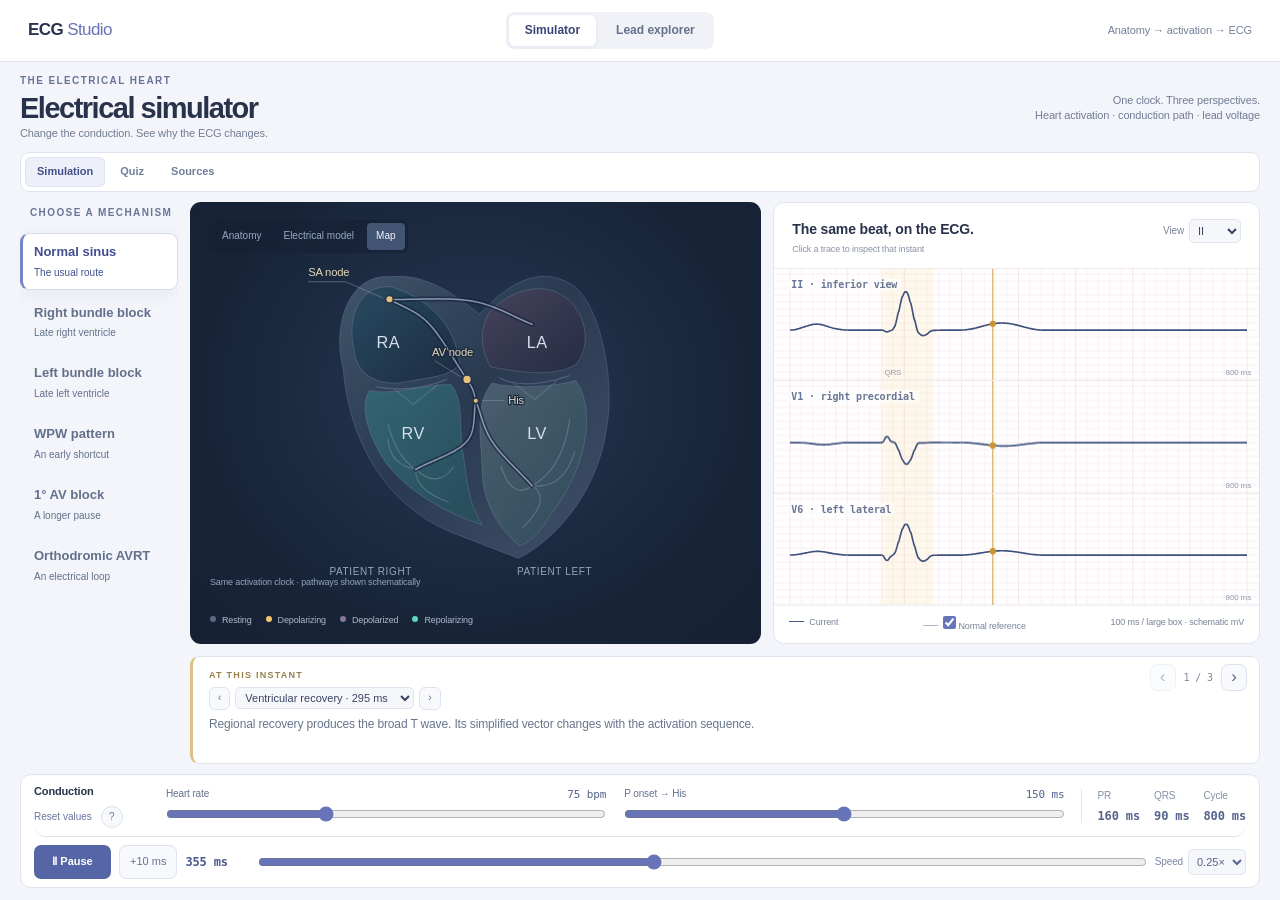
==== commit ed1c5709: "fix: default lead explorer to electrodes" ====
--- a/index.html
+++ b/index.html
@@ -478,8 +478,8 @@
   <!-- 3D Scene -->
   <div id="scene-pane">
     <div class="scene-heading"><span class="eyebrow">CARDIAC ANATOMY</span><h2>A different perspective.</h2><p>Explore the heart behind every lead.</p></div>
-    <div class="scene-toolbar"><div class="scene-mode" role="group" aria-label="Anatomy view"><button data-view="heart" aria-pressed="true">Heart</button><button data-view="electrodes" aria-pressed="false">Electrodes</button></div></div>
-    <div class="scene-footer"><div><span class="live-dot"></span><span id="scene-caption">Anatomical heart · textured model</span><small>Drag to orbit · scroll to zoom</small></div><div class="scene-actions"><button id="btn-rotate" aria-pressed="false" title="Toggle automatic rotation">Orbit</button><button id="btn-reset-view" title="Reset camera position">Reset view</button></div></div>
+    <div class="scene-toolbar"><div class="scene-mode" role="group" aria-label="Anatomy view"><button data-view="heart" aria-pressed="false">Heart</button><button data-view="electrodes" aria-pressed="true">Electrodes</button></div></div>
+    <div class="scene-footer"><div><span class="live-dot"></span><span id="scene-caption">Heart in chest · reference proportions</span><small>Drag to orbit · scroll to zoom</small></div><div class="scene-actions"><button id="btn-rotate" aria-pressed="false" title="Toggle automatic rotation">Orbit</button><button id="btn-reset-view" title="Reset camera position">Reset view</button></div></div>
     <div id="body-status" role="status" aria-live="polite" hidden>Loading anatomical torso…</div>
     <div id="model-status" role="status" aria-live="polite">Loading anatomical model…</div>
     <a class="model-credit" href="https://sketchfab.com/3d-models/realistic-human-heart-3f8072336ce94d18b3d0d055a1ece089" target="_blank" rel="noopener noreferrer">Heart by neshallads · CC BY 4.0</a>
@@ -1082,7 +1082,7 @@
   if (popupLead) buildLeadArrows(popupLead);
 }
 
-let anatomyView='heart';
+let anatomyView='electrodes';
 const reducedMotion=window.matchMedia('(prefers-reduced-motion: reduce)');
 function resetCamera() {
   controls.target.set(0,anatomyView==='heart'?.16:-.04,0);
@@ -2994,7 +2994,7 @@
 }, 100);
 updateInfoPane();
 applyScenario('normal');
-setAnatomyView('heart');
+setAnatomyView(anatomyView);
 loadBody();
 
 // Kick off animation
--- a/simulator.css
+++ b/simulator.css
@@ -205,10 +205,10 @@
   height: 100%;
   min-height: 0;
   grid-template-columns: 158px minmax(0, 1.08fr) minmax(300px, .92fr);
-  grid-template-rows: minmax(0, 1fr);
+  grid-template-rows: minmax(0, 1fr) auto;
   gap: 12px;
 }
-.sim-scenarios { grid-row: auto; min-height: 0; overflow: hidden; gap: 4px; }
+.sim-scenarios { grid-row: 1 / 3; min-height: 0; overflow: hidden; gap: 4px; }
 .sim-scenario-note { display: none; }
 .sim-scenario { padding-top: 9px; padding-bottom: 9px; }
 .sim-stage, .sim-traces { height: auto; min-height: 0; }
@@ -234,12 +234,42 @@
 .sim-page-pager button { border: 1px solid #dce2f0; border-radius: 7px; padding: 8px 12px; background: #f8f9fc; color: #56648d; font-size: 11px; }
 .sim-page-pager button:disabled { opacity: .45; cursor: default !important; }
 .sim-page-pager output { color: #7c879d; font: 11px ui-monospace, SFMono-Regular, monospace; }
-.sim-detail-page .sim-parameters { width: 100%; max-width: 760px; margin: auto; }
 .sim-detail-page .sim-source-links { gap: 8px 18px; }
+.sim-context { grid-column: 2 / -1; grid-row: 2; position: relative; height: 108px; min-width: 0; padding: 12px 16px; border: 1px solid var(--sim-line); border-left: 3px solid #dcc184; border-radius: 9px; background: #fff; }
+.sim-context .sim-phase-copy, .sim-context .sim-mechanism-card { min-height: 0; padding: 0; border: 0; background: transparent; }
+.sim-context .sim-kicker { color: #97804c; font-size: 9px; padding-right: 104px; }
+.sim-context h2 { color: #34405f; font-size: 14px; line-height: 1.25; font-weight: 650; margin: 5px 0; }
+.sim-context p { color: #69758d; font-size: 12px; line-height: 1.5; max-width: 110ch; }
+.sim-context .sim-page-pager { position: absolute; top: 7px; right: 12px; gap: 8px; margin: 0; padding: 0; }
+.sim-context .sim-page-pager button { min-width: 26px; min-height: 26px; padding: 0; font-size: 17px; }
+.sim-context .sim-page-pager output { font-size: 10px; }
+.sim-context:focus-visible { outline: 3px solid #8c96d8; outline-offset: -3px; }
 #simulator > .sim-content { height: 100%; }
 .sim-page[data-sim-page="simulation"] > .sim-stage,
 .sim-page[data-sim-page="simulation"] > .sim-traces { height: 100%; }
-#simulator .sim-parameters[data-sim-page="controls"] { height: 100%; max-width: 760px; margin: 0 auto; overflow: hidden; padding: 24px; }
+#simulator:not([data-page="simulation"]) .sim-parameters { display: none; }
+/* Adjust conduction while keeping the changing heart and ECG in view. */
+.sim-player .sim-parameters { position: relative; display: grid; grid-template-columns: 116px minmax(0,1fr) auto; align-items: center; gap: 16px; padding: 0 0 8px; margin-bottom: 8px; border: 0; border-bottom: 1px solid var(--sim-line); border-radius: 0; background: transparent; }
+.sim-player .sim-param-title { display: flex; flex-wrap: wrap; justify-content: flex-start; gap: 6px 9px; margin: 0; }
+.sim-player .sim-param-title h3 { flex-basis: 100%; font-size: 11px; }
+.sim-player .sim-param-title button { padding: 2px 0; }
+#sim-param-help { width: 22px; height: 22px; border: 1px solid #dce2f0; border-radius: 50%; background: #f8f9fc; }
+#sim-parameter-select { display: none; }
+.sim-parameter-fields { display: flex; gap: 18px; min-width: 0; }
+.sim-player .sim-parameter { flex: 1; min-width: 0; display: grid; grid-template-columns: minmax(0,1fr) auto; gap: 2px 6px; margin: 0; }
+.sim-player .sim-parameter[hidden] { display: none; }
+.sim-player .sim-parameter label { grid-column: 1; grid-row: 1; }
+.sim-player .sim-parameter output { grid-column: 2; grid-row: 1; }
+.sim-player .sim-parameter input { grid-column: 1 / -1; grid-row: 2; min-width: 30px; height: 22px; margin: 0; }
+.sim-player .sim-measures { margin: 0; padding: 0 0 0 16px; border: 0; border-left: 1px solid var(--sim-line); gap: 14px; }
+.sim-player .sim-measures strong { display: block; margin: 5px 0 0; font-size: 12px; }
+.sim-player .sim-param-hint { display: none; position: absolute; z-index: 8; bottom: calc(100% + 8px); left: 0; max-width: min(440px,100%); padding: 12px 15px; margin: 0; background: #fff; border: 1px solid #dfe4ef; border-radius: 9px; box-shadow: 0 5px 20px #26355120; color: #5d6b84; font-size: 12px; }
+.sim-player .sim-parameters[data-help-open="true"] .sim-param-hint { display: block; }
+#simulator[data-mode="study"] .sim-phase-copy h2 { display: none; }
+.sim-context .sim-event-pager { margin: 5px 0; gap: 5px; }
+.sim-context .sim-event-pager > label { display: none; }
+.sim-context .sim-event-pager select { max-width: calc(100% - 62px); padding: 3px 5px; font-size: 11px; }
+.sim-context .sim-event-pager button { padding: 3px 8px; }
 #simulator:not([data-page="simulation"]) .sim-scenario-picker { display: flex; align-items: center; gap: 8px; }
 #simulator:not([data-page="simulation"]) .sim-intro-note { display: none; }
 .sim-scenario-picker { color: #7a8399; font-size: 10px; white-space: nowrap; }
@@ -247,6 +277,8 @@
 
 /* Quiz uses the same inspection workspace; answering is a separate page. */
 #simulator[data-mode="quiz"] .sim-layout { grid-template-columns: minmax(0,1.08fr) minmax(300px,.92fr); }
+#simulator[data-mode="quiz"] .sim-context { grid-column: 1 / -1; }
+#simulator[data-quiz-blind="true"] .sim-layout { grid-template-rows: minmax(0,1fr); }
 .sim-quiz-page { display: flex; align-items: center; justify-content: center; padding: 10px; }
 .sim-quiz-card { width: min(100%,650px); padding: 26px; border: 1px solid var(--sim-line); border-radius: 14px; background: #fff; }
 .sim-quiz-card h2, .sim-quiz-card legend { color: #303d5a; font-size: 23px; font-weight: 650; letter-spacing: -.5px; line-height: 1.25; margin: 10px 0 12px; }
@@ -292,6 +324,7 @@
 }
 @media (max-width: 1100px) {
   #simulator { padding-right: 14px; padding-left: 14px; }
+  .sim-context { height: 124px; }
   .sim-stage-head { left: 12px; right: 12px; }
   .sim-stage-head > span, .workspace-note { display: none; }
 }
@@ -299,6 +332,7 @@
   #simulator { padding: 10px 12px; }
   .sim-layout { grid-template-columns: minmax(0, 1.08fr) minmax(280px, .92fr); }
   .sim-scenarios { display: none; }
+  .sim-context { grid-column: 1 / -1; }
   .sim-scenario-picker { display: flex; align-items: center; gap: 7px; min-width: 0; }
   .sim-scenario-picker > span { color: #7a8399; font-size: 10px; white-space: nowrap; }
   .sim-scenario-picker select { max-width: min(46vw, 240px); min-width: 0; border: 1px solid #dfe3ed; border-radius: 6px; padding: 6px 8px; background: #fff; color: #3a4464; font-size: 11px; }
@@ -307,8 +341,24 @@
 @media (max-height: 650px) and (min-width: 621px) {
   .sim-scenarios { display: none; }
   .sim-layout { grid-template-columns: minmax(0,1fr) minmax(280px,.9fr); }
+  .sim-context { grid-column: 1 / -1; }
   .sim-scenario-picker { display: flex; align-items: center; gap: 8px; }
   .sim-intro-note, .sim-intro .sim-kicker, .sim-intro > div > p { display: none; }
+}
+@media (max-width: 850px) {
+  .sim-player .sim-parameters { grid-template-columns: 130px minmax(0,1fr) auto; gap: 3px 10px; padding-bottom: 5px; margin-bottom: 5px; }
+  #sim-parameter-select { display: block; grid-column: 1; grid-row: 1; width: 100%; min-width: 0; border: 1px solid #dfe3ed; border-radius: 5px; padding: 4px; background: #f6f7fb; color: #3a4464; font-size: 10px; }
+  .sim-player .sim-param-title { grid-column: 3; grid-row: 2; justify-content: flex-end; gap: 8px; }
+  .sim-player .sim-param-title h3 { display: none; }
+  .sim-parameter-fields { grid-column: 2 / -1; grid-row: 1; }
+  .sim-player .sim-parameter:not([data-active="true"]) { display: none; }
+  .sim-player .sim-parameter { grid-template-columns: minmax(0,1fr) 49px; gap: 5px; }
+  .sim-player .sim-parameter label { display: none; }
+  .sim-player .sim-parameter input { grid-column: 1; grid-row: 1; }
+  .sim-player .sim-measures { grid-column: 1 / 3; grid-row: 2; padding: 0; border: 0; gap: 10px; }
+  .sim-player .sim-measures div { font-size: 9px; }
+  .sim-player .sim-measures strong { display: inline; margin: 0 0 0 3px; font-size: 10px; }
+  #sim-param-help { width: 20px; height: 20px; }
 }
 @media (max-width: 620px) {
   #simulator[data-mode="quiz"] .sim-layout { grid-template-columns: minmax(0,1fr); }
@@ -342,7 +392,10 @@
   #simulator[data-page="simulation"] .sim-mobile-views { display: flex; flex: 1 1 100%; }
   .sim-mobile-views button { flex: 1 1 50%; min-height: 25px; padding: 4px 7px; font-size: 10px; }
   .sim-content { min-height: 0; }
-  .sim-layout { grid-template-columns: minmax(0, 1fr); grid-template-rows: minmax(0, 1fr); gap: 0; }
+  .sim-layout { grid-template-columns: minmax(0, 1fr); grid-template-rows: minmax(0, 1fr) auto; gap: 7px; }
+  .sim-context { height: 132px; padding: 10px 12px; }
+  .sim-context h2 { font-size: 13px; }
+  .sim-context p { font-size: 11px; line-height: 1.5; }
   .sim-stage, .sim-traces { height: 100%; }
   #simulator:not([data-observe="ecg"]) .sim-traces { display: none; }
   #simulator[data-observe="ecg"] .sim-stage { display: none; }
@@ -367,8 +420,22 @@
   .sim-event-pager button, .sim-event-pager select { padding: 4px 6px; font-size: 9px; }
   .sim-detail-page { gap: 9px; padding: 8px 1px; }
   .sim-phase-copy, .sim-mechanism-card, .sim-source-card { padding: 12px; }
-  .sim-detail-page .sim-parameters { padding: 12px; }
   .sim-detail-page h2 { font-size: 18px; }
   .sim-detail-page p { font-size: 13px; line-height: 1.55; }
   .sim-scenario-picker > span { display: none; }
 }
+@media (max-width: 620px) and (max-height: 650px) {
+  #simulator[data-mode="study"][data-page="simulation"] .sim-tabs { flex-wrap: nowrap; }
+  #simulator[data-mode="study"] .sim-page-tabs { flex: 3 1 0; }
+  #simulator[data-mode="study"][data-page="simulation"] .sim-mobile-views { flex: 2 1 0; border-left: 1px solid var(--sim-line); padding-left: 3px; }
+  #simulator[data-mode="study"] .sim-mobile-views button { padding: 4px 3px; }
+}
+@media (max-width: 360px) {
+  .sim-player .sim-measures strong { display: block; margin: 2px 0 0; }
+  .sim-context { height: 148px; }
+  .sim-transport { gap: 4px; }
+  .sim-play { width: 56px; }
+  .sim-step { padding-right: 5px; padding-left: 5px; }
+  .sim-time { min-width: 40px; }
+  .sim-transport label { gap: 0; font-size: 0; }
+}
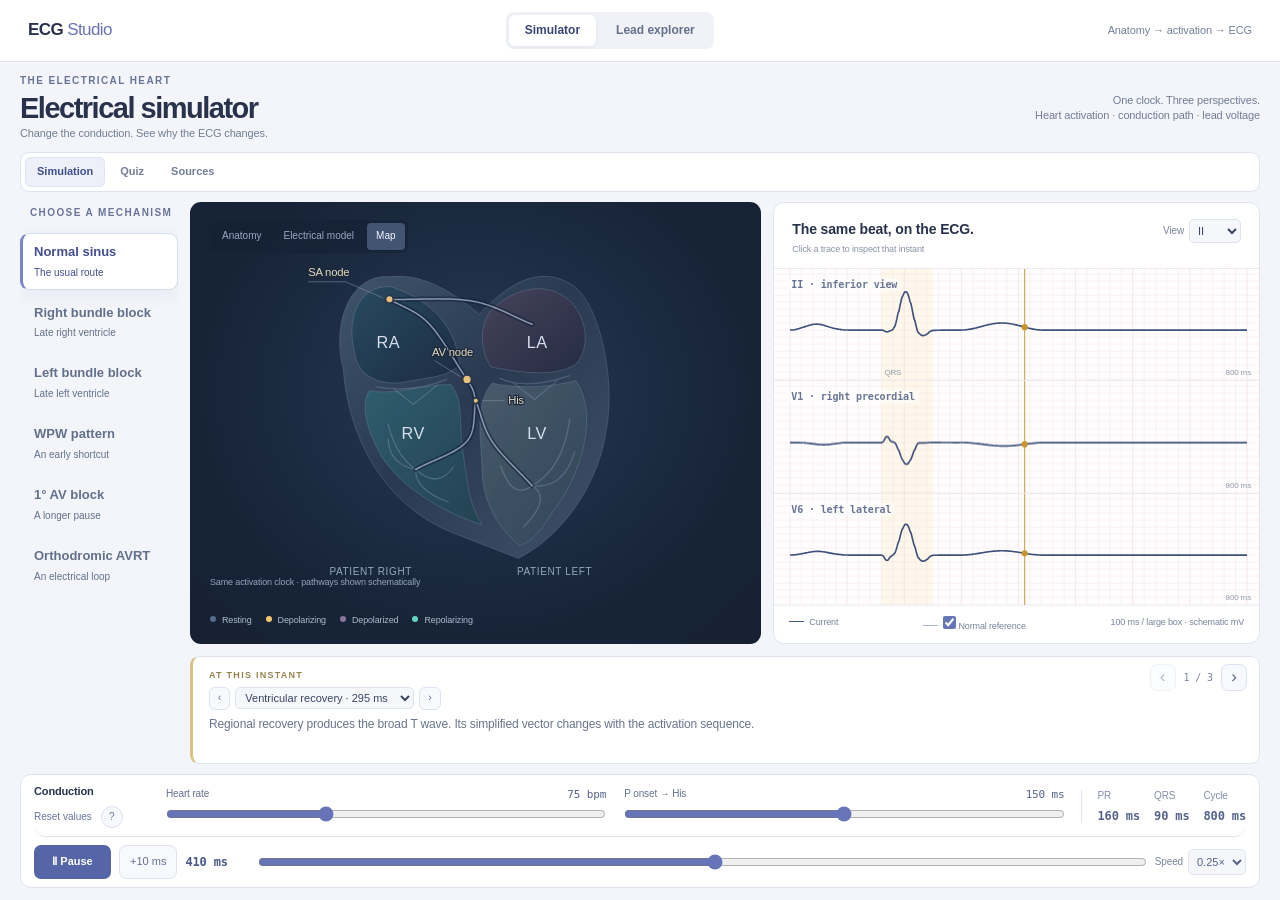
==== commit 7b1378fc: "fix: ground heart anatomy in registered atlas meshes" ====
--- a/index.html
+++ b/index.html
@@ -479,10 +479,10 @@
   <div id="scene-pane">
     <div class="scene-heading"><span class="eyebrow">CARDIAC ANATOMY</span><h2>A different perspective.</h2><p>Explore the heart behind every lead.</p></div>
     <div class="scene-toolbar"><div class="scene-mode" role="group" aria-label="Anatomy view"><button data-view="heart" aria-pressed="false">Heart</button><button data-view="electrodes" aria-pressed="true">Electrodes</button></div></div>
-    <div class="scene-footer"><div><span class="live-dot"></span><span id="scene-caption">Heart in chest · reference proportions</span><small>Drag to orbit · scroll to zoom</small></div><div class="scene-actions"><button id="btn-rotate" aria-pressed="false" title="Toggle automatic rotation">Orbit</button><button id="btn-reset-view" title="Reset camera position">Reset view</button></div></div>
+    <div class="scene-footer"><div><span class="live-dot"></span><span id="scene-caption">Heart in chest · atlas alignment</span><small>Drag to orbit · scroll to zoom</small></div><div class="scene-actions"><button id="btn-rotate" aria-pressed="false" title="Toggle automatic rotation">Orbit</button><button id="btn-reset-view" title="Reset camera position">Reset view</button></div></div>
     <div id="body-status" role="status" aria-live="polite" hidden>Loading anatomical torso…</div>
     <div id="model-status" role="status" aria-live="polite">Loading anatomical model…</div>
-    <a class="model-credit" href="https://sketchfab.com/3d-models/realistic-human-heart-3f8072336ce94d18b3d0d055a1ece089" target="_blank" rel="noopener noreferrer">Heart by neshallads · CC BY 4.0</a>
+    <a class="model-credit" href="https://humanatlas.io/3d-reference-library" target="_blank" rel="noopener noreferrer">Heart: Human Reference Atlas · CC BY 4.0</a>
     <a id="body-credit" class="model-credit body-credit" href="https://hubmapconsortium.github.io/ccf/pages/ccf-3d-reference-library.html" target="_blank" rel="noopener noreferrer" hidden>Body: Human Reference Atlas · CC BY 4.0</a>
     <div id="label-container"></div>
     <div id="infarct-tag">INFARCT</div>
@@ -557,6 +557,7 @@
 <script src="lib/OrbitControls.js"></script>
 <script src="lib/GLTFLoader.js"></script>
 <script src="lib/RoomEnvironment.js"></script>
+<script src="heart-anatomy.js"></script>
 <script>
 'use strict';
 
@@ -605,15 +606,15 @@
   'V6':  { type:'precordial', elec:'V6', neg:['RA','LA','LL'] },
 };
 
-// Illustrative surface regions in normalized mesh coordinates. Each anchor was
-// raycast onto the imported surface; these are not clinical segmentations.
+// Representative teaching regions in original HRA meters. Coronary territories vary;
+// these are local highlights, not a patient-specific perfusion segmentation.
 const TERRITORY = {
-  inferior:  { center:[ .10,-.43, .25], r:.10, motion:'hypokinetic' },
-  anterior:  { center:[ .12,-.12, .32], r:.10, motion:'akinetic' },
-  septal:    { center:[-.07,-.05, .35], r:.08, motion:'akinetic' },
-  lateral:   { center:[ .32,-.20, .17], r:.09, motion:'hypokinetic' },
-  posterior: { center:[ .06,-.12,-.34], r:.09, motion:'hypokinetic' },
-  rv:        { center:[-.22,-.16, .31], r:.10, motion:'dyskinetic' },
+  inferior:  { source:[.046,.432,.032], chamber:'LV', r:.024, motion:'hypokinetic' },
+  anterior:  { source:[.057,.468,.070], chamber:'LV', r:.024, motion:'akinetic' },
+  septal:    { source:[.033,.458,.053], chamber:'septum', r:.025, motion:'akinetic' },
+  lateral:   { source:[.073,.463,.032], chamber:'LV', r:.025, motion:'hypokinetic' },
+  posterior: { source:[.040,.473,.004], chamber:'LV', r:.025, motion:'hypokinetic' },
+  rv:        { source:[.006,.466,.074], chamber:'RV', r:.025, motion:'dyskinetic' },
 };
 
 // Scenario definitions
@@ -646,7 +647,7 @@
     miss12: '12-lead reveals extensive anterior ST elevation across V1–V5, confirming proximal LAD occlusion.',
   },
   septal: {
-    title: 'Septal MI (LAD Diagonal)',
+    title: 'Septal MI (LAD septal branches)',
     body: 'ST elevation in V1–V2 with loss of septal Q waves in I and aVL indicates septal branch occlusion.',
     st: { I:0.3,II:0,III:0,aVR:0,aVL:0.5,aVF:0,V1:1.8,V2:2.0,V3:1.2,V4:0.4,V5:0,V6:0 },
     abnormal: ['V1','V2','V3'],
@@ -903,6 +904,11 @@
 pmremGen.dispose();
 const camera = new THREE.PerspectiveCamera(36, 1, 0.01, 100);
 const controls = new THREE.OrbitControls(camera, renderer.domElement);
+controls.addEventListener('change', () => {
+  const caption = document.getElementById('scene-caption');
+  const text = HeartAnatomy.orientation(camera, controls.target);
+  if (caption.textContent !== text) caption.textContent = text;
+});
 controls.enableDamping = true;
 controls.dampingFactor = 0.085;
 controls.zoomSpeed = 0.45;
@@ -922,7 +928,7 @@
 scene.add(rimLight);
 scene.add(new THREE.HemisphereLight(0xc4d6fa, 0x352333, 0.45));
 
-// CC BY 4.0 textured anatomical mesh; see assets/ATTRIBUTION.md.
+// Segmented CC BY 4.0 HRA heart and vessels in the torso's coordinate frame.
 const heartPivot = new THREE.Group();
 heartPivot.position.set(0, .07, 0);
 scene.add(heartPivot);
@@ -932,53 +938,43 @@
   territoryRadius: {value: .22},
   territoryStrength: {value: 0},
   territoryMotion: {value: 1},
+  territoryChamber: {value: 0},
 };
 let heartLoading = false;
+let heartAnatomy = null;
 function loadHeart() {
   if (heartLoading) return;
   heartLoading = true;
   const status = document.getElementById('model-status');
   status.hidden = false;
   status.innerHTML = '<span class="model-spinner" aria-hidden="true"></span><span>Loading anatomical model…</span>';
-  new THREE.GLTFLoader().load('assets/heart.glb', gltf => {
-    gltf.scene.updateMatrixWorld(true);
-    const bounds = new THREE.Box3().setFromObject(gltf.scene);
-    const center = bounds.getCenter(new THREE.Vector3());
-    const size = bounds.getSize(new THREE.Vector3());
-    const scale = 1.32 / Math.max(size.x, size.y, size.z);
-    const anisotropy = Math.min(8, renderer.capabilities.getMaxAnisotropy());
-    gltf.scene.traverse(node => {
-      if (!node.isMesh) return;
-      const geometry = node.geometry.clone();
-      geometry.applyMatrix4(node.matrixWorld);
-      geometry.translate(-center.x, -center.y, -center.z);
-      geometry.scale(scale, scale, scale);
-      const source = node.material;
-      const material = new THREE.MeshPhysicalMaterial({
-        map: source.map, normalMap: source.normalMap,
-        normalScale: new THREE.Vector2(.8, .8),
-        roughnessMap: source.roughnessMap, roughness: .88,
-        metalness: 0, envMapIntensity: .52,
-        clearcoat: .12, clearcoatRoughness: .34,
-        side: THREE.DoubleSide,
-      });
-      [material.map, material.normalMap, material.roughnessMap].forEach(tex => {
-        if (tex) { tex.anisotropy = anisotropy; tex.needsUpdate = true; }
-      });
-      // Small, continuous deformation preserves the sculpt and attached vessels.
+  new THREE.GLTFLoader().load('assets/heart.glb?v=hra-v1', gltf => {
+    heartAnatomy = HeartAnatomy.prepare(THREE, gltf.scene, 1.32);
+    heartAnatomy.entries.forEach(entry => {
+      const {geometry, name, chamber} = entry;
+      const material = HeartAnatomy.material(THREE, name);
+      // Continuous lower-heart deformation keeps attached vessels aligned.
+      // Motion is illustrative; source geometry is preserved at rest.
       // Territory emphasis is illustrative, not a segmented patient-specific model.
       material.onBeforeCompile = shader => {
         Object.assign(shader.uniforms, heartUniforms);
+        shader.uniforms.chamberCode = {value: HeartAnatomy.codes[chamber] || 0};
+        shader.uniforms.sourceCenter = {value: heartAnatomy.center};
+        shader.uniforms.sourceScale = {value: heartAnatomy.scale};
         const shared = `uniform float heartBeat;
           uniform vec3 territoryCenter; uniform float territoryRadius;
           uniform float territoryStrength; uniform float territoryMotion;
+          uniform float territoryChamber; uniform float chamberCode;
+          uniform vec3 sourceCenter; uniform float sourceScale;
           varying vec3 vAnatomyPosition;`;
         shader.vertexShader = shared + '\n' + shader.vertexShader;
         shader.vertexShader = shader.vertexShader.replace('#include <begin_vertex>', `
           #include <begin_vertex>
           vAnatomyPosition = position;
-          float ventricularWeight = 1.0 - smoothstep(-0.12, 0.24, position.y);
-          float affectedWeight = 1.0 - smoothstep(territoryRadius * 0.35, territoryRadius, distance(position, territoryCenter));
+          float sourceY = position.y / sourceScale + sourceCenter.y;
+          float ventricularWeight = 1.0 - smoothstep(0.44, 0.48, sourceY);
+          float eligible = 1.0 - step(0.1, abs(chamberCode - territoryChamber));
+          float affectedWeight = (1.0 - smoothstep(territoryRadius * 0.35, territoryRadius, distance(position, territoryCenter))) * eligible;
           float localMotion = mix(1.0, territoryMotion, affectedWeight * territoryStrength);
           float contraction = 0.025 * heartBeat * ventricularWeight * localMotion;
           transformed.xz *= 1.0 - contraction;
@@ -987,14 +983,19 @@
         shader.fragmentShader = shared + '\n' + shader.fragmentShader;
         shader.fragmentShader = shader.fragmentShader.replace('#include <emissivemap_fragment>', `
           #include <emissivemap_fragment>
-          float territoryWeight = 1.0 - smoothstep(territoryRadius * 0.35, territoryRadius, distance(vAnatomyPosition, territoryCenter));
+          float eligible = 1.0 - step(0.1, abs(chamberCode - territoryChamber));
+          float territoryWeight = (1.0 - smoothstep(territoryRadius * 0.35, territoryRadius, distance(vAnatomyPosition, territoryCenter))) * eligible;
           totalEmissiveRadiance += vec3(0.38, 0.065, 0.012) * territoryWeight * territoryStrength;
         `);
       };
       const mesh = new THREE.Mesh(geometry, material);
-      mesh.name = 'Textured anatomical heart';
+      mesh.name = name;
+      mesh.userData.chamber = chamber;
       heartPivot.add(mesh);
     });
+    setAnatomyView(anatomyView);
+    buildInfarct(currentScenario);
+    if (popupLead) buildLeadArrows(popupLead);
     heartLoading = false;
     status.hidden = true;
     scenePaneEl.dataset.modelState = 'ready';
@@ -1093,16 +1094,17 @@
 }
 function setAnatomyView(view) {
  anatomyView=view;torsoGroup.visible=view==='electrodes';
- // Match the HRA reference heart width (0.12435 m) without stretching the approved heart.
- heartPivot.scale.setScalar(view==='electrodes' ? .557 : 1);
- heartPivot.position.set(view==='electrodes' ? .075 : 0, view==='electrodes' ? .27 : .07, view==='electrodes' ? .15 : 0);
+ // Same metric transform as torso: no independent orientation or placement adjustments.
+ heartPivot.scale.setScalar(view==='electrodes' && heartAnatomy ? heartAnatomy.bodyScale : 1);
+ if(view==='electrodes' && heartAnatomy) heartPivot.position.copy(heartAnatomy.bodyPosition);
+ else heartPivot.position.set(0,.07,0);
  updateBodyStatus();
  document.getElementById('body-credit').hidden = view !== 'electrodes';
  document.getElementById('label-container').style.visibility=view==='electrodes'?'visible':'hidden';
  Object.values(elecMeshes).forEach(m=>{m.visible=view==='electrodes'&&(leadMode==='12'||!m.userData.precordial);});
  arrowGroup.visible=view==='electrodes';
  document.querySelectorAll('[data-view]').forEach(b=>b.setAttribute('aria-pressed',String(b.dataset.view===view)));
- document.getElementById('scene-caption').textContent=view==='heart'?'Anatomical heart · textured model':'Heart in chest · reference proportions';
+ document.getElementById('scene-caption').textContent=view==='heart'?'Heart · Human Reference Atlas':'Heart in chest · atlas alignment';
  resetCamera();
 }
 document.querySelectorAll('[data-view]').forEach(b=>b.addEventListener('click',()=>setAnatomyView(b.dataset.view)));
@@ -1281,15 +1283,18 @@
   if (appMode === 'quiz' && !quizRevealed) return;
 
   const terr = TERRITORY[scenario];
-  if (!terr) return;
+  if (!terr || !heartAnatomy) return;
   activeTerritory = terr;
 
-  heartUniforms.territoryCenter.value.set(...terr.center);
-  heartUniforms.territoryRadius.value = terr.r * 2.1;
+  const center = heartAnatomy.toLocal(terr.source);
+  heartUniforms.territoryCenter.value.copy(center);
+  heartUniforms.territoryRadius.value = terr.r * heartAnatomy.scale;
+  heartUniforms.territoryChamber.value = HeartAnatomy.codes[terr.chamber];
   heartUniforms.territoryStrength.value = 1;
   heartUniforms.territoryMotion.value = {akinetic: 0, hypokinetic: .4, dyskinetic: -.8}[terr.motion] ?? 1;
   infarctMarker = new THREE.Object3D();
-  infarctMarker.position.set(...terr.center);
+  infarctMarker.position.copy(center);
+  infarctTag.textContent = scenario === 'septal' ? 'SEPTUM · INTERNAL' : 'ILLUSTRATIVE REGION';
   heartPivot.add(infarctMarker);
 }
 
@@ -1343,7 +1348,7 @@
 
   // Heart center in WORLD coords (heartPivot.position is its world pos after normalization)
   const heartCenter = new THREE.Vector3();
-  heartPivot.getWorldPosition(heartCenter);
+  heartCenter.copy(heartAnatomy ? heartPivot.localToWorld(heartAnatomy.electricalCenter.clone()) : heartPivot.getWorldPosition(new THREE.Vector3()));
 
   if (comp.type === 'bipolar' || comp.type === 'augmented') {
     // Lead axis derived from ACTUAL electrode positions so the arrow visually aligns
@@ -1452,7 +1457,7 @@
     const posP = getElecPos(comp.elec);
     highlight(comp.elec, 0x4ad7ff);
     comp.neg.forEach(n => highlight(n, 0xff5c7a));
-    const heartCenter = heartPivot.getWorldPosition(new THREE.Vector3());
+    const heartCenter = heartAnatomy ? heartPivot.localToWorld(heartAnatomy.electricalCenter.clone()) : heartPivot.getWorldPosition(new THREE.Vector3());
     const dir = heartCenter.clone().sub(posP).normalize();
     const len = posP.distanceTo(heartCenter);
     const arrow = new THREE.ArrowHelper(dir, posP, len, 0x4ad7ff, 0.10, 0.06);
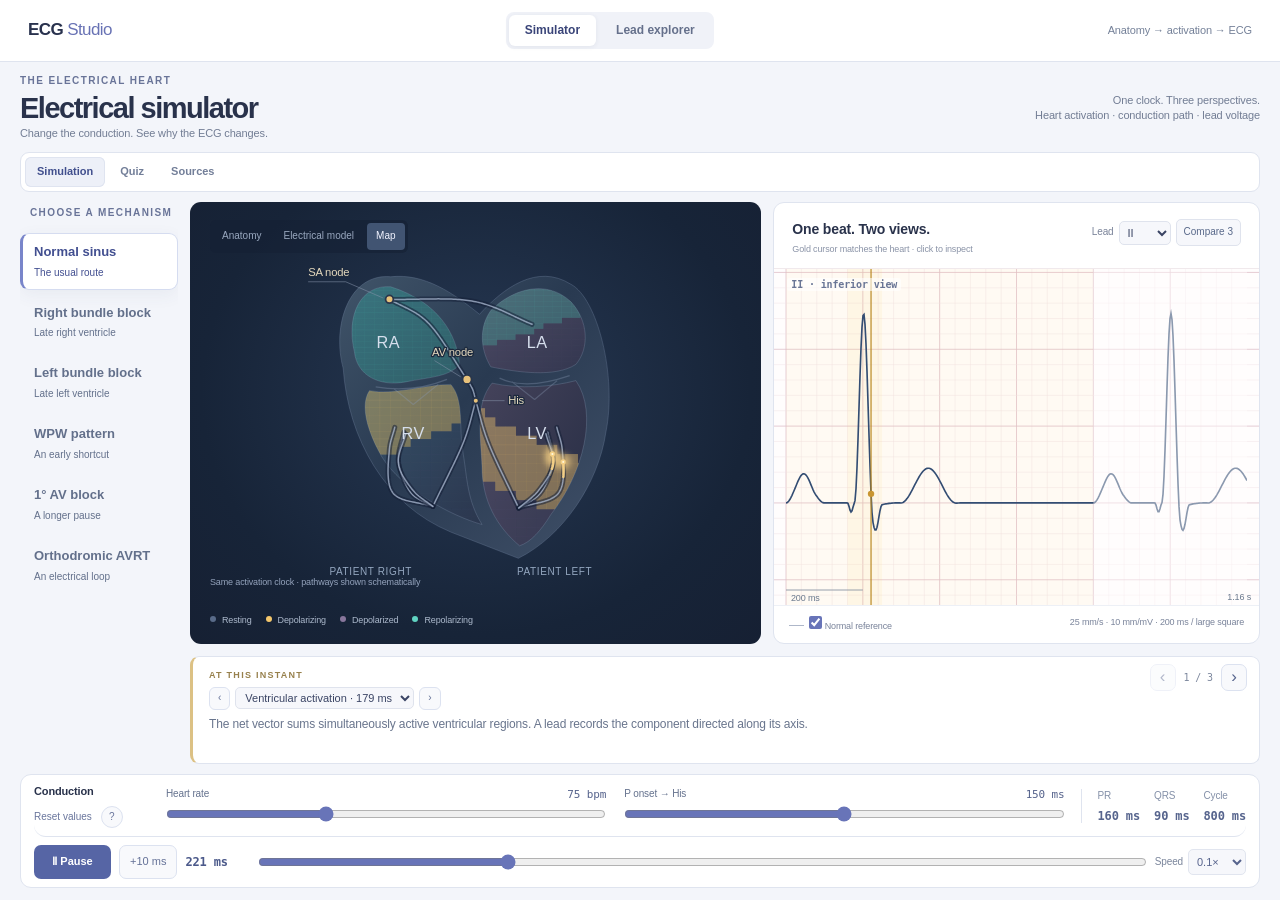
==== commit 6aaa8c9b: "Fix ECG calibration and synchronized conduction teaching" ====
--- a/index.html
+++ b/index.html
@@ -3006,6 +3006,8 @@
 animate();
 </script>
 <script src="simulation-model.js"></script>
+<script src="conduction-anatomy.js"></script>
+<script src="ecg-paper.js"></script>
 <script src="simulator-quiz.js"></script>
 <script src="simulator.js"></script>
 </body>
--- a/simulator.css
+++ b/simulator.css
@@ -35,6 +35,10 @@
 #sim-viewport canvas { width: 100%; height: 100%; display: block; touch-action: none; }
 .sim-stage-head { position: absolute; z-index: 2; top: 18px; left: 20px; right: 20px; display: flex; justify-content: space-between; align-items: center; gap: 8px; pointer-events: none; }
 .sim-stage-head > div { display: flex; gap: 4px; pointer-events: auto; background: #14203599; padding: 3px; border-radius: 6px; }
+.sim-stage-head .sim-anatomy-tools { gap: 9px; background: transparent; }
+.sim-anatomy-tools label { display: flex; align-items: center; gap: 3px; color: #c1cddd; font-size: 9px; white-space: nowrap; }
+.sim-anatomy-tools input { width: 12px; height: 12px; margin: 0; }
+.sim-stage:not([data-view="anatomy"]) .sim-anatomy-tools { display: none; }
 .sim-stage-head button { color: #99a8bf; font-size: 10px; border: 0; background: transparent; padding: 6px 9px; border-radius: 4px; }
 .sim-stage-head button[aria-pressed="true"] { color: #f1f3ff; background: #415472; }
 .sim-stage-head > span { font-size: 9px; color: #a0acc0; letter-spacing: .1em; text-transform: uppercase; }
@@ -43,9 +47,13 @@
 .sim-stage:not([data-view="anatomy"]) .sim-overlay-toggle,
 .sim-stage:not([data-view="anatomy"]) .sim-heart-credit,
 .sim-stage:not([data-view="anatomy"]) #sim-anatomy-status { display: none; }
-.sim-stage[data-view="anatomy"] #sim-labels { display: none; }
+.sim-stage[data-view="anatomy"] #sim-labels > :not(.anatomy-node) { display: none; }
+.sim-stage:not([data-view="anatomy"]) #sim-labels > .anatomy-node { display: none; }
+.sim-pin.anatomy-node { color: #e9d9b1; font-size: 9px; background: #19283ccf; padding: 3px 5px; border-radius: 4px; }
 .sim-heart-credit { position: absolute; bottom: 76px; right: 18px; z-index: 2; color: #9da8ba; font-size: 8px; text-decoration: none; }
 .sim-heart-credit:hover { color: #fff; text-decoration: underline; }
+.sim-network-note { position: absolute; bottom: 76px; left: 20px; color: #abb8cc; font-size: 8px; pointer-events: none; }
+.sim-stage:not([data-view="anatomy"]) .sim-network-note, .sim-stage[data-see-inside="false"] .sim-network-note { display: none; }
 #sim-anatomy-status { position: absolute; z-index: 3; inset: 45% 15% auto; text-align: center; color: #d7dfed; font-size: 12px; }
 #sim-anatomy-status[hidden] { display: none; }
 #sim-anatomy-status button { background: #35425c; color: #fff; border: 1px solid #687991; border-radius: 5px; padding: 6px 10px; margin-left: 8px; }
@@ -101,6 +109,11 @@
 .sim-trace-head p { color: #8a93a7; font-size: 9px; }
 .sim-trace-head label { font-size: 10px; color: #7a8399; display: flex; gap: 5px; align-items: center; }
 .sim-trace-head select { border: 1px solid #dfe3ed; background: #f6f7fb; color: #3a4464; border-radius: 5px; padding: 4px; font-size: 11px; }
+.sim-trace-options { display: flex; flex-wrap: wrap; justify-content: flex-end; align-items: center; gap: 5px; }
+#sim-trace-layout { padding: 5px 7px; border: 1px solid #dfe3ed; border-radius: 5px; background: #f6f7fb; color: #59698a; font-size: 10px; white-space: nowrap; }
+.sim-traces[data-traces="single"] .sim-strip:has(#sim-ecg-1),
+.sim-traces[data-traces="single"] .sim-strip:has(#sim-ecg-2) { display: none; }
+.sim-paper-scale { text-align: right; line-height: 1.4; }
 .sim-strip { position: relative; min-height: 0; flex: 1; border-top: 1px solid #f0e9ec; }
 .sim-strip canvas { position: absolute; inset: 0; display: block; height: 100%; width: 100%; cursor: crosshair; touch-action: pan-y; }
 .sim-strip-name { position: absolute; top: 9px; left: 13px; font: 600 10px ui-monospace,SFMono-Regular,monospace; color: #697595; pointer-events: none; background: #fff9; padding: 1px 4px; border-radius: 3px; }
@@ -397,7 +410,7 @@
   .sim-context h2 { font-size: 13px; }
   .sim-context p { font-size: 11px; line-height: 1.5; }
   .sim-stage, .sim-traces { height: 100%; }
-  #simulator:not([data-observe="ecg"]) .sim-traces { display: none; }
+  #simulator[data-observe="heart"] .sim-traces { display: none; }
   #simulator[data-observe="ecg"] .sim-stage { display: none; }
   .sim-stage-head { top: 9px; left: 10px; right: 10px; }
   .sim-stage-head > span { display: none; }
@@ -439,3 +452,62 @@
   .sim-time { min-width: 40px; }
   .sim-transport label { gap: 0; font-size: 0; }
 }
+
+/* Compact shared view keeps the changing heart and selected lead together. */
+@media (max-width: 620px) {
+  .workspace-nav { padding-top: 3px; padding-bottom: 3px; }
+  #simulator[data-observe="together"] .sim-layout { grid-template-rows: minmax(110px,1.2fr) minmax(115px,1fr) 70px; }
+  #simulator[data-observe="together"] .sim-context { grid-row: 3; height: 70px; padding: 5px 10px; }
+  #simulator[data-observe="together"] .sim-context .sim-kicker { display: none; }
+  #simulator[data-observe="together"] .sim-context .sim-event-pager { width: calc(100% - 87px); margin: 0 0 4px; }
+  #simulator[data-observe="together"] .sim-context .sim-event-pager select { max-width: calc(100% - 45px); }
+  #simulator[data-observe="together"] .sim-context .sim-event-pager button { padding: 2px 4px; }
+  #simulator[data-observe="together"] .sim-context .sim-page-pager { top: 4px; right: 8px; gap: 5px; }
+  #simulator[data-observe="together"] .sim-context .sim-page-pager button { min-width: 20px; min-height: 21px; }
+  #simulator[data-observe="together"] .sim-context h2 { max-width: calc(100% - 80px); font-size: 11px; margin: 1px 0 4px; }
+  #simulator[data-observe="together"] .sim-context p { font-size: 10px; line-height: 1.35; }
+  #simulator[data-observe="together"] .sim-traces { grid-row: 2; display: flex; }
+  #simulator[data-observe="together"] .sim-trace-head { padding: 4px 9px; align-items: center; }
+  #simulator[data-observe="together"] .sim-trace-head h2 { font-size: 11px; margin: 0; }
+  #simulator[data-observe="together"] .sim-trace-head p, #simulator[data-observe="together"] #sim-trace-layout { display: none; }
+  #simulator[data-observe="together"] .sim-trace-foot { padding: 3px 9px; align-items: center; font-size: 8px; }
+  #simulator[data-observe="together"] .sim-paper-scale br { display: none; }
+  #simulator[data-observe="together"] .sim-paper-scale { font-size: 6px; white-space: nowrap; }
+  #simulator[data-observe="together"] .sim-strip:has(#sim-ecg-1),
+  #simulator[data-observe="together"] .sim-strip:has(#sim-ecg-2) { display: none; }
+  #simulator[data-observe="together"] .sim-stage-head { top: 5px; left: 7px; right: 7px; gap: 0; }
+  #simulator[data-observe="together"] .sim-stage-head button { font-size: 9px; padding: 4px 7px; }
+  #simulator[data-observe="together"] .sim-stage-head .sim-anatomy-tools { gap: 7px; margin-left: auto; padding: 2px; }
+  #simulator[data-observe="together"] .sim-anatomy-tools label { font-size: 8px; }
+  #simulator[data-observe="together"] .sim-stage-bottom { bottom: 5px; left: 7px; right: 7px; }
+  #simulator[data-observe="together"] .sim-stage-bottom button { font-size: 8px; padding: 4px 6px; }
+  #simulator[data-observe="together"] .sim-stage-hint { display: none; }
+  #simulator[data-observe="together"] .sim-heart-credit { bottom: 29px; font-size: 6px; }
+  #simulator[data-observe="together"] .sim-network-note { left: 7px; bottom: 29px; font-size: 6px; }
+  #simulator[data-observe="together"] .sim-pin.anatomy-node { display: none; }
+  #simulator[data-observe="together"] .sim-legend { font-size: 6px; gap: 4px; }
+  #simulator[data-observe="together"] .sim-legend span::before { margin-right: 3px; width: 4px; height: 4px; }
+  #simulator[data-observe="together"] #sim-map { top: 31px; height: calc(100% - 64px); }
+  #simulator[data-observe="together"][data-quiz-blind="true"] .sim-layout { grid-template-rows: minmax(0,1.2fr) minmax(0,1fr); }
+  #simulator[data-observe="together"] .sim-tabs { flex-wrap: nowrap !important; }
+  #simulator[data-observe="together"] .sim-page-tabs { flex: 1 1 50% !important; }
+  #simulator[data-observe="together"] .sim-mobile-views { flex: 1 1 50% !important; border-left: 1px solid var(--sim-line); }
+  #simulator[data-observe="together"] .sim-page-tabs button, #simulator[data-observe="together"] .sim-mobile-views button { font-size: 9px; padding: 4px; }
+  #simulator[data-observe="together"] .sim-player .sim-parameters { gap: 0 10px; padding-bottom: 2px; margin-bottom: 3px; }
+  #simulator[data-observe="together"] .sim-player .sim-parameter input { height: 18px; }
+  #simulator[data-observe="together"] .sim-player { padding-top: 4px; padding-bottom: 4px; }
+}
+@media (max-width: 620px) and (max-height: 650px) {
+  #simulator[data-observe="together"] .sim-layout { grid-template-rows: minmax(100px,1.2fr) minmax(103px,1fr) 65px; gap: 5px; }
+  #simulator[data-observe="together"] .sim-context { height: 65px; }
+  #simulator[data-observe="together"] .sim-context p { font-size: 9px; line-height: 1.3; }
+  #simulator[data-observe="together"] .sim-event-pager select { font-size: 9px; }
+}
+@media (max-width: 620px) and (max-height: 540px) {
+  #simulator { gap: 4px; padding-top: 4px; padding-bottom: 4px; }
+  #simulator[data-observe="together"] .sim-layout { grid-template-rows: minmax(80px,1fr) minmax(95px,1fr) 58px; gap: 4px; }
+  #simulator[data-observe="together"] .sim-context { height: 58px; }
+  #simulator[data-observe="together"] .sim-player .sim-measures strong { display: inline; margin: 0 0 0 3px; }
+  .sim-detail-page { gap: 6px; padding-top: 4px; padding-bottom: 4px; }
+  .sim-detail-page p { font-size: 11px; line-height: 1.4; }
+}
